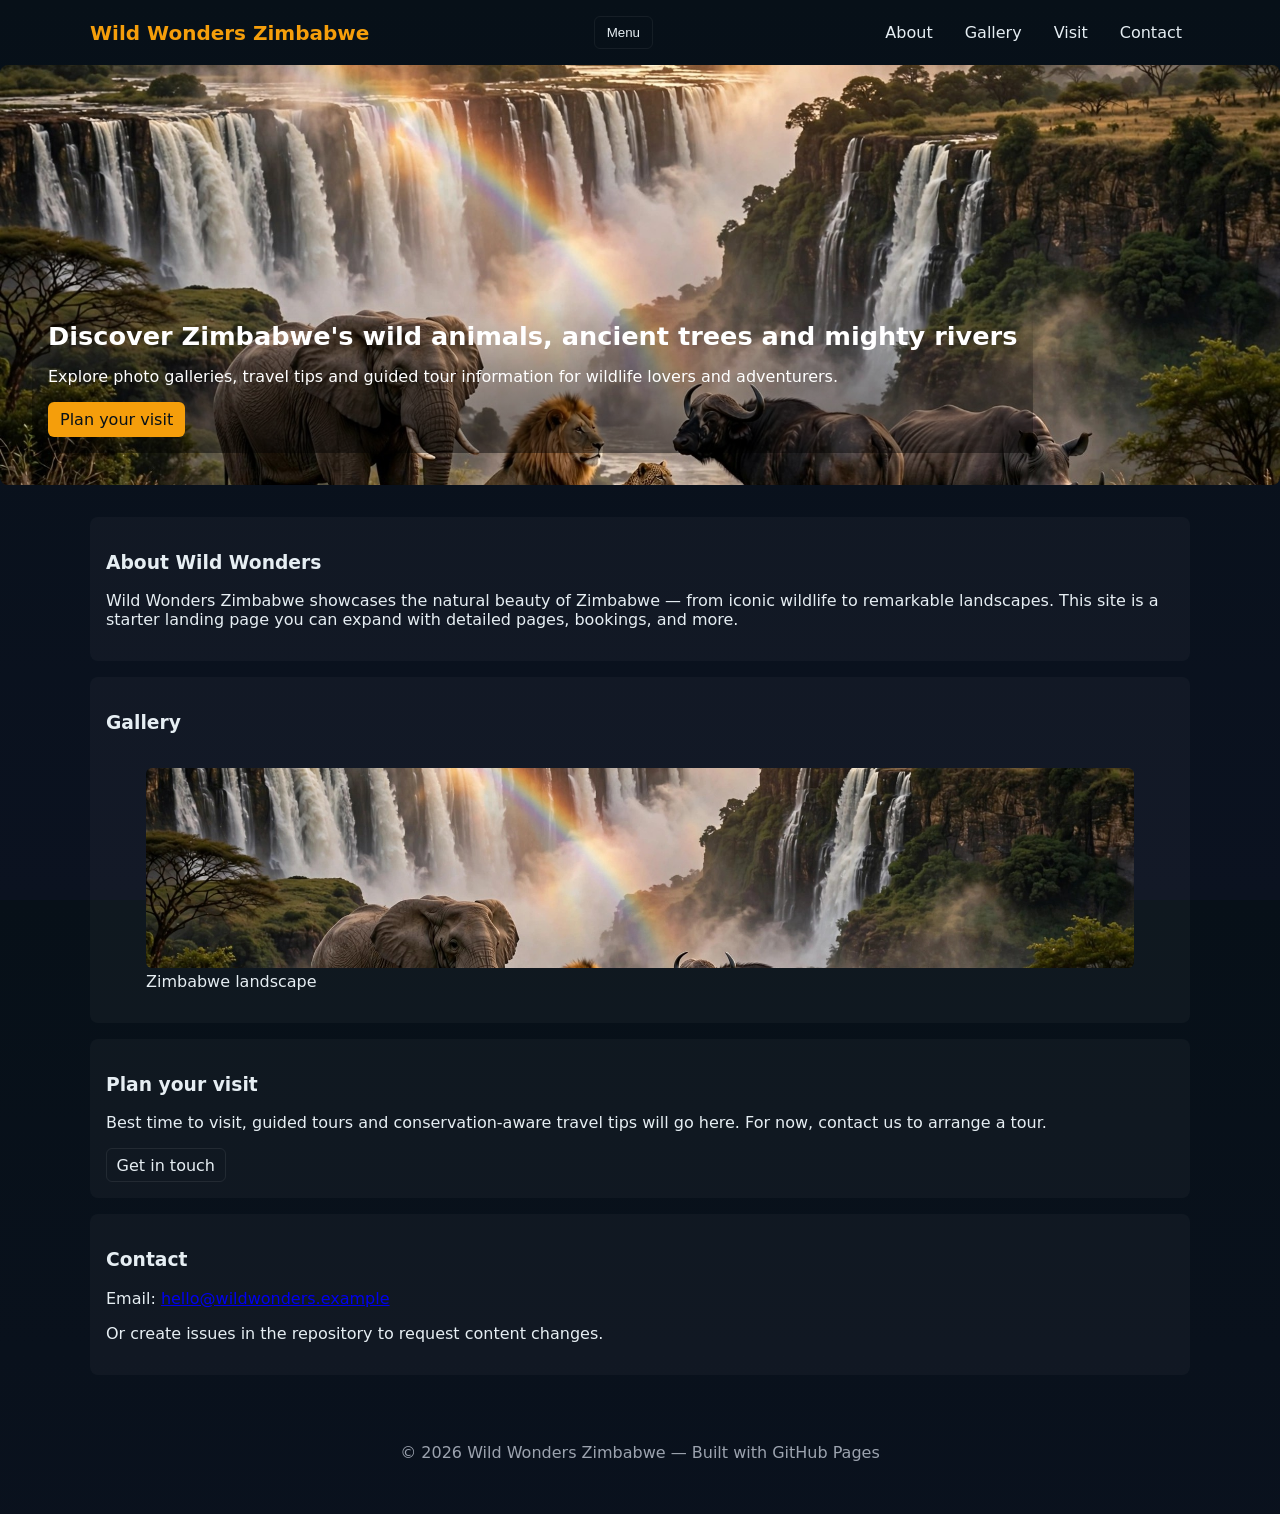
==== index.html @ 3f511810 "Add basic site (index, styles, 404, robots, README)" ====
<!doctype html>
<html lang="en">
<head>
  <meta charset="utf-8" />
  <meta name="viewport" content="width=device-width,initial-scale=1" />
  <title>Wild Wonders — Zimbabwe</title>
  <meta name="description" content="Discover Zimbabwe's wild animals, ancient trees, mighty rivers and dams. Guided tours, photos and travel information." />
  <link rel="canonical" href="https://emmanuelratoxie.github.io/wildwonders-zimbabwe/" />

  <!-- Open Graph -->
  <meta property="og:title" content="Wild Wonders — Zimbabwe" />
  <meta property="og:description" content="Discover Zimbabwe's wild animals, ancient trees, mighty rivers and dams." />
  <meta property="og:url" content="https://emmanuelratoxie.github.io/wildwonders-zimbabwe/" />
  <meta property="og:type" content="website" />
  <meta property="og:image" content="/IMG-20261017-WA3449.jpg" />

  <link rel="stylesheet" href="/styles.css" />
</head>
<body>
  <a class="skip-link" href="#main">Skip to content</a>
  <header class="site-header">
    <div class="container header-inner">
      <h1 class="site-title">Wild Wonders Zimbabwe</h1>
      <button id="nav-toggle" aria-expanded="false" aria-controls="primary-nav">Menu</button>
      <nav id="primary-nav" class="primary-nav" aria-label="Primary navigation">
        <ul>
          <li><a href="#about">About</a></li>
          <li><a href="#gallery">Gallery</a></li>
          <li><a href="#visit">Visit</a></li>
          <li><a href="#contact">Contact</a></li>
        </ul>
      </nav>
    </div>
  </header>

  <main id="main">
    <section class="hero">
      <img src="/IMG-20261017-WA3449.jpg" alt="Scenic landscape of Zimbabwe" loading="eager" />
      <div class="hero-content container">
        <h2>Discover Zimbabwe's wild animals, ancient trees and mighty rivers</h2>
        <p>Explore photo galleries, travel tips and guided tour information for wildlife lovers and adventurers.</p>
        <a class="cta" href="#visit">Plan your visit</a>
      </div>
    </section>

    <section id="about" class="container about">
      <h3>About Wild Wonders</h3>
      <p>Wild Wonders Zimbabwe showcases the natural beauty of Zimbabwe — from iconic wildlife to remarkable landscapes. This site is a starter landing page you can expand with detailed pages, bookings, and more.</p>
    </section>

    <section id="gallery" class="container gallery">
      <h3>Gallery</h3>
      <div class="grid">
        <figure>
          <img src="/IMG-20261017-WA3449.jpg" alt="Wildlife scene" loading="lazy" />
          <figcaption>Zimbabwe landscape</figcaption>
        </figure>
      </div>
    </section>

    <section id="visit" class="container visit">
      <h3>Plan your visit</h3>
      <p>Best time to visit, guided tours and conservation-aware travel tips will go here. For now, contact us to arrange a tour.</p>
      <a class="secondary-cta" href="#contact">Get in touch</a>
    </section>

    <section id="contact" class="container contact">
      <h3>Contact</h3>
      <p>Email: <a href="mailto:hello@wildwonders.example">hello@wildwonders.example</a></p>
      <p>Or create issues in the repository to request content changes.</p>
    </section>
  </main>

  <footer class="site-footer">
    <div class="container">
      <p>&copy; <span id="year"></span> Wild Wonders Zimbabwe — Built with GitHub Pages</p>
    </div>
  </footer>

  <script>
    // set year
    document.getElementById('year').textContent = new Date().getFullYear();

    // mobile nav toggle
    (function(){
      var btn = document.getElementById('nav-toggle');
      var nav = document.getElementById('primary-nav');
      btn.addEventListener('click', function(){
        var expanded = this.getAttribute('aria-expanded') === 'true';
        this.setAttribute('aria-expanded', !expanded);
        nav.classList.toggle('open');
      });
    })();
  </script>
</body>
</html>
---- styles.css ----
/* Basic styles for Wild Wonders Zimbabwe landing page */
:root{
  --bg:#0b0f12;
  --card:#0f1720;
  --accent:#f59e0b;
  --muted:#9ca3af;
  --max-width:1100px;
}
*{box-sizing:border-box}
html,body{height:100%}
body{margin:0;font-family:system-ui,-apple-system,Segoe UI,Roboto,"Helvetica Neue",Arial;color:#e6eef3;background:linear-gradient(180deg,#071018 0%,#0b1220 100%)}
.container{max-width:var(--max-width);margin:0 auto;padding:1rem}
.skip-link{position:absolute;left:-9999px;top:auto;width:1px;height:1px;overflow:hidden}
.header-inner{display:flex;align-items:center;justify-content:space-between;padding:1rem 0}
.site-title{font-size:1.25rem;margin:0;color:var(--accent)}
#nav-toggle{background:transparent;border:1px solid rgba(255,255,255,0.06);color:inherit;padding:.5rem .75rem;border-radius:6px}
.primary-nav ul{list-style:none;margin:0;padding:0;display:flex;gap:1rem}
.primary-nav a{color:inherit;text-decoration:none;padding:.25rem .5rem}
.primary-nav.open{display:block}

.hero{position:relative;display:flex;align-items:center;color:#fff;margin-bottom:2rem}
.hero img{width:100%;height:320px;object-fit:cover;border-radius:8px}
.hero-content{position:absolute;left:1rem;bottom:1rem;background:linear-gradient(180deg,rgba(0,0,0,0.0),rgba(0,0,0,0.45));padding:1rem;border-radius:6px;max-width:90%}
.hero h2{margin:.25rem 0;font-size:1.6rem}
.cta{display:inline-block;background:var(--accent);color:#071018;padding:.5rem .75rem;border-radius:6px;text-decoration:none}
.secondary-cta{display:inline-block;border:1px solid rgba(255,255,255,0.08);color:inherit;padding:.4rem .6rem;border-radius:6px;text-decoration:none}

.about, .gallery, .visit, .contact{background:rgba(255,255,255,0.03);padding:1rem;border-radius:8px;margin-bottom:1rem}
.grid{display:grid;grid-template-columns:repeat(auto-fit,minmax(220px,1fr));gap:1rem}
.grid img{width:100%;height:200px;object-fit:cover;border-radius:6px}
.site-footer{padding:1.25rem 0;text-align:center;color:var(--muted)}

@media(min-width:720px){
  .hero img{height:420px}
  .hero-content{left:2rem;bottom:2rem}
}

@media(max-width:720px){
  .primary-nav ul{flex-direction:column;background:transparent;position:absolute;right:1rem;top:64px;padding:0.5rem;border-radius:6px;display:none}
  .primary-nav.open ul{display:flex}
}
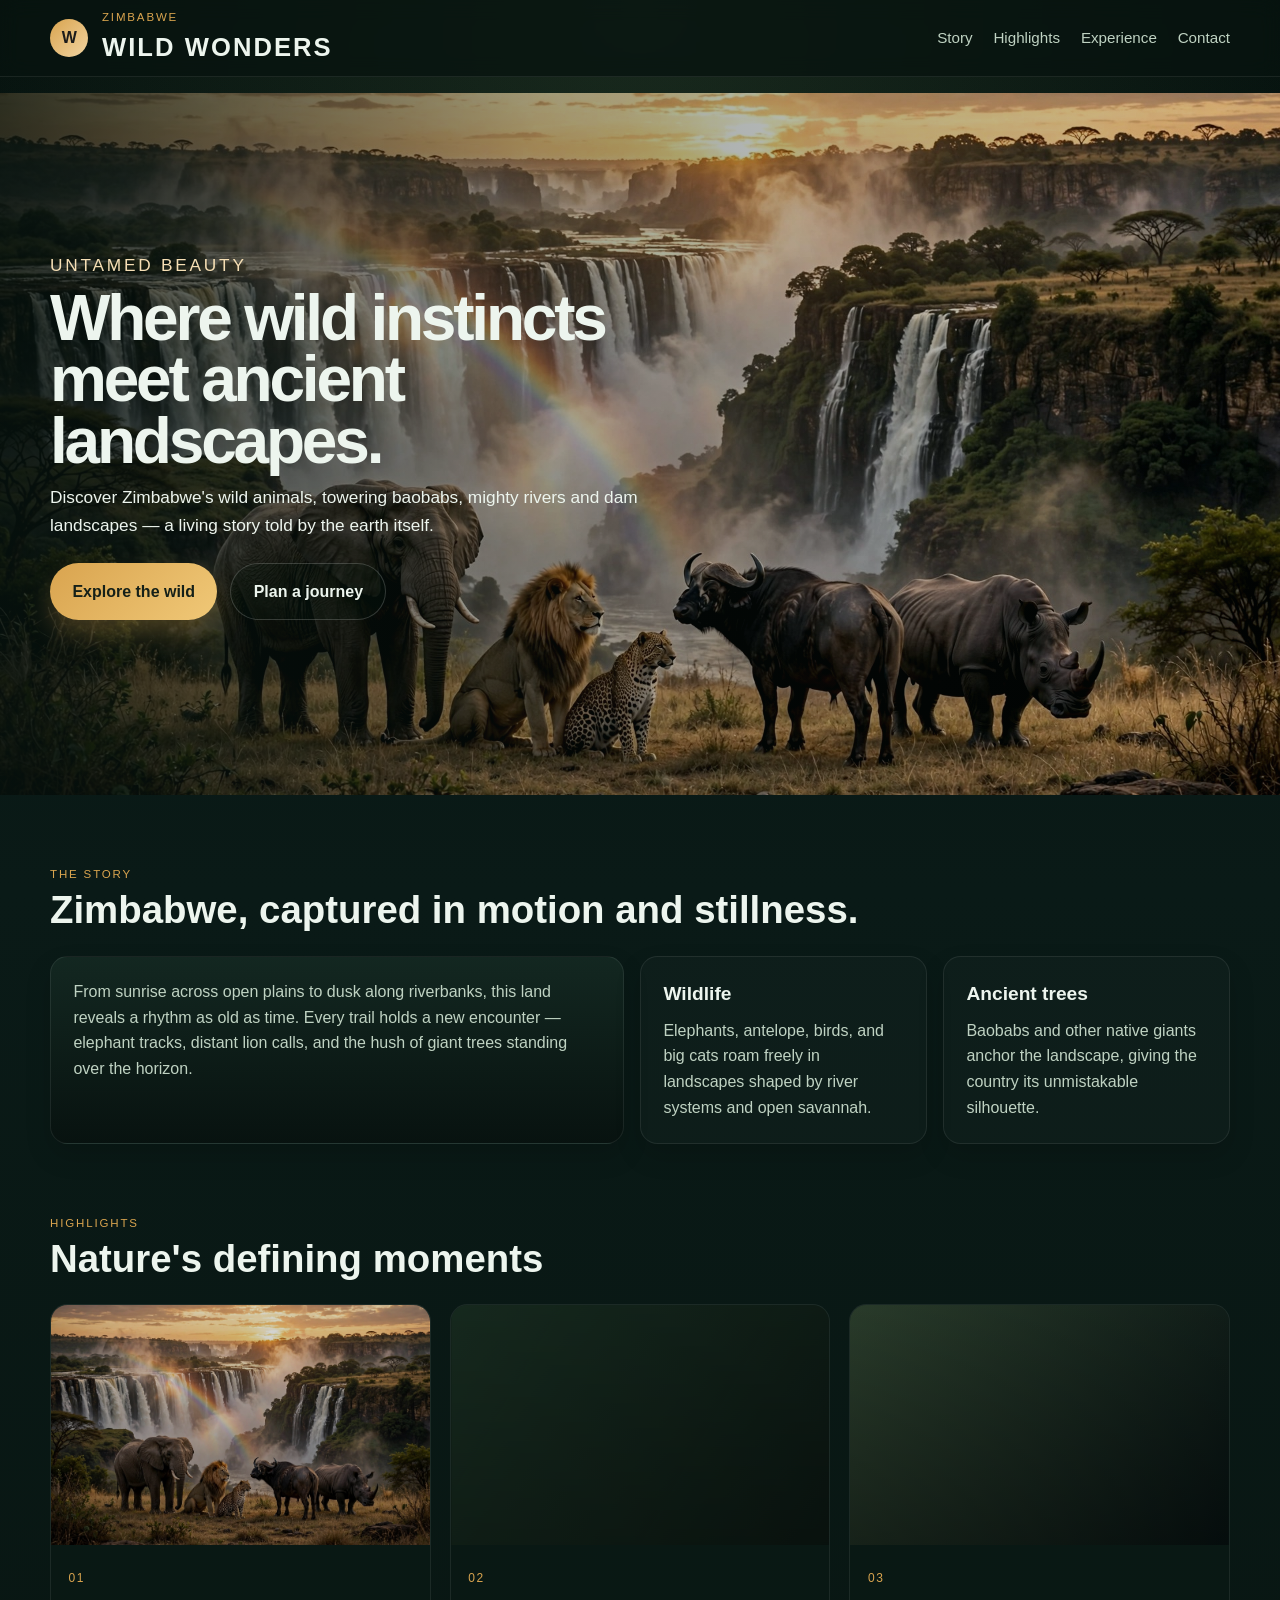
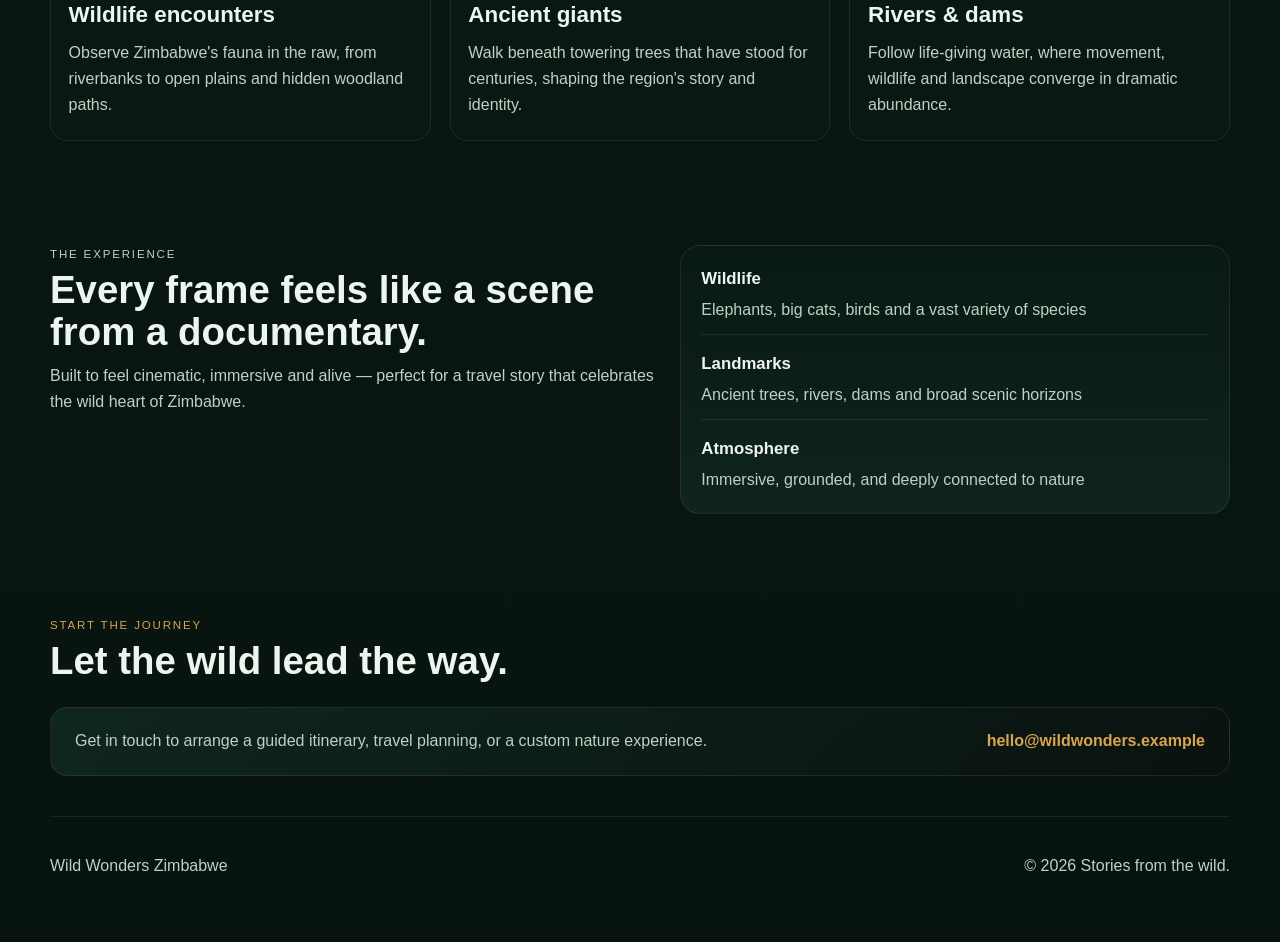
==== commit 20ee33de: "Apply a cinematic nature-documentary visual style to the Wild Wonders site" ====
--- a/index.html
+++ b/index.html
@@ -4,29 +4,35 @@
   <meta charset="utf-8" />
   <meta name="viewport" content="width=device-width,initial-scale=1" />
   <title>Wild Wonders — Zimbabwe</title>
-  <meta name="description" content="Discover Zimbabwe's wild animals, ancient trees, mighty rivers and dams. Guided tours, photos and travel information." />
+  <meta name="description" content="A cinematic guide to Zimbabwe's wildlife, ancient trees, rivers and untamed landscapes." />
+  <meta property="og:title" content="Wild Wonders — Zimbabwe" />
+  <meta property="og:description" content="Zimbabwe through the lens of wild encounters, ancient giants and river journeys." />
+  <meta property="og:type" content="website" />
+  <meta property="og:url" content="https://emmanuelratoxie.github.io/wildwonders-zimbabwe/" />
+  <meta property="og:image" content="/IMG-20261017-WA3449.jpg" />
   <link rel="canonical" href="https://emmanuelratoxie.github.io/wildwonders-zimbabwe/" />
-
-  <!-- Open Graph -->
-  <meta property="og:title" content="Wild Wonders — Zimbabwe" />
-  <meta property="og:description" content="Discover Zimbabwe's wild animals, ancient trees, mighty rivers and dams." />
-  <meta property="og:url" content="https://emmanuelratoxie.github.io/wildwonders-zimbabwe/" />
-  <meta property="og:type" content="website" />
-  <meta property="og:image" content="/IMG-20261017-WA3449.jpg" />
-
   <link rel="stylesheet" href="/styles.css" />
 </head>
 <body>
   <a class="skip-link" href="#main">Skip to content</a>
+
   <header class="site-header">
     <div class="container header-inner">
-      <h1 class="site-title">Wild Wonders Zimbabwe</h1>
-      <button id="nav-toggle" aria-expanded="false" aria-controls="primary-nav">Menu</button>
+      <div class="brand-block">
+        <span class="brand-mark">W</span>
+        <div>
+          <p class="eyebrow">Zimbabwe</p>
+          <h1 class="site-title">Wild Wonders</h1>
+        </div>
+      </div>
+
+      <button id="nav-toggle" class="nav-toggle" aria-expanded="false" aria-controls="primary-nav">Menu</button>
+
       <nav id="primary-nav" class="primary-nav" aria-label="Primary navigation">
         <ul>
-          <li><a href="#about">About</a></li>
-          <li><a href="#gallery">Gallery</a></li>
-          <li><a href="#visit">Visit</a></li>
+          <li><a href="#story">Story</a></li>
+          <li><a href="#highlights">Highlights</a></li>
+          <li><a href="#experience">Experience</a></li>
           <li><a href="#contact">Contact</a></li>
         </ul>
       </nav>
@@ -35,62 +41,132 @@
 
   <main id="main">
     <section class="hero">
-      <img src="/IMG-20261017-WA3449.jpg" alt="Scenic landscape of Zimbabwe" loading="eager" />
-      <div class="hero-content container">
-        <h2>Discover Zimbabwe's wild animals, ancient trees and mighty rivers</h2>
-        <p>Explore photo galleries, travel tips and guided tour information for wildlife lovers and adventurers.</p>
-        <a class="cta" href="#visit">Plan your visit</a>
+      <div class="hero-image-wrap">
+        <img src="/IMG-20261017-WA3449.jpg" alt="Zimbabwe landscape with scenic wilderness" />
+      </div>
+      <div class="container hero-content-wrap">
+        <div class="hero-content">
+          <p class="eyebrow light">Untamed beauty</p>
+          <h2>Where wild instincts meet ancient landscapes.</h2>
+          <p>Discover Zimbabwe's wild animals, towering baobabs, mighty rivers and dam landscapes — a living story told by the earth itself.</p>
+          <div class="hero-actions">
+            <a class="cta primary" href="#highlights">Explore the wild</a>
+            <a class="cta secondary" href="#contact">Plan a journey</a>
+          </div>
+        </div>
       </div>
     </section>
 
-    <section id="about" class="container about">
-      <h3>About Wild Wonders</h3>
-      <p>Wild Wonders Zimbabwe showcases the natural beauty of Zimbabwe — from iconic wildlife to remarkable landscapes. This site is a starter landing page you can expand with detailed pages, bookings, and more.</p>
-    </section>
-
-    <section id="gallery" class="container gallery">
-      <h3>Gallery</h3>
-      <div class="grid">
-        <figure>
-          <img src="/IMG-20261017-WA3449.jpg" alt="Wildlife scene" loading="lazy" />
-          <figcaption>Zimbabwe landscape</figcaption>
-        </figure>
+    <section id="story" class="container story-section">
+      <div class="section-heading">
+        <p class="eyebrow">The story</p>
+        <h3>Zimbabwe, captured in motion and stillness.</h3>
+      </div>
+      <div class="story-grid">
+        <div class="story-card large">
+          <p>From sunrise across open plains to dusk along riverbanks, this land reveals a rhythm as old as time. Every trail holds a new encounter — elephant tracks, distant lion calls, and the hush of giant trees standing over the horizon.</p>
+        </div>
+        <div class="story-card">
+          <h4>Wildlife</h4>
+          <p>Elephants, antelope, birds, and big cats roam freely in landscapes shaped by river systems and open savannah.</p>
+        </div>
+        <div class="story-card">
+          <h4>Ancient trees</h4>
+          <p>Baobabs and other native giants anchor the landscape, giving the country its unmistakable silhouette.</p>
+        </div>
       </div>
     </section>
 
-    <section id="visit" class="container visit">
-      <h3>Plan your visit</h3>
-      <p>Best time to visit, guided tours and conservation-aware travel tips will go here. For now, contact us to arrange a tour.</p>
-      <a class="secondary-cta" href="#contact">Get in touch</a>
+    <section id="highlights" class="container highlights-section">
+      <div class="section-heading">
+        <p class="eyebrow">Highlights</p>
+        <h3>Nature's defining moments</h3>
+      </div>
+
+      <div class="highlight-grid">
+        <article class="highlight-card">
+          <div class="highlight-image image-one"></div>
+          <div class="highlight-copy">
+            <span>01</span>
+            <h4>Wildlife encounters</h4>
+            <p>Observe Zimbabwe's fauna in the raw, from riverbanks to open plains and hidden woodland paths.</p>
+          </div>
+        </article>
+
+        <article class="highlight-card">
+          <div class="highlight-image image-two"></div>
+          <div class="highlight-copy">
+            <span>02</span>
+            <h4>Ancient giants</h4>
+            <p>Walk beneath towering trees that have stood for centuries, shaping the region's story and identity.</p>
+          </div>
+        </article>
+
+        <article class="highlight-card">
+          <div class="highlight-image image-three"></div>
+          <div class="highlight-copy">
+            <span>03</span>
+            <h4>Rivers & dams</h4>
+            <p>Follow life-giving water, where movement, wildlife and landscape converge in dramatic abundance.</p>
+          </div>
+        </article>
+      </div>
     </section>
 
-    <section id="contact" class="container contact">
-      <h3>Contact</h3>
-      <p>Email: <a href="mailto:hello@wildwonders.example">hello@wildwonders.example</a></p>
-      <p>Or create issues in the repository to request content changes.</p>
+    <section id="experience" class="experience-section">
+      <div class="container experience-inner">
+        <div class="experience-copy">
+          <p class="eyebrow">The experience</p>
+          <h3>Every frame feels like a scene from a documentary.</h3>
+          <p>Built to feel cinematic, immersive and alive — perfect for a travel story that celebrates the wild heart of Zimbabwe.</p>
+        </div>
+
+        <div class="facts-panel">
+          <div>
+            <strong>Wildlife</strong>
+            <span>Elephants, big cats, birds and a vast variety of species</span>
+          </div>
+          <div>
+            <strong>Landmarks</strong>
+            <span>Ancient trees, rivers, dams and broad scenic horizons</span>
+          </div>
+          <div>
+            <strong>Atmosphere</strong>
+            <span>Immersive, grounded, and deeply connected to nature</span>
+          </div>
+        </div>
+      </div>
+    </section>
+
+    <section id="contact" class="container contact-section">
+      <div class="section-heading">
+        <p class="eyebrow">Start the journey</p>
+        <h3>Let the wild lead the way.</h3>
+      </div>
+      <div class="contact-box">
+        <p>Get in touch to arrange a guided itinerary, travel planning, or a custom nature experience.</p>
+        <a href="mailto:hello@wildwonders.example">hello@wildwonders.example</a>
+      </div>
     </section>
   </main>
 
   <footer class="site-footer">
-    <div class="container">
-      <p>&copy; <span id="year"></span> Wild Wonders Zimbabwe — Built with GitHub Pages</p>
+    <div class="container footer-inner">
+      <p>Wild Wonders Zimbabwe</p>
+      <p>&copy; <span id="year"></span> Stories from the wild.</p>
     </div>
   </footer>
 
   <script>
-    // set year
     document.getElementById('year').textContent = new Date().getFullYear();
 
-    // mobile nav toggle
-    (function(){
-      var btn = document.getElementById('nav-toggle');
-      var nav = document.getElementById('primary-nav');
-      btn.addEventListener('click', function(){
-        var expanded = this.getAttribute('aria-expanded') === 'true';
-        this.setAttribute('aria-expanded', !expanded);
-        nav.classList.toggle('open');
-      });
-    })();
+    const toggle = document.getElementById('nav-toggle');
+    const nav = document.getElementById('primary-nav');
+    toggle.addEventListener('click', () => {
+      const expanded = toggle.getAttribute('aria-expanded') === 'true';
+      toggle.setAttribute('aria-expanded', String(!expanded));
+      nav.classList.toggle('open');
+    });
   </script>
 </body>
 </html>
--- a/styles.css
+++ b/styles.css
@@ -1,41 +1,454 @@
-/* Basic styles for Wild Wonders Zimbabwe landing page */
-:root{
-  --bg:#0b0f12;
-  --card:#0f1720;
-  --accent:#f59e0b;
-  --muted:#9ca3af;
-  --max-width:1100px;
-}
-*{box-sizing:border-box}
-html,body{height:100%}
-body{margin:0;font-family:system-ui,-apple-system,Segoe UI,Roboto,"Helvetica Neue",Arial;color:#e6eef3;background:linear-gradient(180deg,#071018 0%,#0b1220 100%)}
-.container{max-width:var(--max-width);margin:0 auto;padding:1rem}
-.skip-link{position:absolute;left:-9999px;top:auto;width:1px;height:1px;overflow:hidden}
-.header-inner{display:flex;align-items:center;justify-content:space-between;padding:1rem 0}
-.site-title{font-size:1.25rem;margin:0;color:var(--accent)}
-#nav-toggle{background:transparent;border:1px solid rgba(255,255,255,0.06);color:inherit;padding:.5rem .75rem;border-radius:6px}
-.primary-nav ul{list-style:none;margin:0;padding:0;display:flex;gap:1rem}
-.primary-nav a{color:inherit;text-decoration:none;padding:.25rem .5rem}
-.primary-nav.open{display:block}
-
-.hero{position:relative;display:flex;align-items:center;color:#fff;margin-bottom:2rem}
-.hero img{width:100%;height:320px;object-fit:cover;border-radius:8px}
-.hero-content{position:absolute;left:1rem;bottom:1rem;background:linear-gradient(180deg,rgba(0,0,0,0.0),rgba(0,0,0,0.45));padding:1rem;border-radius:6px;max-width:90%}
-.hero h2{margin:.25rem 0;font-size:1.6rem}
-.cta{display:inline-block;background:var(--accent);color:#071018;padding:.5rem .75rem;border-radius:6px;text-decoration:none}
-.secondary-cta{display:inline-block;border:1px solid rgba(255,255,255,0.08);color:inherit;padding:.4rem .6rem;border-radius:6px;text-decoration:none}
-
-.about, .gallery, .visit, .contact{background:rgba(255,255,255,0.03);padding:1rem;border-radius:8px;margin-bottom:1rem}
-.grid{display:grid;grid-template-columns:repeat(auto-fit,minmax(220px,1fr));gap:1rem}
-.grid img{width:100%;height:200px;object-fit:cover;border-radius:6px}
-.site-footer{padding:1.25rem 0;text-align:center;color:var(--muted)}
-
-@media(min-width:720px){
-  .hero img{height:420px}
-  .hero-content{left:2rem;bottom:2rem}
-}
-
-@media(max-width:720px){
-  .primary-nav ul{flex-direction:column;background:transparent;position:absolute;right:1rem;top:64px;padding:0.5rem;border-radius:6px;display:none}
-  .primary-nav.open ul{display:flex}
-}
+:root {
+  --bg: #07130f;
+  --bg-2: #0d2019;
+  --panel: rgba(13, 23, 20, 0.7);
+  --panel-strong: #122921;
+  --sand: #d5c2a5;
+  --gold: #d9a44f;
+  --olive: #7fa76b;
+  --sage: #a7c4a5;
+  --text: #edf5ee;
+  --muted: #bfd2c2;
+  --shadow: rgba(0, 0, 0, 0.35);
+  --max-width: 1180px;
+}
+
+* { box-sizing: border-box; }
+html { scroll-behavior: smooth; }
+body {
+  margin: 0;
+  font-family: "Segoe UI", Tahoma, Geneva, Verdana, sans-serif;
+  color: var(--text);
+  background:
+    radial-gradient(circle at top, rgba(127, 167, 107, 0.15), transparent 25%),
+    linear-gradient(180deg, var(--bg) 0%, #0a1a17 35%, #07130f 100%);
+  line-height: 1.6;
+}
+img {
+  max-width: 100%;
+  display: block;
+}
+a { color: inherit; }
+
+.container {
+  width: min(var(--max-width), calc(100% - 2rem));
+  margin: 0 auto;
+}
+
+.skip-link {
+  position: absolute;
+  left: -9999px;
+  top: auto;
+}
+.skip-link:focus {
+  left: 1rem;
+  top: 1rem;
+  background: #fff;
+  color: #000;
+  padding: .75rem 1rem;
+  z-index: 99;
+}
+
+.site-header {
+  position: sticky;
+  top: 0;
+  z-index: 10;
+  backdrop-filter: blur(10px);
+  background: rgba(7, 19, 15, 0.75);
+  border-bottom: 1px solid rgba(255, 255, 255, 0.08);
+}
+
+.header-inner {
+  display: flex;
+  align-items: center;
+  justify-content: space-between;
+  gap: 1rem;
+  min-height: 76px;
+}
+
+.brand-block {
+  display: flex;
+  align-items: center;
+  gap: .85rem;
+}
+
+.brand-mark {
+  width: 2.4rem;
+  height: 2.4rem;
+  border-radius: 50%;
+  display: grid;
+  place-items: center;
+  background: linear-gradient(135deg, var(--gold), #f1d4a1);
+  color: #1b1b1b;
+  font-weight: 800;
+}
+
+.site-title {
+  margin: 0;
+  font-size: clamp(1.15rem, 2vw, 1.6rem);
+  letter-spacing: .08em;
+  text-transform: uppercase;
+  color: var(--text);
+}
+
+.eyebrow {
+  margin: 0;
+  text-transform: uppercase;
+  letter-spacing: .16em;
+  font-size: .72rem;
+  color: var(--gold);
+}
+
+.eyebrow.light {
+  color: #f6dfb5;
+}
+
+.primary-nav ul {
+  list-style: none;
+  display: flex;
+  gap: 1.3rem;
+  margin: 0;
+  padding: 0;
+}
+
+.primary-nav a {
+  text-decoration: none;
+  color: var(--muted);
+  font-size: .95rem;
+  transition: color .2s ease;
+}
+
+.primary-nav a:hover,
+.primary-nav a:focus-visible { color: var(--text); }
+
+.nav-toggle {
+  display: none;
+  background: transparent;
+  color: var(--text);
+  border: 1px solid rgba(255,255,255,0.12);
+  padding: .5rem .8rem;
+  border-radius: 999px;
+}
+
+.hero {
+  position: relative;
+  padding-top: 1rem;
+  overflow: hidden;
+}
+
+.hero-image-wrap {
+  height: min(78vh, 720px);
+  position: relative;
+}
+
+.hero-image-wrap::after {
+  content: "";
+  position: absolute;
+  inset: 0;
+  background: linear-gradient(90deg, rgba(7, 19, 15, 0.82) 0%, rgba(7, 19, 15, 0.38) 42%, rgba(7, 19, 15, 0.16) 100%);
+}
+
+.hero-image-wrap img {
+  width: 100%;
+  height: 100%;
+  object-fit: cover;
+  filter: saturate(0.9) contrast(1.08);
+}
+
+.hero-content-wrap {
+  position: absolute;
+  inset: 0;
+  display: flex;
+  align-items: center;
+}
+
+.hero-content {
+  max-width: 650px;
+  padding: 2rem 0;
+}
+
+.hero-content h2 {
+  margin: .5rem 0 0.75rem;
+  font-size: clamp(2.4rem, 5vw, 5rem);
+  line-height: .96;
+  letter-spacing: -0.05em;
+  font-weight: 800;
+}
+
+.hero-content p {
+  margin: 0;
+  max-width: 42rem;
+  color: #edf5ee;
+  font-size: 1.08rem;
+}
+
+.hero-actions {
+  margin-top: 1.5rem;
+  display: flex;
+  flex-wrap: wrap;
+  gap: .8rem;
+}
+
+.cta {
+  display: inline-flex;
+  align-items: center;
+  justify-content: center;
+  padding: .9rem 1.4rem;
+  border-radius: 999px;
+  text-decoration: none;
+  font-weight: 700;
+  transition: transform .2s ease, box-shadow .2s ease;
+}
+
+.cta:hover,
+.cta:focus-visible {
+  transform: translateY(-1px);
+}
+
+.cta.primary {
+  background: linear-gradient(135deg, var(--gold), #f0c877);
+  color: #152018;
+  box-shadow: 0 14px 28px rgba(217, 164, 79, 0.3);
+}
+
+.cta.secondary {
+  border: 1px solid rgba(255,255,255,0.18);
+  background: rgba(10, 30, 21, 0.18);
+  color: var(--text);
+}
+
+.section-heading {
+  margin-bottom: 1.5rem;
+}
+
+.section-heading h3 {
+  margin: .35rem 0 0;
+  font-size: clamp(2rem, 3vw, 3rem);
+  line-height: 1.1;
+}
+
+.story-section,
+.highlights-section,
+.contact-section {
+  padding: 4.4rem 0 0;
+}
+
+.story-grid {
+  display: grid;
+  grid-template-columns: 2fr 1fr 1fr;
+  gap: 1rem;
+}
+
+.story-card {
+  background: rgba(255,255,255,0.02);
+  border: 1px solid rgba(255,255,255,0.08);
+  border-radius: 1.1rem;
+  padding: 1.4rem;
+  box-shadow: 0 12px 26px rgba(0,0,0,0.15);
+}
+
+.story-card.large {
+  background: linear-gradient(180deg, rgba(20, 41, 34, 0.9), rgba(8, 18, 15, 0.9));
+}
+
+.story-card h4 {
+  margin-top: 0;
+  margin-bottom: .5rem;
+  font-size: 1.2rem;
+}
+
+.story-card p {
+  margin: 0;
+  color: var(--muted);
+}
+
+.highlight-grid {
+  display: grid;
+  grid-template-columns: repeat(3, minmax(0, 1fr));
+  gap: 1.2rem;
+}
+
+.highlight-card {
+  background: rgba(11, 25, 21, 0.8);
+  border: 1px solid rgba(255,255,255,0.08);
+  border-radius: 1.1rem;
+  overflow: hidden;
+}
+
+.highlight-image {
+  height: 240px;
+  background-size: cover;
+  background-position: center;
+}
+
+.image-one {
+  background-image: linear-gradient(rgba(0,0,0,.15), rgba(0,0,0,.35)), url('/IMG-20261017-WA3449.jpg');
+}
+
+.image-two {
+  background-image: linear-gradient(rgba(0,0,0,.2), rgba(0,0,0,.35)), linear-gradient(120deg, rgba(45, 77, 54, 0.5), rgba(20, 30, 22, 0.4)), url('https://images.unsplash.com/photo-1516426122078-c23e76319801?auto=format&fit=crop&w=1000&q=80');
+}
+
+.image-three {
+  background-image: linear-gradient(rgba(0,0,0,.15), rgba(0,0,0,.4)), linear-gradient(120deg, rgba(122, 153, 104, 0.35), rgba(8, 18, 21, 0.5)), url('https://images.unsplash.com/photo-1500530855697-b586d89ba3ee?auto=format&fit=crop&w=1000&q=80');
+}
+
+.highlight-copy {
+  padding: 1.2rem 1.1rem 1.4rem;
+}
+
+.highlight-copy span {
+  display: inline-block;
+  color: var(--gold);
+  font-size: .75rem;
+  letter-spacing: .12em;
+  margin-bottom: .5rem;
+}
+
+.highlight-copy h4 {
+  margin: 0 0 .5rem;
+  font-size: 1.4rem;
+}
+
+.highlight-copy p {
+  margin: 0;
+  color: var(--muted);
+}
+
+.experience-section {
+  padding-top: 4.5rem;
+}
+
+.experience-inner {
+  display: grid;
+  grid-template-columns: 1.1fr 1fr;
+  gap: 1.5rem;
+  padding: 2rem 0;
+}
+
+.experience-copy h3 {
+  margin: .4rem 0 .7rem;
+  font-size: clamp(2rem, 3vw, 3rem);
+  line-height: 1.08;
+}
+
+.experience-copy p {
+  color: var(--muted);
+  margin: 0;
+}
+
+.facts-panel {
+  background: linear-gradient(180deg, rgba(10, 25, 20, 0.9), rgba(18, 37, 32, 0.9));
+  border: 1px solid rgba(255,255,255,0.08);
+  border-radius: 1.25rem;
+  padding: 1.3rem;
+  display: grid;
+  gap: 1rem;
+}
+
+.facts-panel div {
+  display: grid;
+  gap: .25rem;
+  padding-bottom: .7rem;
+  border-bottom: 1px solid rgba(255,255,255,0.08);
+}
+
+.facts-panel div:last-child {
+  border-bottom: none;
+  padding-bottom: 0;
+}
+
+.facts-panel strong {
+  font-size: 1.05rem;
+}
+
+.facts-panel span {
+  color: var(--muted);
+}
+
+.contact-box {
+  display: flex;
+  justify-content: space-between;
+  align-items: center;
+  gap: 1rem;
+  padding: 1.3rem 1.5rem;
+  background: linear-gradient(135deg, rgba(17, 40, 34, 0.9), rgba(11, 18, 15, 0.9));
+  border-radius: 1.1rem;
+  border: 1px solid rgba(255,255,255,0.08);
+}
+
+.contact-box p { margin: 0; color: var(--muted); }
+.contact-box a {
+  text-decoration: none;
+  color: var(--gold);
+  font-weight: 700;
+}
+
+.site-footer {
+  padding: 2.5rem 0 3rem;
+}
+
+.footer-inner {
+  display: flex;
+  justify-content: space-between;
+  gap: 1rem;
+  color: var(--muted);
+  border-top: 1px solid rgba(255,255,255,0.08);
+  padding-top: 1.25rem;
+}
+
+@media (max-width: 860px) {
+  .story-grid,
+  .highlight-grid,
+  .experience-inner {
+    grid-template-columns: 1fr;
+  }
+
+  .contact-box,
+  .footer-inner {
+    flex-direction: column;
+    align-items: flex-start;
+  }
+}
+
+@media (max-width: 700px) {
+  .nav-toggle {
+    display: inline-block;
+  }
+
+  .primary-nav {
+    position: absolute;
+    right: 1rem;
+    top: 5rem;
+    display: none;
+    background: rgba(8, 18, 15, 0.95);
+    border: 1px solid rgba(255,255,255,0.08);
+    border-radius: 1rem;
+    padding: .8rem 1rem;
+    box-shadow: 0 14px 30px rgba(0,0,0,0.25);
+  }
+
+  .primary-nav.open {
+    display: block;
+  }
+
+  .primary-nav ul {
+    flex-direction: column;
+    gap: .45rem;
+  }
+
+  .hero-content h2 {
+    font-size: 2.6rem;
+  }
+
+  .hero-content p {
+    font-size: 1rem;
+  }
+
+  .story-section,
+  .highlights-section,
+  .contact-section,
+  .experience-section {
+    padding-top: 3rem;
+  }
+}
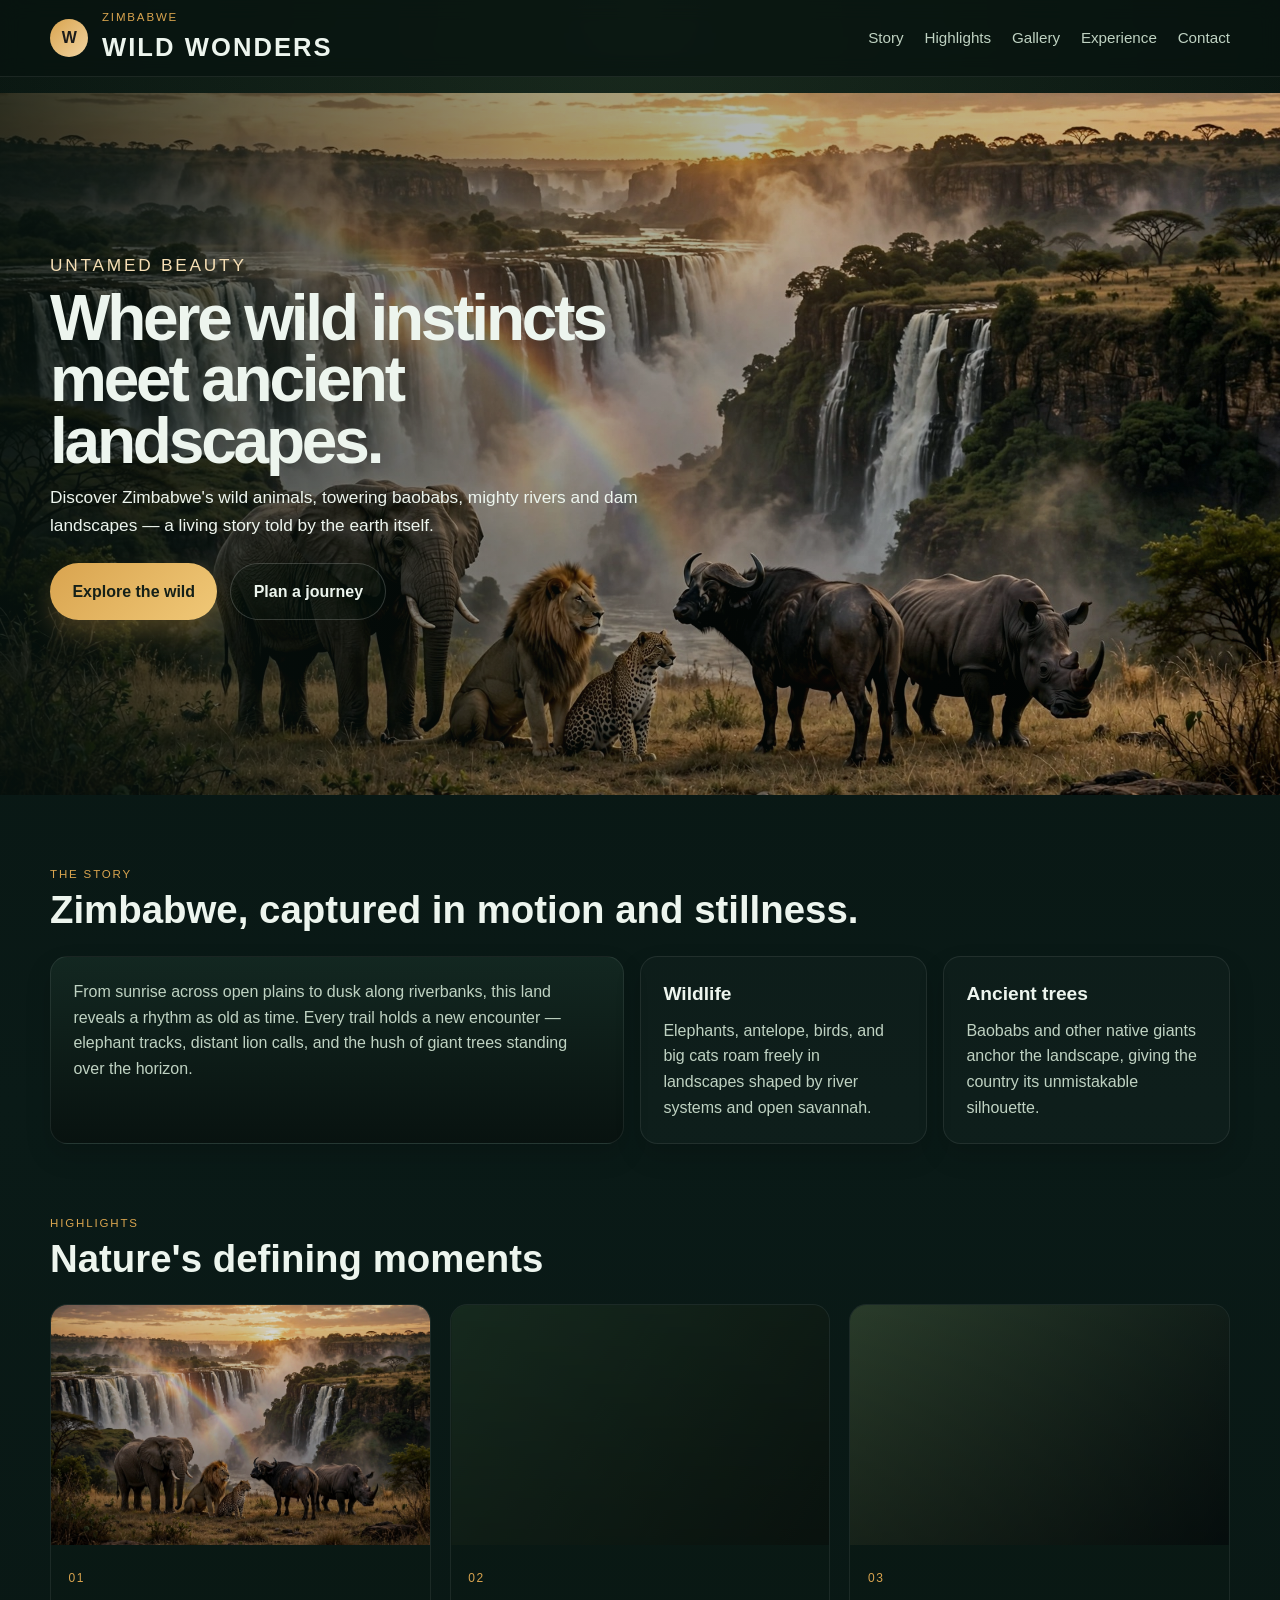
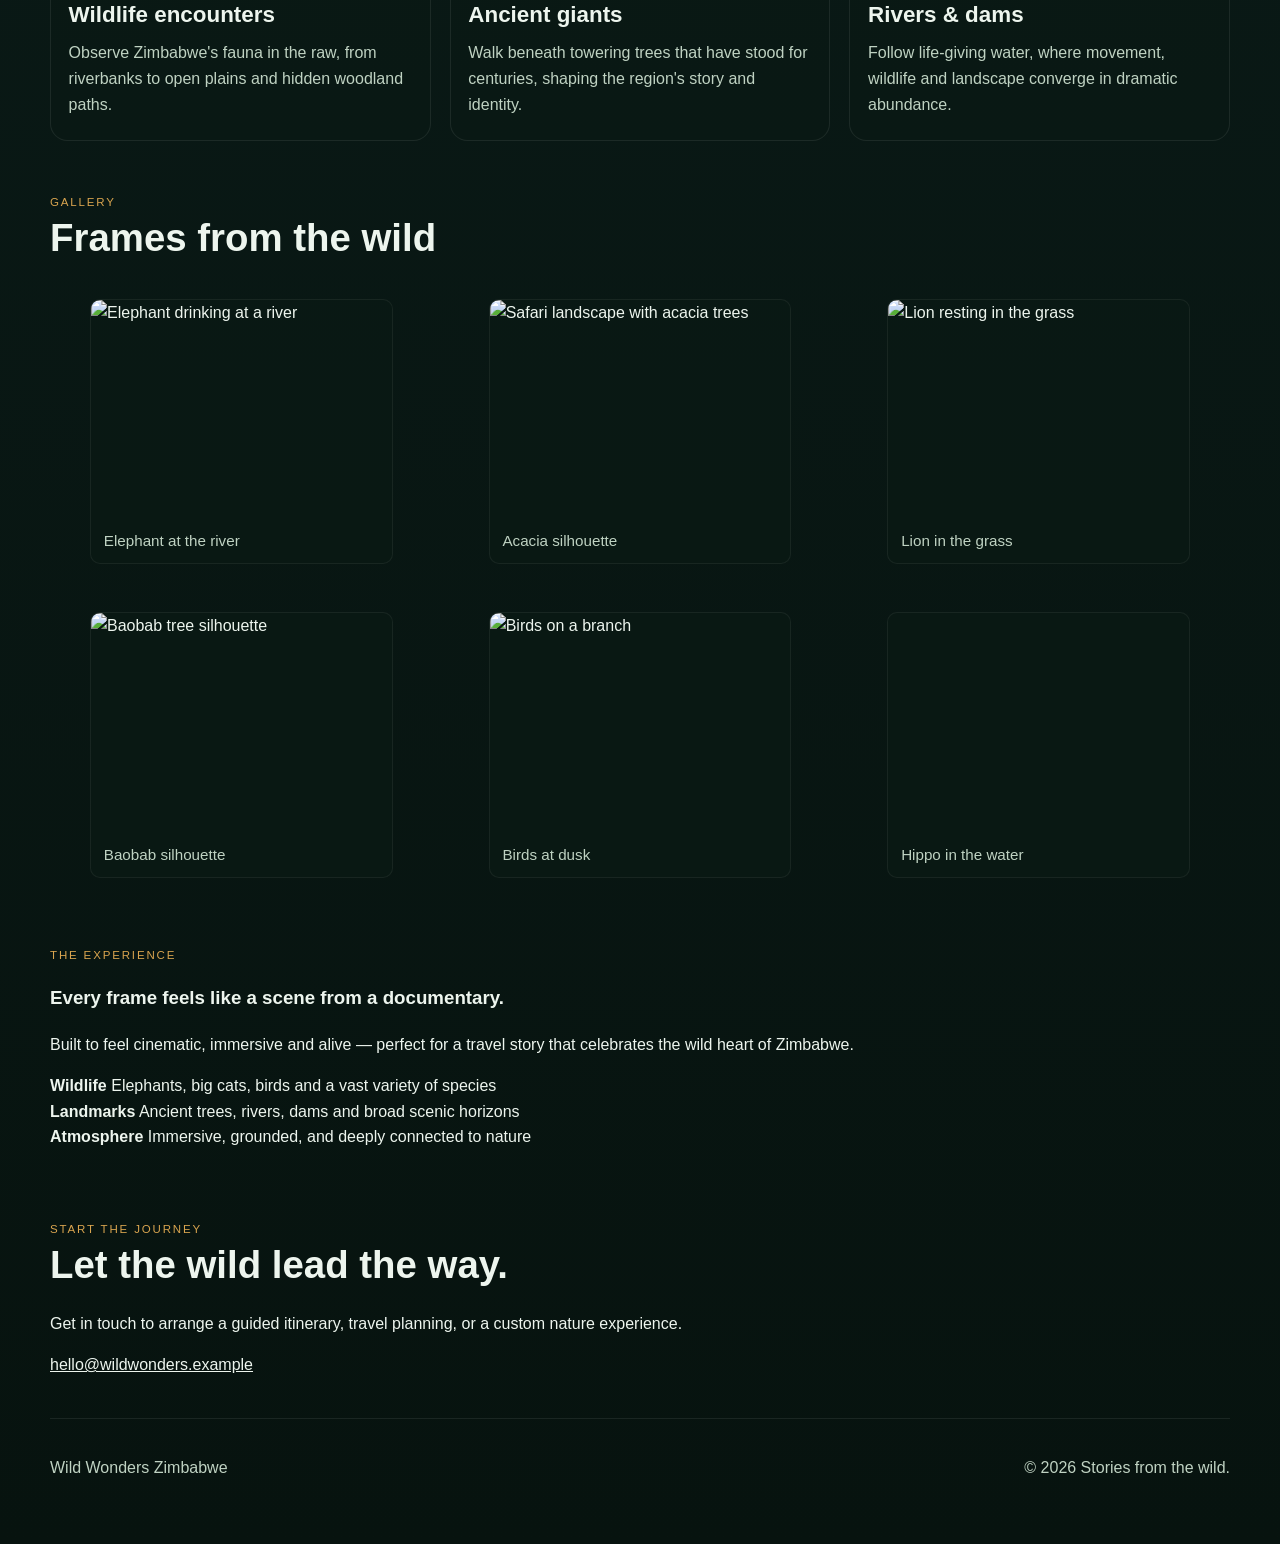
==== commit d06296f6: "Add gallery with lazy-loading thumbnails and accessible JS lightbox (prev/next/keyboard)." ====
--- a/index.html
+++ b/index.html
@@ -32,6 +32,7 @@
         <ul>
           <li><a href="#story">Story</a></li>
           <li><a href="#highlights">Highlights</a></li>
+          <li><a href="#gallery">Gallery</a></li>
           <li><a href="#experience">Experience</a></li>
           <li><a href="#contact">Contact</a></li>
         </ul>
@@ -113,6 +114,77 @@
       </div>
     </section>
 
+    <!-- Gallery with lazy-loading thumbnails and lightbox support -->
+    <section id="gallery" class="container gallery-section">
+      <div class="section-heading">
+        <p class="eyebrow">Gallery</p>
+        <h3>Frames from the wild</h3>
+      </div>
+
+      <div class="gallery-grid" id="gallery-grid">
+        <!-- Each figure uses a small/medium Unsplash image for thumbnails and a larger image for lightbox -->
+        <figure class="gallery-item">
+          <img src="https://images.unsplash.com/photo-1516426122078-c23e76319801?auto=format&fit=crop&w=800&q=60"
+               srcset="https://images.unsplash.com/photo-1516426122078-c23e76319801?auto=format&fit=crop&w=400&q=60 400w, https://images.unsplash.com/photo-1516426122078-c23e76319801?auto=format&fit=crop&w=800&q=60 800w, https://images.unsplash.com/photo-1516426122078-c23e76319801?auto=format&fit=crop&w=1200&q=60 1200w"
+               sizes="(max-width: 700px) 100vw, 33vw"
+               loading="lazy"
+               alt="Elephant drinking at a river" data-full="https://images.unsplash.com/photo-1516426122078-c23e76319801?auto=format&fit=crop&w=2000&q=80"
+               tabindex="0">
+          <figcaption>Elephant at the river</figcaption>
+        </figure>
+
+        <figure class="gallery-item">
+          <img src="https://images.unsplash.com/photo-1500530855697-b586d89ba3ee?auto=format&fit=crop&w=800&q=60"
+               srcset="https://images.unsplash.com/photo-1500530855697-b586d89ba3ee?auto=format&fit=crop&w=400&q=60 400w, https://images.unsplash.com/photo-1500530855697-b586d89ba3ee?auto=format&fit=crop&w=800&q=60 800w, https://images.unsplash.com/photo-1500530855697-b586d89ba3ee?auto=format&fit=crop&w=1200&q=60 1200w"
+               sizes="(max-width: 700px) 100vw, 33vw"
+               loading="lazy"
+               alt="Safari landscape with acacia trees" data-full="https://images.unsplash.com/photo-1500530855697-b586d89ba3ee?auto=format&fit=crop&w=2000&q=80"
+               tabindex="0">
+          <figcaption>Acacia silhouette</figcaption>
+        </figure>
+
+        <figure class="gallery-item">
+          <img src="https://images.unsplash.com/photo-1526336024174-e58f5cdd8e13?auto=format&fit=crop&w=800&q=60"
+               srcset="https://images.unsplash.com/photo-1526336024174-e58f5cdd8e13?auto=format&fit=crop&w=400&q=60 400w, https://images.unsplash.com/photo-1526336024174-e58f5cdd8e13?auto=format&fit=crop&w=800&q=60 800w, https://images.unsplash.com/photo-1526336024174-e58f5cdd8e13?auto=format&fit=crop&w=1200&q=60 1200w"
+               sizes="(max-width: 700px) 100vw, 33vw"
+               loading="lazy"
+               alt="Lion resting in the grass" data-full="https://images.unsplash.com/photo-1526336024174-e58f5cdd8e13?auto=format&fit=crop&w=2000&q=80"
+               tabindex="0">
+          <figcaption>Lion in the grass</figcaption>
+        </figure>
+
+        <figure class="gallery-item">
+          <img src="https://images.unsplash.com/photo-1501785888041-af3ef285b470?auto=format&fit=crop&w=800&q=60"
+               srcset="https://images.unsplash.com/photo-1501785888041-af3ef285b470?auto=format&fit=crop&w=400&q=60 400w, https://images.unsplash.com/photo-1501785888041-af3ef285b470?auto=format&fit=crop&w=800&q=60 800w, https://images.unsplash.com/photo-1501785888041-af3ef285b470?auto=format&fit=crop&w=1200&q=60 1200w"
+               sizes="(max-width: 700px) 100vw, 33vw"
+               loading="lazy"
+               alt="Baobab tree silhouette" data-full="https://images.unsplash.com/photo-1501785888041-af3ef285b470?auto=format&fit=crop&w=2000&q=80"
+               tabindex="0">
+          <figcaption>Baobab silhouette</figcaption>
+        </figure>
+
+        <figure class="gallery-item">
+          <img src="https://images.unsplash.com/photo-1500534314209-a25ddb2bd429?auto=format&fit=crop&w=800&q=60"
+               srcset="https://images.unsplash.com/photo-1500534314209-a25ddb2bd429?auto=format&fit=crop&w=400&q=60 400w, https://images.unsplash.com/photo-1500534314209-a25ddb2bd429?auto=format&fit=crop&w=800&q=60 800w, https://images.unsplash.com/photo-1500534314209-a25ddb2bd429?auto=format&fit=crop&w=1200&q=60 1200w"
+               sizes="(max-width: 700px) 100vw, 33vw"
+               loading="lazy"
+               alt="Birds on a branch" data-full="https://images.unsplash.com/photo-1500534314209-a25ddb2bd429?auto=format&fit=crop&w=2000&q=80"
+               tabindex="0">
+          <figcaption>Birds at dusk</figcaption>
+        </figure>
+
+        <figure class="gallery-item">
+          <img src="https://images.unsplash.com/photo-1472214103451-9374bd1c798e?auto=format&fit=crop&w=800&q=60"
+               srcset="https://images.unsplash.com/photo-1472214103451-9374bd1c798e?auto=format&fit=crop&w=400&q=60 400w, https://images.unsplash.com/photo-1472214103451-9374bd1c798e?auto=format&fit=crop&w=800&q=60 800w, https://images.unsplash.com/photo-1472214103451-9374bd1c798e?auto=format&fit=crop&w=1200&q=60 1200w"
+               sizes="(max-width: 700px) 100vw, 33vw"
+               loading="lazy"
+               alt="Hippo emerging from the water" data-full="https://images.unsplash.com/photo-1472214103451-9374bd1c798e?auto=format&fit=crop&w=2000&q=80"
+               tabindex="0">
+          <figcaption>Hippo in the water</figcaption>
+        </figure>
+      </div>
+    </section>
+
     <section id="experience" class="experience-section">
       <div class="container experience-inner">
         <div class="experience-copy">
@@ -150,6 +222,18 @@
     </section>
   </main>
 
+  <!-- Lightbox overlay -->
+  <div id="lightbox" class="lightbox" aria-hidden="true" role="dialog" aria-label="Image viewer">
+    <button class="lb-close" aria-label="Close (Esc)">×</button>
+    <button class="lb-prev" aria-label="Previous image">‹</button>
+    <div class="lb-stage">
+      <img id="lb-image" src="" alt="" />
+      <div id="lb-spinner" class="lb-spinner" aria-hidden="true"></div>
+      <p id="lb-caption" class="lb-caption"></p>
+    </div>
+    <button class="lb-next" aria-label="Next image">›</button>
+  </div>
+
   <footer class="site-footer">
     <div class="container footer-inner">
       <p>Wild Wonders Zimbabwe</p>
@@ -160,6 +244,7 @@
   <script>
     document.getElementById('year').textContent = new Date().getFullYear();
 
+    // Mobile nav toggle
     const toggle = document.getElementById('nav-toggle');
     const nav = document.getElementById('primary-nav');
     toggle.addEventListener('click', () => {
@@ -167,6 +252,97 @@
       toggle.setAttribute('aria-expanded', String(!expanded));
       nav.classList.toggle('open');
     });
+
+    // Lightbox functionality
+    (function(){
+      const gallery = Array.from(document.querySelectorAll('.gallery-item img'));
+      const lightbox = document.getElementById('lightbox');
+      const lbImage = document.getElementById('lb-image');
+      const lbCaption = document.getElementById('lb-caption');
+      const lbSpinner = document.getElementById('lb-spinner');
+      const btnClose = lightbox.querySelector('.lb-close');
+      const btnPrev = lightbox.querySelector('.lb-prev');
+      const btnNext = lightbox.querySelector('.lb-next');
+      let current = 0;
+
+      function open(index){
+        current = index;
+        show(current);
+        lightbox.classList.add('open');
+        lightbox.setAttribute('aria-hidden','false');
+        document.body.style.overflow = 'hidden';
+        btnClose.focus();
+      }
+
+      function close(){
+        lightbox.classList.remove('open');
+        lightbox.setAttribute('aria-hidden','true');
+        lbImage.src = '';
+        document.body.style.overflow = '';
+      }
+
+      function show(index){
+        const img = gallery[index];
+        const full = img.dataset.full || img.src;
+        const alt = img.alt || '';
+        const caption = img.nextElementSibling ? img.nextElementSibling.textContent : '';
+        lbCaption.textContent = caption || alt;
+        lbImage.src = '';
+        lbSpinner.style.display = 'block';
+
+        const pre = new Image();
+        pre.onload = function(){
+          lbImage.src = pre.src;
+          lbImage.alt = alt;
+          lbSpinner.style.display = 'none';
+        };
+        pre.onerror = function(){
+          lbSpinner.style.display = 'none';
+          lbCaption.textContent = 'Image failed to load.';
+        };
+        pre.src = full;
+      }
+
+      function prev(){ current = (current - 1 + gallery.length) % gallery.length; show(current); }
+      function next(){ current = (current + 1) % gallery.length; show(current); }
+
+      gallery.forEach((img, i) => {
+        img.addEventListener('click', () => open(i));
+        img.addEventListener('keydown', (e)=>{ if(e.key === 'Enter' || e.key === ' ') { e.preventDefault(); open(i); } });
+      });
+
+      btnClose.addEventListener('click', close);
+      btnPrev.addEventListener('click', prev);
+      btnNext.addEventListener('click', next);
+
+      // keyboard navigation
+      document.addEventListener('keydown', (e)=>{
+        if(!lightbox.classList.contains('open')) return;
+        if(e.key === 'Escape') close();
+        if(e.key === 'ArrowLeft') prev();
+        if(e.key === 'ArrowRight') next();
+      });
+
+      // click outside to close
+      lightbox.addEventListener('click', (e)=>{
+        if(e.target === lightbox) close();
+      });
+
+      // lazy load enhancement: use IntersectionObserver to set src from data-src if present
+      if('IntersectionObserver' in window){
+        const io = new IntersectionObserver((entries, observer)=>{
+          entries.forEach(entry=>{
+            if(entry.isIntersecting){
+              const img = entry.target;
+              // if data-src exists (placeholder pattern), swap in. We used direct src, so this is a noop for now.
+              if(img.dataset.src){ img.src = img.dataset.src; }
+              observer.unobserve(img);
+            }
+          });
+        }, {rootMargin: '200px 0px'});
+        document.querySelectorAll('.gallery-item img').forEach(img=> io.observe(img));
+      }
+    })();
   </script>
 </body>
 </html>
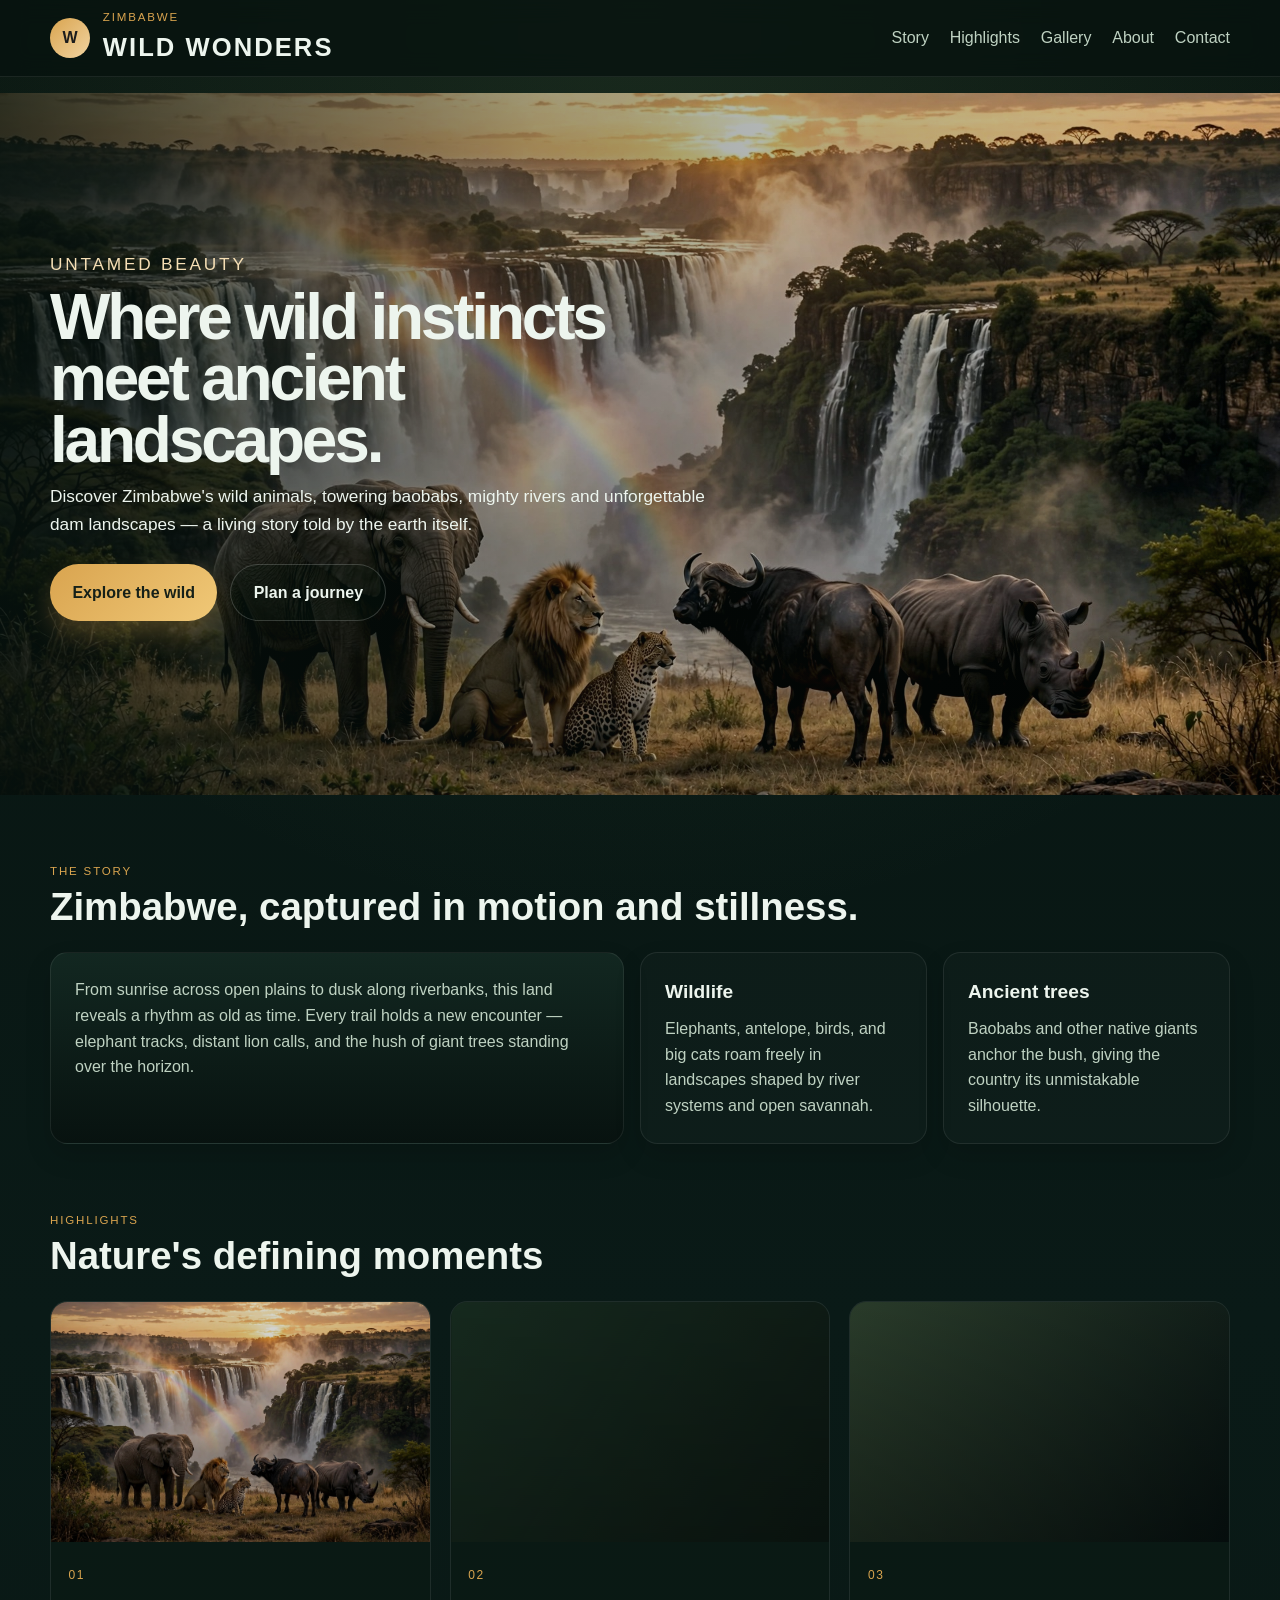
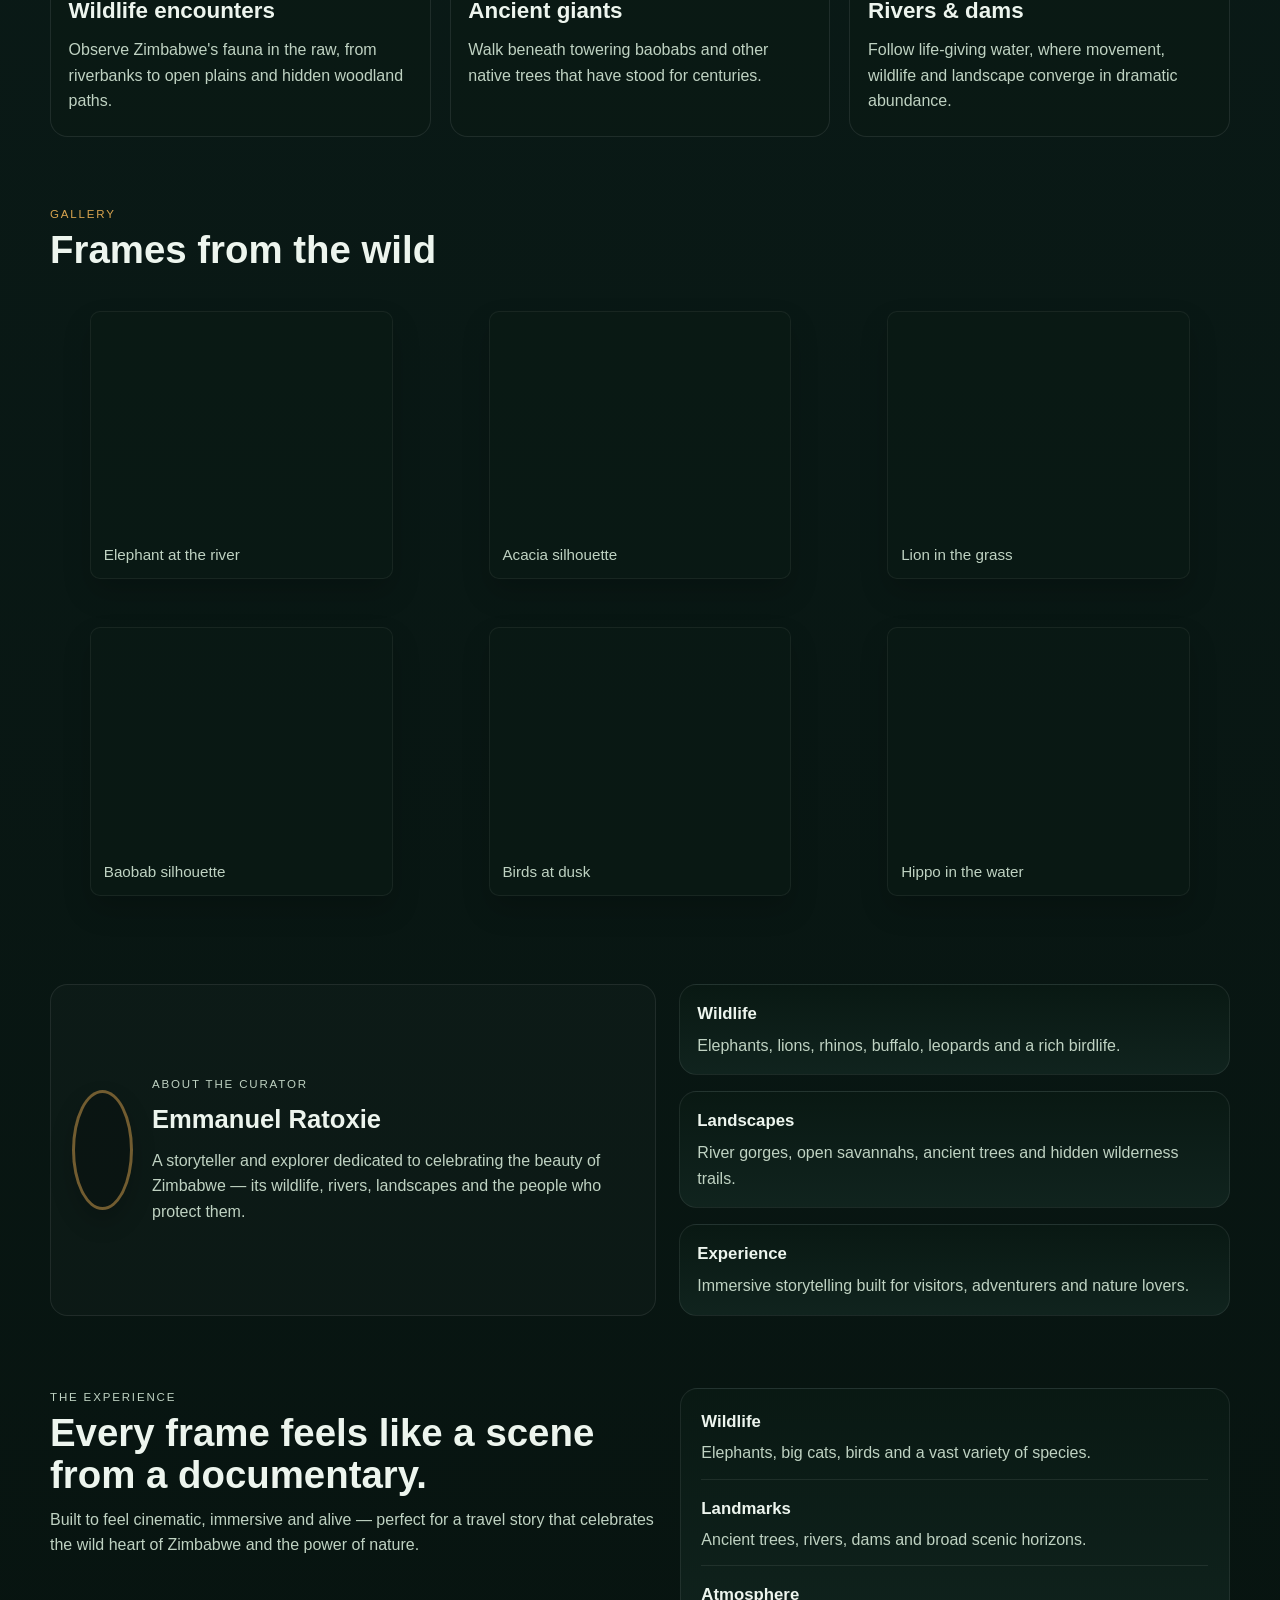
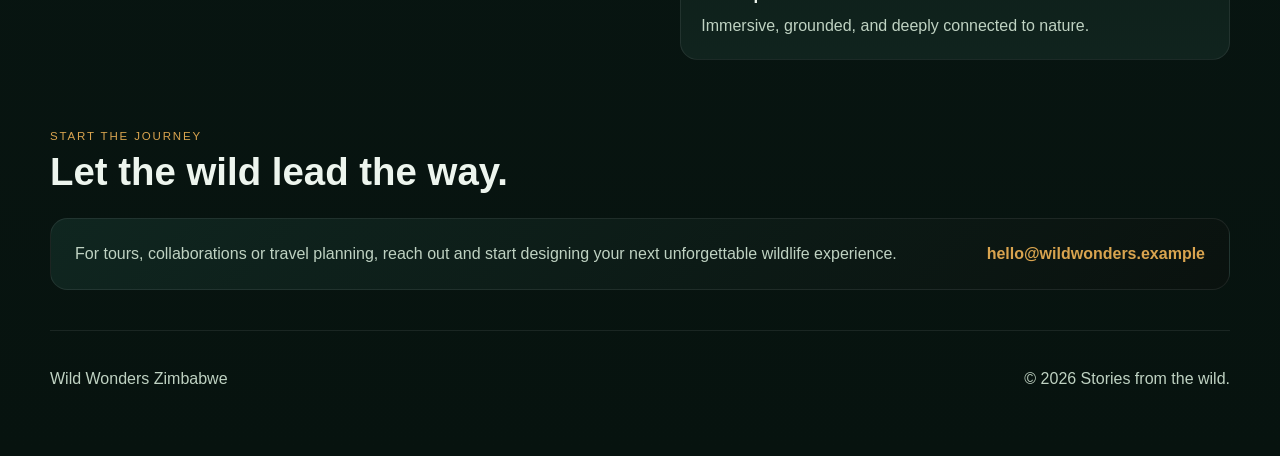
==== commit 14b16b43: "Final production polish: stronger branding, profile block, metadata, favicon, sitemap, and refined l" ====
--- a/index.html
+++ b/index.html
@@ -1,348 +1,420 @@
 <!doctype html>
 <html lang="en">
-<head>
-  <meta charset="utf-8" />
-  <meta name="viewport" content="width=device-width,initial-scale=1" />
-  <title>Wild Wonders — Zimbabwe</title>
-  <meta name="description" content="A cinematic guide to Zimbabwe's wildlife, ancient trees, rivers and untamed landscapes." />
-  <meta property="og:title" content="Wild Wonders — Zimbabwe" />
-  <meta property="og:description" content="Zimbabwe through the lens of wild encounters, ancient giants and river journeys." />
-  <meta property="og:type" content="website" />
-  <meta property="og:url" content="https://emmanuelratoxie.github.io/wildwonders-zimbabwe/" />
-  <meta property="og:image" content="/IMG-20261017-WA3449.jpg" />
-  <link rel="canonical" href="https://emmanuelratoxie.github.io/wildwonders-zimbabwe/" />
-  <link rel="stylesheet" href="/styles.css" />
-</head>
-<body>
-  <a class="skip-link" href="#main">Skip to content</a>
-
-  <header class="site-header">
-    <div class="container header-inner">
-      <div class="brand-block">
-        <span class="brand-mark">W</span>
-        <div>
-          <p class="eyebrow">Zimbabwe</p>
-          <h1 class="site-title">Wild Wonders</h1>
-        </div>
+  <head>
+    <meta charset="utf-8" />
+    <meta name="viewport" content="width=device-width, initial-scale=1" />
+    <title>Wild Wonders Zimbabwe | Safari, Rivers & Wildlife</title>
+    <meta
+      name="description"
+      content="Wild Wonders Zimbabwe showcases the beauty of Zimbabwe's wildlife, ancient trees, mighty rivers, and unforgettable safari experiences."
+    />
+    <meta
+      name="keywords"
+      content="Zimbabwe wildlife, safari, rivers, nature, travel, elephants, lions, conservation, baobab, tourism"
+    />
+    <meta property="og:title" content="Wild Wonders Zimbabwe" />
+    <meta
+      property="og:description"
+      content="Explore the wild beauty of Zimbabwe through wildlife, rivers, ancient trees, and unforgettable adventures."
+    />
+    <meta property="og:type" content="website" />
+    <meta property="og:url" content="https://emmanuelratoxie.github.io/wildwonders-zimbabwe/" />
+    <meta property="og:image" content="https://emmanuelratoxie.github.io/wildwonders-zimbabwe/IMG-20261017-WA3449.jpg" />
+    <meta name="twitter:card" content="summary_large_image" />
+    <meta name="twitter:title" content="Wild Wonders Zimbabwe" />
+    <meta
+      name="twitter:description"
+      content="Explore the wild beauty of Zimbabwe through wildlife, rivers, ancient trees, and unforgettable adventures."
+    />
+    <link rel="icon" type="image/svg+xml" href="/favicon.svg" />
+    <link rel="canonical" href="https://emmanuelratoxie.github.io/wildwonders-zimbabwe/" />
+    <link rel="stylesheet" href="/styles.css" />
+    <script type="application/ld+json">
+      {
+        "@context": "https://schema.org",
+        "@type": "WebSite",
+        "name": "Wild Wonders Zimbabwe",
+        "url": "https://emmanuelratoxie.github.io/wildwonders-zimbabwe/",
+        "description": "A cinematic guide to Zimbabwe's wildlife, rivers, ancient trees and unforgettable safari adventures.",
+        "potentialAction": {
+          "@type": "SearchAction",
+          "target": "https://emmanuelratoxie.github.io/wildwonders-zimbabwe/?q={search_term_string}",
+          "query-input": "required name=search_term_string"
+        }
+      }
+    </script>
+  </head>
+  <body>
+    <a class="skip-link" href="#main">Skip to content</a>
+
+    <header class="site-header">
+      <div class="container header-inner">
+        <div class="brand-block">
+          <span class="brand-mark">W</span>
+          <div>
+            <p class="eyebrow">Zimbabwe</p>
+            <h1 class="site-title">Wild Wonders</h1>
+          </div>
+        </div>
+
+        <button id="nav-toggle" class="nav-toggle" aria-expanded="false" aria-controls="primary-nav">
+          Menu
+        </button>
+
+        <nav id="primary-nav" class="primary-nav" aria-label="Primary navigation">
+          <ul>
+            <li><a href="#story">Story</a></li>
+            <li><a href="#highlights">Highlights</a></li>
+            <li><a href="#gallery">Gallery</a></li>
+            <li><a href="#about">About</a></li>
+            <li><a href="#contact">Contact</a></li>
+          </ul>
+        </nav>
       </div>
-
-      <button id="nav-toggle" class="nav-toggle" aria-expanded="false" aria-controls="primary-nav">Menu</button>
-
-      <nav id="primary-nav" class="primary-nav" aria-label="Primary navigation">
-        <ul>
-          <li><a href="#story">Story</a></li>
-          <li><a href="#highlights">Highlights</a></li>
-          <li><a href="#gallery">Gallery</a></li>
-          <li><a href="#experience">Experience</a></li>
-          <li><a href="#contact">Contact</a></li>
-        </ul>
-      </nav>
+    </header>
+
+    <main id="main">
+      <section class="hero" aria-label="Wild Wonders hero section">
+        <div class="hero-image-wrap">
+          <img src="/IMG-20261017-WA3449.jpg" alt="Zimbabwe wilderness at sunset with waterfall and wildlife" />
+        </div>
+        <div class="container hero-content-wrap">
+          <div class="hero-content">
+            <p class="eyebrow light">Untamed beauty</p>
+            <h2>Where wild instincts meet ancient landscapes.</h2>
+            <p>
+              Discover Zimbabwe's wild animals, towering baobabs, mighty rivers and unforgettable dam landscapes — a living story told by the earth itself.
+            </p>
+            <div class="hero-actions">
+              <a class="cta primary" href="#highlights">Explore the wild</a>
+              <a class="cta secondary" href="#contact">Plan a journey</a>
+            </div>
+          </div>
+        </div>
+      </section>
+
+      <section id="story" class="container story-section">
+        <div class="section-heading">
+          <p class="eyebrow">The story</p>
+          <h3>Zimbabwe, captured in motion and stillness.</h3>
+        </div>
+        <div class="story-grid">
+          <article class="story-card large">
+            <p>
+              From sunrise across open plains to dusk along riverbanks, this land reveals a rhythm as old as time. Every trail holds a new encounter — elephant tracks, distant lion calls, and the hush of giant trees standing over the horizon.
+            </p>
+          </article>
+          <article class="story-card">
+            <h4>Wildlife</h4>
+            <p>
+              Elephants, antelope, birds, and big cats roam freely in landscapes shaped by river systems and open savannah.
+            </p>
+          </article>
+          <article class="story-card">
+            <h4>Ancient trees</h4>
+            <p>
+              Baobabs and other native giants anchor the bush, giving the country its unmistakable silhouette.
+            </p>
+          </article>
+        </div>
+      </section>
+
+      <section id="highlights" class="container highlights-section">
+        <div class="section-heading">
+          <p class="eyebrow">Highlights</p>
+          <h3>Nature's defining moments</h3>
+        </div>
+
+        <div class="highlight-grid">
+          <article class="highlight-card">
+            <div class="highlight-image image-one" aria-hidden="true"></div>
+            <div class="highlight-copy">
+              <span>01</span>
+              <h4>Wildlife encounters</h4>
+              <p>Observe Zimbabwe's fauna in the raw, from riverbanks to open plains and hidden woodland paths.</p>
+            </div>
+          </article>
+
+          <article class="highlight-card">
+            <div class="highlight-image image-two" aria-hidden="true"></div>
+            <div class="highlight-copy">
+              <span>02</span>
+              <h4>Ancient giants</h4>
+              <p>Walk beneath towering baobabs and other native trees that have stood for centuries.</p>
+            </div>
+          </article>
+
+          <article class="highlight-card">
+            <div class="highlight-image image-three" aria-hidden="true"></div>
+            <div class="highlight-copy">
+              <span>03</span>
+              <h4>Rivers & dams</h4>
+              <p>Follow life-giving water, where movement, wildlife and landscape converge in dramatic abundance.</p>
+            </div>
+          </article>
+        </div>
+      </section>
+
+      <section id="gallery" class="container gallery-section" aria-labelledby="gallery-heading">
+        <div class="section-heading">
+          <p class="eyebrow">Gallery</p>
+          <h3 id="gallery-heading">Frames from the wild</h3>
+        </div>
+
+        <div class="gallery-grid">
+          <figure class="gallery-item">
+            <img src="https://images.unsplash.com/photo-1516426122078-c23e76319801?auto=format&fit=crop&w=800&q=60"
+                 srcset="https://images.unsplash.com/photo-1516426122078-c23e76319801?auto=format&fit=crop&w=400&q=60 400w, https://images.unsplash.com/photo-1516426122078-c23e76319801?auto=format&fit=crop&w=800&q=60 800w, https://images.unsplash.com/photo-1516426122078-c23e76319801?auto=format&fit=crop&w=1200&q=60 1200w"
+                 sizes="(max-width: 700px) 100vw, 33vw"
+                 loading="lazy"
+                 alt="Elephant drinking at a river"
+                 data-full="https://images.unsplash.com/photo-1516426122078-c23e76319801?auto=format&fit=crop&w=2000&q=80"
+                 tabindex="0" />
+            <figcaption>Elephant at the river</figcaption>
+          </figure>
+
+          <figure class="gallery-item">
+            <img src="https://images.unsplash.com/photo-1500530855697-b586d89ba3ee?auto=format&fit=crop&w=800&q=60"
+                 srcset="https://images.unsplash.com/photo-1500530855697-b586d89ba3ee?auto=format&fit=crop&w=400&q=60 400w, https://images.unsplash.com/photo-1500530855697-b586d89ba3ee?auto=format&fit=crop&w=800&q=60 800w, https://images.unsplash.com/photo-1500530855697-b586d89ba3ee?auto=format&fit=crop&w=1200&q=60 1200w"
+                 sizes="(max-width: 700px) 100vw, 33vw"
+                 loading="lazy"
+                 alt="Safari landscape with acacia trees"
+                 data-full="https://images.unsplash.com/photo-1500530855697-b586d89ba3ee?auto=format&fit=crop&w=2000&q=80"
+                 tabindex="0" />
+            <figcaption>Acacia silhouette</figcaption>
+          </figure>
+
+          <figure class="gallery-item">
+            <img src="https://images.unsplash.com/photo-1526336024174-e58f5cdd8e13?auto=format&fit=crop&w=800&q=60"
+                 srcset="https://images.unsplash.com/photo-1526336024174-e58f5cdd8e13?auto=format&fit=crop&w=400&q=60 400w, https://images.unsplash.com/photo-1526336024174-e58f5cdd8e13?auto=format&fit=crop&w=800&q=60 800w, https://images.unsplash.com/photo-1526336024174-e58f5cdd8e13?auto=format&fit=crop&w=1200&q=60 1200w"
+                 sizes="(max-width: 700px) 100vw, 33vw"
+                 loading="lazy"
+                 alt="Lion resting in the grass"
+                 data-full="https://images.unsplash.com/photo-1526336024174-e58f5cdd8e13?auto=format&fit=crop&w=2000&q=80"
+                 tabindex="0" />
+            <figcaption>Lion in the grass</figcaption>
+          </figure>
+
+          <figure class="gallery-item">
+            <img src="https://images.unsplash.com/photo-1501785888041-af3ef285b470?auto=format&fit=crop&w=800&q=60"
+                 srcset="https://images.unsplash.com/photo-1501785888041-af3ef285b470?auto=format&fit=crop&w=400&q=60 400w, https://images.unsplash.com/photo-1501785888041-af3ef285b470?auto=format&fit=crop&w=800&q=60 800w, https://images.unsplash.com/photo-1501785888041-af3ef285b470?auto=format&fit=crop&w=1200&q=60 1200w"
+                 sizes="(max-width: 700px) 100vw, 33vw"
+                 loading="lazy"
+                 alt="Baobab tree silhouette"
+                 data-full="https://images.unsplash.com/photo-1501785888041-af3ef285b470?auto=format&fit=crop&w=2000&q=80"
+                 tabindex="0" />
+            <figcaption>Baobab silhouette</figcaption>
+          </figure>
+
+          <figure class="gallery-item">
+            <img src="https://images.unsplash.com/photo-1500534314209-a25ddb2bd429?auto=format&fit=crop&w=800&q=60"
+                 srcset="https://images.unsplash.com/photo-1500534314209-a25ddb2bd429?auto=format&fit=crop&w=400&q=60 400w, https://images.unsplash.com/photo-1500534314209-a25ddb2bd429?auto=format&fit=crop&w=800&q=60 800w, https://images.unsplash.com/photo-1500534314209-a25ddb2bd429?auto=format&fit=crop&w=1200&q=60 1200w"
+                 sizes="(max-width: 700px) 100vw, 33vw"
+                 loading="lazy"
+                 alt="Birds on a branch"
+                 data-full="https://images.unsplash.com/photo-1500534314209-a25ddb2bd429?auto=format&fit=crop&w=2000&q=80"
+                 tabindex="0" />
+            <figcaption>Birds at dusk</figcaption>
+          </figure>
+
+          <figure class="gallery-item">
+            <img src="https://images.unsplash.com/photo-1472214103451-9374bd1c798e?auto=format&fit=crop&w=800&q=60"
+                 srcset="https://images.unsplash.com/photo-1472214103451-9374bd1c798e?auto=format&fit=crop&w=400&q=60 400w, https://images.unsplash.com/photo-1472214103451-9374bd1c798e?auto=format&fit=crop&w=800&q=60 800w, https://images.unsplash.com/photo-1472214103451-9374bd1c798e?auto=format&fit=crop&w=1200&q=60 1200w"
+                 sizes="(max-width: 700px) 100vw, 33vw"
+                 loading="lazy"
+                 alt="Hippo emerging from the water"
+                 data-full="https://images.unsplash.com/photo-1472214103451-9374bd1c798e?auto=format&fit=crop&w=2000&q=80"
+                 tabindex="0" />
+            <figcaption>Hippo in the water</figcaption>
+          </figure>
+        </div>
+      </section>
+
+      <section id="about" class="about-section">
+        <div class="container about-inner">
+          <div class="about-profile">
+            <div class="profile-image" aria-label="Portrait of the founder"></div>
+            <div class="profile-copy">
+              <p class="eyebrow">About the curator</p>
+              <h3>Emmanuel Ratoxie</h3>
+              <p>
+                A storyteller and explorer dedicated to celebrating the beauty of Zimbabwe — its wildlife, rivers, landscapes and the people who protect them.
+              </p>
+            </div>
+          </div>
+
+          <div class="about-stats" aria-label="Key facts about Zimbabwe wildlife tourism">
+            <div>
+              <strong>Wildlife</strong>
+              <span>Elephants, lions, rhinos, buffalo, leopards and a rich birdlife.</span>
+            </div>
+            <div>
+              <strong>Landscapes</strong>
+              <span>River gorges, open savannahs, ancient trees and hidden wilderness trails.</span>
+            </div>
+            <div>
+              <strong>Experience</strong>
+              <span>Immersive storytelling built for visitors, adventurers and nature lovers.</span>
+            </div>
+          </div>
+        </div>
+      </section>
+
+      <section id="experience" class="experience-section">
+        <div class="container experience-inner">
+          <div class="experience-copy">
+            <p class="eyebrow">The experience</p>
+            <h3>Every frame feels like a scene from a documentary.</h3>
+            <p>
+              Built to feel cinematic, immersive and alive — perfect for a travel story that celebrates the wild heart of Zimbabwe and the power of nature.
+            </p>
+          </div>
+
+          <div class="facts-panel">
+            <div>
+              <strong>Wildlife</strong>
+              <span>Elephants, big cats, birds and a vast variety of species.</span>
+            </div>
+            <div>
+              <strong>Landmarks</strong>
+              <span>Ancient trees, rivers, dams and broad scenic horizons.</span>
+            </div>
+            <div>
+              <strong>Atmosphere</strong>
+              <span>Immersive, grounded, and deeply connected to nature.</span>
+            </div>
+          </div>
+        </div>
+      </section>
+
+      <section id="contact" class="container contact-section" aria-labelledby="contact-heading">
+        <div class="section-heading">
+          <p class="eyebrow">Start the journey</p>
+          <h3 id="contact-heading">Let the wild lead the way.</h3>
+        </div>
+
+        <div class="contact-box">
+          <p>For tours, collaborations or travel planning, reach out and start designing your next unforgettable wildlife experience.</p>
+          <a href="mailto:hello@wildwonders.example">hello@wildwonders.example</a>
+        </div>
+      </section>
+    </main>
+
+    <div id="lightbox" class="lightbox" aria-hidden="true" role="dialog" aria-label="Image viewer">
+      <button class="lb-close" aria-label="Close image viewer">×</button>
+      <button class="lb-prev" aria-label="View previous image">‹</button>
+      <div class="lb-stage">
+        <img id="lb-image" src="" alt="" />
+        <div id="lb-spinner" class="lb-spinner" aria-hidden="true"></div>
+        <p id="lb-caption" class="lb-caption"></p>
+      </div>
+      <button class="lb-next" aria-label="View next image">›</button>
     </div>
-  </header>
-
-  <main id="main">
-    <section class="hero">
-      <div class="hero-image-wrap">
-        <img src="/IMG-20261017-WA3449.jpg" alt="Zimbabwe landscape with scenic wilderness" />
+
+    <footer class="site-footer">
+      <div class="container footer-inner">
+        <p>Wild Wonders Zimbabwe</p>
+        <p>© <span id="year"></span> Stories from the wild.</p>
       </div>
-      <div class="container hero-content-wrap">
-        <div class="hero-content">
-          <p class="eyebrow light">Untamed beauty</p>
-          <h2>Where wild instincts meet ancient landscapes.</h2>
-          <p>Discover Zimbabwe's wild animals, towering baobabs, mighty rivers and dam landscapes — a living story told by the earth itself.</p>
-          <div class="hero-actions">
-            <a class="cta primary" href="#highlights">Explore the wild</a>
-            <a class="cta secondary" href="#contact">Plan a journey</a>
-          </div>
-        </div>
-      </div>
-    </section>
-
-    <section id="story" class="container story-section">
-      <div class="section-heading">
-        <p class="eyebrow">The story</p>
-        <h3>Zimbabwe, captured in motion and stillness.</h3>
-      </div>
-      <div class="story-grid">
-        <div class="story-card large">
-          <p>From sunrise across open plains to dusk along riverbanks, this land reveals a rhythm as old as time. Every trail holds a new encounter — elephant tracks, distant lion calls, and the hush of giant trees standing over the horizon.</p>
-        </div>
-        <div class="story-card">
-          <h4>Wildlife</h4>
-          <p>Elephants, antelope, birds, and big cats roam freely in landscapes shaped by river systems and open savannah.</p>
-        </div>
-        <div class="story-card">
-          <h4>Ancient trees</h4>
-          <p>Baobabs and other native giants anchor the landscape, giving the country its unmistakable silhouette.</p>
-        </div>
-      </div>
-    </section>
-
-    <section id="highlights" class="container highlights-section">
-      <div class="section-heading">
-        <p class="eyebrow">Highlights</p>
-        <h3>Nature's defining moments</h3>
-      </div>
-
-      <div class="highlight-grid">
-        <article class="highlight-card">
-          <div class="highlight-image image-one"></div>
-          <div class="highlight-copy">
-            <span>01</span>
-            <h4>Wildlife encounters</h4>
-            <p>Observe Zimbabwe's fauna in the raw, from riverbanks to open plains and hidden woodland paths.</p>
-          </div>
-        </article>
-
-        <article class="highlight-card">
-          <div class="highlight-image image-two"></div>
-          <div class="highlight-copy">
-            <span>02</span>
-            <h4>Ancient giants</h4>
-            <p>Walk beneath towering trees that have stood for centuries, shaping the region's story and identity.</p>
-          </div>
-        </article>
-
-        <article class="highlight-card">
-          <div class="highlight-image image-three"></div>
-          <div class="highlight-copy">
-            <span>03</span>
-            <h4>Rivers & dams</h4>
-            <p>Follow life-giving water, where movement, wildlife and landscape converge in dramatic abundance.</p>
-          </div>
-        </article>
-      </div>
-    </section>
-
-    <!-- Gallery with lazy-loading thumbnails and lightbox support -->
-    <section id="gallery" class="container gallery-section">
-      <div class="section-heading">
-        <p class="eyebrow">Gallery</p>
-        <h3>Frames from the wild</h3>
-      </div>
-
-      <div class="gallery-grid" id="gallery-grid">
-        <!-- Each figure uses a small/medium Unsplash image for thumbnails and a larger image for lightbox -->
-        <figure class="gallery-item">
-          <img src="https://images.unsplash.com/photo-1516426122078-c23e76319801?auto=format&fit=crop&w=800&q=60"
-               srcset="https://images.unsplash.com/photo-1516426122078-c23e76319801?auto=format&fit=crop&w=400&q=60 400w, https://images.unsplash.com/photo-1516426122078-c23e76319801?auto=format&fit=crop&w=800&q=60 800w, https://images.unsplash.com/photo-1516426122078-c23e76319801?auto=format&fit=crop&w=1200&q=60 1200w"
-               sizes="(max-width: 700px) 100vw, 33vw"
-               loading="lazy"
-               alt="Elephant drinking at a river" data-full="https://images.unsplash.com/photo-1516426122078-c23e76319801?auto=format&fit=crop&w=2000&q=80"
-               tabindex="0">
-          <figcaption>Elephant at the river</figcaption>
-        </figure>
-
-        <figure class="gallery-item">
-          <img src="https://images.unsplash.com/photo-1500530855697-b586d89ba3ee?auto=format&fit=crop&w=800&q=60"
-               srcset="https://images.unsplash.com/photo-1500530855697-b586d89ba3ee?auto=format&fit=crop&w=400&q=60 400w, https://images.unsplash.com/photo-1500530855697-b586d89ba3ee?auto=format&fit=crop&w=800&q=60 800w, https://images.unsplash.com/photo-1500530855697-b586d89ba3ee?auto=format&fit=crop&w=1200&q=60 1200w"
-               sizes="(max-width: 700px) 100vw, 33vw"
-               loading="lazy"
-               alt="Safari landscape with acacia trees" data-full="https://images.unsplash.com/photo-1500530855697-b586d89ba3ee?auto=format&fit=crop&w=2000&q=80"
-               tabindex="0">
-          <figcaption>Acacia silhouette</figcaption>
-        </figure>
-
-        <figure class="gallery-item">
-          <img src="https://images.unsplash.com/photo-1526336024174-e58f5cdd8e13?auto=format&fit=crop&w=800&q=60"
-               srcset="https://images.unsplash.com/photo-1526336024174-e58f5cdd8e13?auto=format&fit=crop&w=400&q=60 400w, https://images.unsplash.com/photo-1526336024174-e58f5cdd8e13?auto=format&fit=crop&w=800&q=60 800w, https://images.unsplash.com/photo-1526336024174-e58f5cdd8e13?auto=format&fit=crop&w=1200&q=60 1200w"
-               sizes="(max-width: 700px) 100vw, 33vw"
-               loading="lazy"
-               alt="Lion resting in the grass" data-full="https://images.unsplash.com/photo-1526336024174-e58f5cdd8e13?auto=format&fit=crop&w=2000&q=80"
-               tabindex="0">
-          <figcaption>Lion in the grass</figcaption>
-        </figure>
-
-        <figure class="gallery-item">
-          <img src="https://images.unsplash.com/photo-1501785888041-af3ef285b470?auto=format&fit=crop&w=800&q=60"
-               srcset="https://images.unsplash.com/photo-1501785888041-af3ef285b470?auto=format&fit=crop&w=400&q=60 400w, https://images.unsplash.com/photo-1501785888041-af3ef285b470?auto=format&fit=crop&w=800&q=60 800w, https://images.unsplash.com/photo-1501785888041-af3ef285b470?auto=format&fit=crop&w=1200&q=60 1200w"
-               sizes="(max-width: 700px) 100vw, 33vw"
-               loading="lazy"
-               alt="Baobab tree silhouette" data-full="https://images.unsplash.com/photo-1501785888041-af3ef285b470?auto=format&fit=crop&w=2000&q=80"
-               tabindex="0">
-          <figcaption>Baobab silhouette</figcaption>
-        </figure>
-
-        <figure class="gallery-item">
-          <img src="https://images.unsplash.com/photo-1500534314209-a25ddb2bd429?auto=format&fit=crop&w=800&q=60"
-               srcset="https://images.unsplash.com/photo-1500534314209-a25ddb2bd429?auto=format&fit=crop&w=400&q=60 400w, https://images.unsplash.com/photo-1500534314209-a25ddb2bd429?auto=format&fit=crop&w=800&q=60 800w, https://images.unsplash.com/photo-1500534314209-a25ddb2bd429?auto=format&fit=crop&w=1200&q=60 1200w"
-               sizes="(max-width: 700px) 100vw, 33vw"
-               loading="lazy"
-               alt="Birds on a branch" data-full="https://images.unsplash.com/photo-1500534314209-a25ddb2bd429?auto=format&fit=crop&w=2000&q=80"
-               tabindex="0">
-          <figcaption>Birds at dusk</figcaption>
-        </figure>
-
-        <figure class="gallery-item">
-          <img src="https://images.unsplash.com/photo-1472214103451-9374bd1c798e?auto=format&fit=crop&w=800&q=60"
-               srcset="https://images.unsplash.com/photo-1472214103451-9374bd1c798e?auto=format&fit=crop&w=400&q=60 400w, https://images.unsplash.com/photo-1472214103451-9374bd1c798e?auto=format&fit=crop&w=800&q=60 800w, https://images.unsplash.com/photo-1472214103451-9374bd1c798e?auto=format&fit=crop&w=1200&q=60 1200w"
-               sizes="(max-width: 700px) 100vw, 33vw"
-               loading="lazy"
-               alt="Hippo emerging from the water" data-full="https://images.unsplash.com/photo-1472214103451-9374bd1c798e?auto=format&fit=crop&w=2000&q=80"
-               tabindex="0">
-          <figcaption>Hippo in the water</figcaption>
-        </figure>
-      </div>
-    </section>
-
-    <section id="experience" class="experience-section">
-      <div class="container experience-inner">
-        <div class="experience-copy">
-          <p class="eyebrow">The experience</p>
-          <h3>Every frame feels like a scene from a documentary.</h3>
-          <p>Built to feel cinematic, immersive and alive — perfect for a travel story that celebrates the wild heart of Zimbabwe.</p>
-        </div>
-
-        <div class="facts-panel">
-          <div>
-            <strong>Wildlife</strong>
-            <span>Elephants, big cats, birds and a vast variety of species</span>
-          </div>
-          <div>
-            <strong>Landmarks</strong>
-            <span>Ancient trees, rivers, dams and broad scenic horizons</span>
-          </div>
-          <div>
-            <strong>Atmosphere</strong>
-            <span>Immersive, grounded, and deeply connected to nature</span>
-          </div>
-        </div>
-      </div>
-    </section>
-
-    <section id="contact" class="container contact-section">
-      <div class="section-heading">
-        <p class="eyebrow">Start the journey</p>
-        <h3>Let the wild lead the way.</h3>
-      </div>
-      <div class="contact-box">
-        <p>Get in touch to arrange a guided itinerary, travel planning, or a custom nature experience.</p>
-        <a href="mailto:hello@wildwonders.example">hello@wildwonders.example</a>
-      </div>
-    </section>
-  </main>
-
-  <!-- Lightbox overlay -->
-  <div id="lightbox" class="lightbox" aria-hidden="true" role="dialog" aria-label="Image viewer">
-    <button class="lb-close" aria-label="Close (Esc)">×</button>
-    <button class="lb-prev" aria-label="Previous image">‹</button>
-    <div class="lb-stage">
-      <img id="lb-image" src="" alt="" />
-      <div id="lb-spinner" class="lb-spinner" aria-hidden="true"></div>
-      <p id="lb-caption" class="lb-caption"></p>
-    </div>
-    <button class="lb-next" aria-label="Next image">›</button>
-  </div>
-
-  <footer class="site-footer">
-    <div class="container footer-inner">
-      <p>Wild Wonders Zimbabwe</p>
-      <p>&copy; <span id="year"></span> Stories from the wild.</p>
-    </div>
-  </footer>
-
-  <script>
-    document.getElementById('year').textContent = new Date().getFullYear();
-
-    // Mobile nav toggle
-    const toggle = document.getElementById('nav-toggle');
-    const nav = document.getElementById('primary-nav');
-    toggle.addEventListener('click', () => {
-      const expanded = toggle.getAttribute('aria-expanded') === 'true';
-      toggle.setAttribute('aria-expanded', String(!expanded));
-      nav.classList.toggle('open');
-    });
-
-    // Lightbox functionality
-    (function(){
-      const gallery = Array.from(document.querySelectorAll('.gallery-item img'));
-      const lightbox = document.getElementById('lightbox');
-      const lbImage = document.getElementById('lb-image');
-      const lbCaption = document.getElementById('lb-caption');
-      const lbSpinner = document.getElementById('lb-spinner');
-      const btnClose = lightbox.querySelector('.lb-close');
-      const btnPrev = lightbox.querySelector('.lb-prev');
-      const btnNext = lightbox.querySelector('.lb-next');
-      let current = 0;
-
-      function open(index){
-        current = index;
-        show(current);
-        lightbox.classList.add('open');
-        lightbox.setAttribute('aria-hidden','false');
-        document.body.style.overflow = 'hidden';
-        btnClose.focus();
-      }
-
-      function close(){
-        lightbox.classList.remove('open');
-        lightbox.setAttribute('aria-hidden','true');
-        lbImage.src = '';
-        document.body.style.overflow = '';
-      }
-
-      function show(index){
-        const img = gallery[index];
-        const full = img.dataset.full || img.src;
-        const alt = img.alt || '';
-        const caption = img.nextElementSibling ? img.nextElementSibling.textContent : '';
-        lbCaption.textContent = caption || alt;
-        lbImage.src = '';
-        lbSpinner.style.display = 'block';
-
-        const pre = new Image();
-        pre.onload = function(){
-          lbImage.src = pre.src;
-          lbImage.alt = alt;
-          lbSpinner.style.display = 'none';
-        };
-        pre.onerror = function(){
-          lbSpinner.style.display = 'none';
-          lbCaption.textContent = 'Image failed to load.';
-        };
-        pre.src = full;
-      }
-
-      function prev(){ current = (current - 1 + gallery.length) % gallery.length; show(current); }
-      function next(){ current = (current + 1) % gallery.length; show(current); }
-
-      gallery.forEach((img, i) => {
-        img.addEventListener('click', () => open(i));
-        img.addEventListener('keydown', (e)=>{ if(e.key === 'Enter' || e.key === ' ') { e.preventDefault(); open(i); } });
+    </footer>
+
+    <script>
+      document.getElementById('year').textContent = new Date().getFullYear();
+
+      const toggle = document.getElementById('nav-toggle');
+      const nav = document.getElementById('primary-nav');
+      toggle.addEventListener('click', () => {
+        const expanded = toggle.getAttribute('aria-expanded') === 'true';
+        toggle.setAttribute('aria-expanded', String(!expanded));
+        nav.classList.toggle('open');
       });
 
-      btnClose.addEventListener('click', close);
-      btnPrev.addEventListener('click', prev);
-      btnNext.addEventListener('click', next);
-
-      // keyboard navigation
-      document.addEventListener('keydown', (e)=>{
-        if(!lightbox.classList.contains('open')) return;
-        if(e.key === 'Escape') close();
-        if(e.key === 'ArrowLeft') prev();
-        if(e.key === 'ArrowRight') next();
-      });
-
-      // click outside to close
-      lightbox.addEventListener('click', (e)=>{
-        if(e.target === lightbox) close();
-      });
-
-      // lazy load enhancement: use IntersectionObserver to set src from data-src if present
-      if('IntersectionObserver' in window){
-        const io = new IntersectionObserver((entries, observer)=>{
-          entries.forEach(entry=>{
-            if(entry.isIntersecting){
-              const img = entry.target;
-              // if data-src exists (placeholder pattern), swap in. We used direct src, so this is a noop for now.
-              if(img.dataset.src){ img.src = img.dataset.src; }
-              observer.unobserve(img);
+      (function () {
+        const gallery = Array.from(document.querySelectorAll('.gallery-item img'));
+        const lightbox = document.getElementById('lightbox');
+        const lbImage = document.getElementById('lb-image');
+        const lbCaption = document.getElementById('lb-caption');
+        const lbSpinner = document.getElementById('lb-spinner');
+        const btnClose = lightbox.querySelector('.lb-close');
+        const btnPrev = lightbox.querySelector('.lb-prev');
+        const btnNext = lightbox.querySelector('.lb-next');
+        let currentIndex = 0;
+
+        function openLightbox(index) {
+          currentIndex = index;
+          updateLightbox();
+          lightbox.classList.add('open');
+          lightbox.setAttribute('aria-hidden', 'false');
+          document.body.style.overflow = 'hidden';
+          btnClose.focus();
+        }
+
+        function closeLightbox() {
+          lightbox.classList.remove('open');
+          lightbox.setAttribute('aria-hidden', 'true');
+          lbImage.src = '';
+          document.body.style.overflow = '';
+        }
+
+        function updateLightbox() {
+          const currentImage = gallery[currentIndex];
+          if (!currentImage) return;
+
+          const fullSrc = currentImage.dataset.full || currentImage.src;
+          const caption = currentImage.parentElement.querySelector('figcaption')?.textContent || currentImage.alt;
+
+          lbCaption.textContent = caption;
+          lbSpinner.style.display = 'block';
+          lbImage.src = '';
+
+          const imageLoader = new Image();
+          imageLoader.onload = function () {
+            lbImage.src = fullSrc;
+            lbImage.alt = currentImage.alt;
+            lbSpinner.style.display = 'none';
+          };
+          imageLoader.onerror = function () {
+            lbSpinner.style.display = 'none';
+            lbCaption.textContent = 'Image could not be loaded.';
+          };
+          imageLoader.src = fullSrc;
+        }
+
+        function movePrevious() {
+          currentIndex = (currentIndex - 1 + gallery.length) % gallery.length;
+          updateLightbox();
+        }
+
+        function moveNext() {
+          currentIndex = (currentIndex + 1) % gallery.length;
+          updateLightbox();
+        }
+
+        gallery.forEach((img, index) => {
+          img.addEventListener('click', () => openLightbox(index));
+          img.addEventListener('keydown', (event) => {
+            if (event.key === 'Enter' || event.key === ' ') {
+              event.preventDefault();
+              openLightbox(index);
             }
           });
-        }, {rootMargin: '200px 0px'});
-        document.querySelectorAll('.gallery-item img').forEach(img=> io.observe(img));
-      }
-    })();
-  </script>
-</body>
+        });
+
+        btnClose.addEventListener('click', closeLightbox);
+        btnPrev.addEventListener('click', movePrevious);
+        btnNext.addEventListener('click', moveNext);
+
+        document.addEventListener('keydown', (event) => {
+          if (!lightbox.classList.contains('open')) return;
+          if (event.key === 'Escape') closeLightbox();
+          if (event.key === 'ArrowLeft') movePrevious();
+          if (event.key === 'ArrowRight') moveNext();
+        });
+
+        lightbox.addEventListener('click', (event) => {
+          if (event.target === lightbox) closeLightbox();
+        });
+      })();
+    </script>
+  </body>
 </html>
--- a/styles.css
+++ b/styles.css
@@ -0,0 +1,614 @@
+/* Final production polish for Wild Wonders Zimbabwe */
+:root {
+  --bg: #07130f;
+  --bg-2: #0d2019;
+  --panel: rgba(13, 23, 20, 0.72);
+  --panel-strong: #112b24;
+  --sand: #d5c2a5;
+  --gold: #d9a44f;
+  --olive: #7fa76b;
+  --sage: #a7c4a5;
+  --text: #edf5ee;
+  --muted: #bfd2c2;
+  --shadow: rgba(0, 0, 0, 0.35);
+  --max-width: 1180px;
+  --radius: 1.1rem;
+}
+
+* { box-sizing: border-box; }
+html { scroll-behavior: smooth; }
+body {
+  margin: 0;
+  font-family: "Segoe UI", Tahoma, Geneva, Verdana, sans-serif;
+  color: var(--text);
+  background: radial-gradient(circle at top, rgba(127,167,107,0.15), transparent 25%), linear-gradient(180deg, var(--bg) 0%, #0a1a17 36%, #07130f 100%);
+  line-height: 1.6;
+}
+img { max-width: 100%; display: block; }
+a { color: inherit; }
+
+.container {
+  width: min(var(--max-width), calc(100% - 2rem));
+  margin: 0 auto;
+}
+
+.skip-link {
+  position: absolute;
+  left: -9999px;
+  top: auto;
+}
+.skip-link:focus {
+  left: 1rem;
+  top: 1rem;
+  background: #fff;
+  color: #000;
+  padding: 0.75rem 1rem;
+  z-index: 99;
+}
+
+.site-header {
+  position: sticky;
+  top: 0;
+  z-index: 10;
+  backdrop-filter: blur(12px);
+  background: rgba(7, 19, 15, 0.78);
+  border-bottom: 1px solid rgba(255, 255, 255, 0.08);
+}
+
+.header-inner {
+  display: flex;
+  align-items: center;
+  justify-content: space-between;
+  gap: 1rem;
+  min-height: 76px;
+}
+
+.brand-block {
+  display: flex;
+  align-items: center;
+  gap: 0.8rem;
+}
+
+.brand-mark {
+  width: 2.5rem;
+  height: 2.5rem;
+  border-radius: 50%;
+  display: grid;
+  place-items: center;
+  background: linear-gradient(135deg, var(--gold), #f1d4a1);
+  color: #1c1c1c;
+  font-weight: 800;
+}
+
+.site-title {
+  margin: 0;
+  font-size: clamp(1.15rem, 2vw, 1.6rem);
+  letter-spacing: 0.08em;
+  text-transform: uppercase;
+  color: var(--text);
+}
+
+.eyebrow {
+  margin: 0;
+  text-transform: uppercase;
+  letter-spacing: 0.16em;
+  font-size: 0.72rem;
+  color: var(--gold);
+}
+
+.eyebrow.light { color: #f6dfb5; }
+
+.primary-nav ul {
+  list-style: none;
+  display: flex;
+  gap: 1.3rem;
+  margin: 0;
+  padding: 0;
+}
+
+.primary-nav a {
+  text-decoration: none;
+  color: var(--muted);
+  transition: color 0.2s ease;
+}
+
+.primary-nav a:hover,
+.primary-nav a:focus-visible { color: var(--text); }
+
+.nav-toggle {
+  display: none;
+  background: transparent;
+  color: var(--text);
+  border: 1px solid rgba(255,255,255,0.12);
+  padding: 0.55rem 0.85rem;
+  border-radius: 999px;
+}
+
+.hero {
+  position: relative;
+  padding-top: 1rem;
+  overflow: hidden;
+}
+
+.hero-image-wrap {
+  height: min(78vh, 760px);
+  position: relative;
+}
+
+.hero-image-wrap::after {
+  content: "";
+  position: absolute;
+  inset: 0;
+  background: linear-gradient(90deg, rgba(7, 19, 15, 0.82) 0%, rgba(7, 19, 15, 0.38) 42%, rgba(7, 19, 15, 0.16) 100%);
+}
+
+.hero-image-wrap img {
+  width: 100%;
+  height: 100%;
+  object-fit: cover;
+  filter: saturate(0.9) contrast(1.08);
+}
+
+.hero-content-wrap {
+  position: absolute;
+  inset: 0;
+  display: flex;
+  align-items: center;
+}
+
+.hero-content {
+  max-width: 680px;
+  padding: 2rem 0;
+}
+
+.hero-content h2 {
+  margin: 0.5rem 0 0.75rem;
+  font-size: clamp(2.4rem, 5vw, 5rem);
+  line-height: 0.96;
+  letter-spacing: -0.05em;
+  font-weight: 800;
+}
+
+.hero-content p {
+  margin: 0;
+  max-width: 42rem;
+  color: #edf5ee;
+  font-size: 1.08rem;
+}
+
+.hero-actions {
+  margin-top: 1.6rem;
+  display: flex;
+  flex-wrap: wrap;
+  gap: 0.8rem;
+}
+
+.cta {
+  display: inline-flex;
+  align-items: center;
+  justify-content: center;
+  padding: 0.9rem 1.4rem;
+  border-radius: 999px;
+  text-decoration: none;
+  font-weight: 700;
+  transition: transform 0.2s ease, box-shadow 0.2s ease;
+}
+
+.cta:hover,
+.cta:focus-visible {
+  transform: translateY(-1px);
+}
+
+.cta.primary {
+  background: linear-gradient(135deg, var(--gold), #f0c877);
+  color: #152018;
+  box-shadow: 0 14px 28px rgba(217, 164, 79, 0.3);
+}
+
+.cta.secondary {
+  border: 1px solid rgba(255,255,255,0.18);
+  background: rgba(10,30,21,0.18);
+  color: var(--text);
+}
+
+.section-heading {
+  margin-bottom: 1.5rem;
+}
+
+.section-heading h3 {
+  margin: 0.35rem 0 0;
+  font-size: clamp(2rem, 3vw, 3rem);
+  line-height: 1.1;
+}
+
+.story-section,
+.highlights-section,
+.gallery-section,
+.contact-section {
+  padding-top: 4.2rem;
+}
+
+.story-grid {
+  display: grid;
+  grid-template-columns: 2fr 1fr 1fr;
+  gap: 1rem;
+}
+
+.story-card {
+  background: rgba(255,255,255,0.02);
+  border: 1px solid rgba(255,255,255,0.08);
+  border-radius: var(--radius);
+  padding: 1.5rem;
+  box-shadow: 0 12px 26px rgba(0,0,0,0.15);
+}
+
+.story-card.large {
+  background: linear-gradient(180deg, rgba(20,41,34,0.9), rgba(8,18,15,0.9));
+}
+
+.story-card h4 {
+  margin-top: 0;
+  margin-bottom: 0.5rem;
+  font-size: 1.2rem;
+}
+
+.story-card p {
+  margin: 0;
+  color: var(--muted);
+}
+
+.highlight-grid {
+  display: grid;
+  grid-template-columns: repeat(3, minmax(0, 1fr));
+  gap: 1.2rem;
+}
+
+.highlight-card {
+  background: rgba(11,25,21,0.8);
+  border: 1px solid rgba(255,255,255,0.09);
+  border-radius: var(--radius);
+  overflow: hidden;
+}
+
+.highlight-image {
+  height: 240px;
+  background-size: cover;
+  background-position: center;
+}
+
+.image-one {
+  background-image: linear-gradient(rgba(0,0,0,0.15), rgba(0,0,0,0.35)), url('/IMG-20261017-WA3449.jpg');
+}
+
+.image-two {
+  background-image: linear-gradient(rgba(0,0,0,0.2), rgba(0,0,0,0.35)), linear-gradient(120deg, rgba(45,77,54,0.5), rgba(20,30,22,0.4)), url('https://images.unsplash.com/photo-1516426122078-c23e76319801?auto=format&fit=crop&w=1000&q=80');
+}
+
+.image-three {
+  background-image: linear-gradient(rgba(0,0,0,0.15), rgba(0,0,0,0.4)), linear-gradient(120deg, rgba(122,153,104,0.35), rgba(8,18,21,0.5)), url('https://images.unsplash.com/photo-1500530855697-b586d89ba3ee?auto=format&fit=crop&w=1000&q=80');
+}
+
+.highlight-copy {
+  padding: 1.2rem 1.1rem 1.4rem;
+}
+
+.highlight-copy span {
+  display: inline-block;
+  color: var(--gold);
+  font-size: 0.75rem;
+  letter-spacing: 0.12em;
+  margin-bottom: 0.5rem;
+}
+
+.highlight-copy h4 {
+  margin: 0 0 0.5rem;
+  font-size: 1.4rem;
+}
+
+.highlight-copy p {
+  margin: 0;
+  color: var(--muted);
+}
+
+.gallery-grid {
+  display: grid;
+  grid-template-columns: repeat(3, minmax(0, 1fr));
+  gap: 1rem;
+}
+
+.gallery-item {
+  background: rgba(11,26,21,0.7);
+  border-radius: 10px;
+  overflow: hidden;
+  border: 1px solid rgba(255,255,255,0.06);
+  box-shadow: 0 14px 28px rgba(0,0,0,0.18);
+}
+
+.gallery-item img {
+  display: block;
+  width: 100%;
+  height: 220px;
+  object-fit: cover;
+  cursor: zoom-in;
+  transition: transform 0.25s ease;
+}
+
+.gallery-item img:hover,
+.gallery-item img:focus-visible {
+  transform: scale(1.02);
+}
+
+.gallery-item img:focus-visible {
+  outline: 3px solid rgba(217,164,79,0.25);
+}
+
+.gallery-item figcaption {
+  padding: 0.7rem 0.8rem;
+  color: var(--muted);
+  font-size: 0.95rem;
+}
+
+.about-section {
+  padding-top: 4.5rem;
+}
+
+.about-inner {
+  display: grid;
+  grid-template-columns: 1.1fr 1fr;
+  gap: 1.4rem;
+}
+
+.about-profile {
+  display: flex;
+  align-items: center;
+  gap: 1.2rem;
+  background: rgba(255,255,255,0.02);
+  border: 1px solid rgba(255,255,255,0.08);
+  border-radius: var(--radius);
+  padding: 1.3rem;
+}
+
+.profile-image {
+  width: 120px;
+  height: 120px;
+  border-radius: 50%;
+  background:
+    linear-gradient(rgba(0,0,0,0.16), rgba(0,0,0,0.16)),
+    url('https://images.unsplash.com/photo-1500648767791-00dcc994a43e?auto=format&fit=crop&w=800&q=80') center/cover no-repeat;
+  border: 3px solid rgba(217,164,79,0.5);
+  box-shadow: 0 12px 24px rgba(0,0,0,0.2);
+}
+
+.profile-copy h3 {
+  margin: 0.3rem 0 0.5rem;
+  font-size: clamp(1.6rem, 2vw, 2.2rem);
+}
+
+.profile-copy p {
+  margin: 0;
+  color: var(--muted);
+}
+
+.about-stats {
+  display: grid;
+  gap: 1rem;
+}
+
+.about-stats div {
+  background: linear-gradient(180deg, rgba(10,25,20,0.9), rgba(18,37,32,0.9));
+  border: 1px solid rgba(255,255,255,0.08);
+  border-radius: var(--radius);
+  padding: 1rem 1.1rem;
+}
+
+.about-stats strong {
+  display: block;
+  margin-bottom: 0.3rem;
+  font-size: 1.05rem;
+}
+
+.about-stats span {
+  color: var(--muted);
+}
+
+.experience-section {
+  padding-top: 4.5rem;
+}
+
+.experience-inner {
+  display: grid;
+  grid-template-columns: 1.1fr 1fr;
+  gap: 1.5rem;
+}
+
+.experience-copy h3 {
+  margin: 0.4rem 0 0.7rem;
+  font-size: clamp(2rem, 3vw, 3rem);
+  line-height: 1.08;
+}
+
+.experience-copy p {
+  margin: 0;
+  color: var(--muted);
+}
+
+.facts-panel {
+  background: linear-gradient(180deg, rgba(10,25,20,0.9), rgba(18,37,32,0.9));
+  border: 1px solid rgba(255,255,255,0.08);
+  border-radius: var(--radius);
+  padding: 1.3rem;
+  display: grid;
+  gap: 1rem;
+}
+
+.facts-panel div {
+  display: grid;
+  gap: 0.25rem;
+  padding-bottom: 0.8rem;
+  border-bottom: 1px solid rgba(255,255,255,0.08);
+}
+
+.facts-panel div:last-child {
+  border-bottom: none;
+  padding-bottom: 0;
+}
+
+.facts-panel strong {
+  font-size: 1.05rem;
+}
+
+.facts-panel span {
+  color: var(--muted);
+}
+
+.contact-box {
+  display: flex;
+  justify-content: space-between;
+  align-items: center;
+  gap: 1rem;
+  padding: 1.4rem 1.5rem;
+  background: linear-gradient(135deg, rgba(17,40,34,0.9), rgba(11,18,15,0.9));
+  border-radius: var(--radius);
+  border: 1px solid rgba(255,255,255,0.08);
+}
+
+.contact-box p {
+  margin: 0;
+  color: var(--muted);
+}
+
+.contact-box a {
+  text-decoration: none;
+  color: var(--gold);
+  font-weight: 700;
+}
+
+.site-footer {
+  padding: 2.5rem 0 3rem;
+}
+
+.footer-inner {
+  display: flex;
+  justify-content: space-between;
+  gap: 1rem;
+  color: var(--muted);
+  border-top: 1px solid rgba(255,255,255,0.08);
+  padding-top: 1.2rem;
+}
+
+.lightbox {
+  position: fixed;
+  inset: 0;
+  display: grid;
+  place-items: center;
+  background: rgba(2,6,5,0.85);
+  z-index: 2000;
+  opacity: 0;
+  pointer-events: none;
+  transition: opacity 0.25s ease;
+}
+
+.lightbox.open {
+  opacity: 1;
+  pointer-events: auto;
+}
+
+.lb-stage {
+  position: relative;
+  max-width: 92vw;
+  max-height: 82vh;
+  display: grid;
+  place-items: center;
+}
+
+.lb-stage img {
+  max-width: 100%;
+  max-height: 82vh;
+  box-shadow: 0 30px 60px rgba(0,0,0,0.6);
+  border-radius: 6px;
+}
+
+.lb-caption {
+  margin-top: 0.8rem;
+  color: var(--muted);
+  text-align: center;
+}
+
+.lb-spinner {
+  width: 48px;
+  height: 48px;
+  border-radius: 50%;
+  border: 4px solid rgba(255,255,255,0.08);
+  border-top-color: var(--gold);
+  position: absolute;
+  display: none;
+}
+
+.lb-close,
+.lb-prev,
+.lb-next {
+  position: absolute;
+  background: rgba(0,0,0,0.45);
+  color: var(--text);
+  border: none;
+  padding: 0.7rem 0.9rem;
+  border-radius: 999px;
+  font-size: 1.25rem;
+  cursor: pointer;
+}
+
+.lb-close { top: 2vh; right: 3vw; }
+.lb-prev { left: 2vw; top: 50%; transform: translateY(-50%); }
+.lb-next { right: 2vw; top: 50%; transform: translateY(-50%); }
+
+@media (max-width: 900px) {
+  .story-grid,
+  .highlight-grid,
+  .about-inner,
+  .experience-inner {
+    grid-template-columns: 1fr;
+  }
+
+  .gallery-grid { grid-template-columns: repeat(2, minmax(0, 1fr)); }
+  .contact-box,
+  .footer-inner {
+    flex-direction: column;
+    align-items: flex-start;
+  }
+}
+
+@media (max-width: 700px) {
+  .nav-toggle {
+    display: inline-block;
+  }
+
+  .primary-nav {
+    position: absolute;
+    right: 1rem;
+    top: 5rem;
+    display: none;
+    background: rgba(8,18,15,0.95);
+    border: 1px solid rgba(255,255,255,0.08);
+    border-radius: 1rem;
+    padding: 0.8rem 1rem;
+    box-shadow: 0 14px 30px rgba(0,0,0,0.25);
+  }
+
+  .primary-nav.open { display: block; }
+  .primary-nav ul { flex-direction: column; gap: 0.45rem; }
+
+  .hero-content h2 { font-size: 2.6rem; }
+  .hero-content p { font-size: 1rem; }
+
+  .story-section,
+  .highlights-section,
+  .gallery-section,
+  .about-section,
+  .experience-section,
+  .contact-section {
+    padding-top: 3rem;
+  }
+
+  .gallery-grid { grid-template-columns: 1fr; }
+  .about-profile { flex-direction: column; align-items: flex-start; }
+}
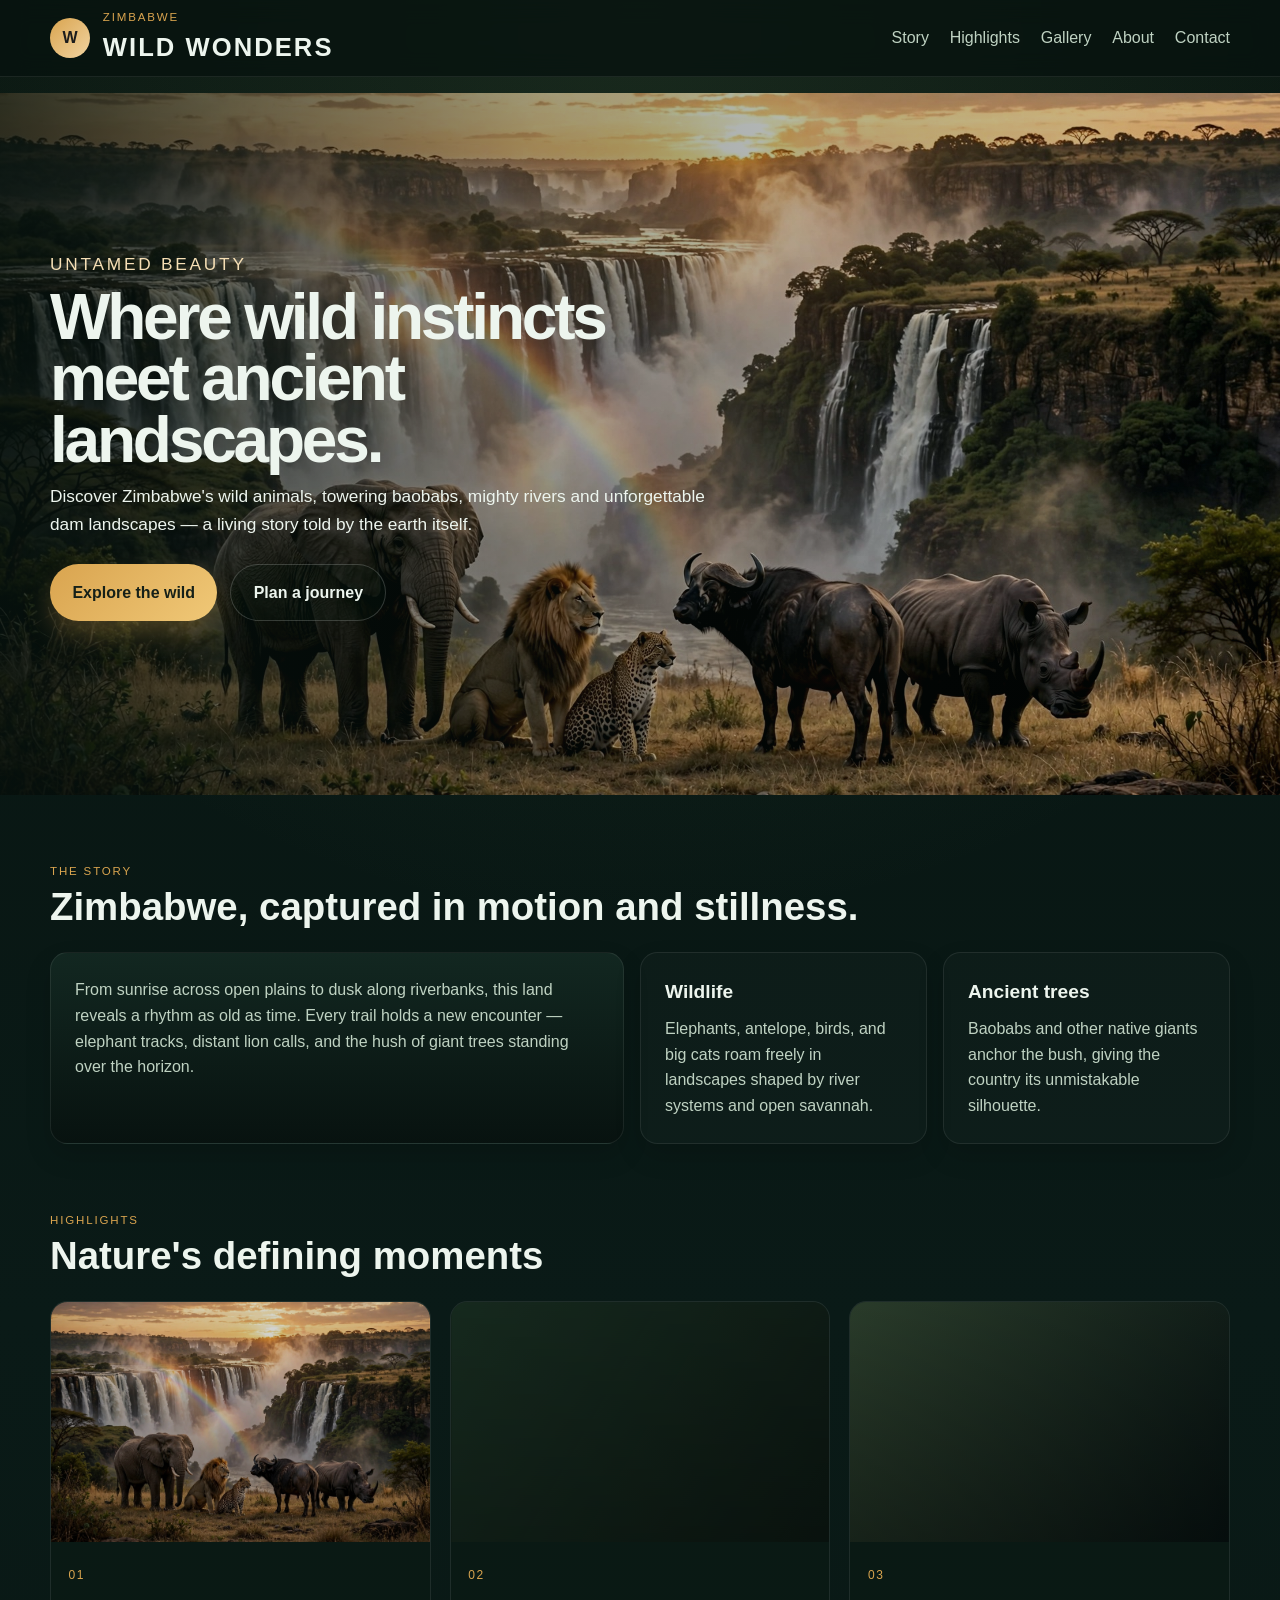
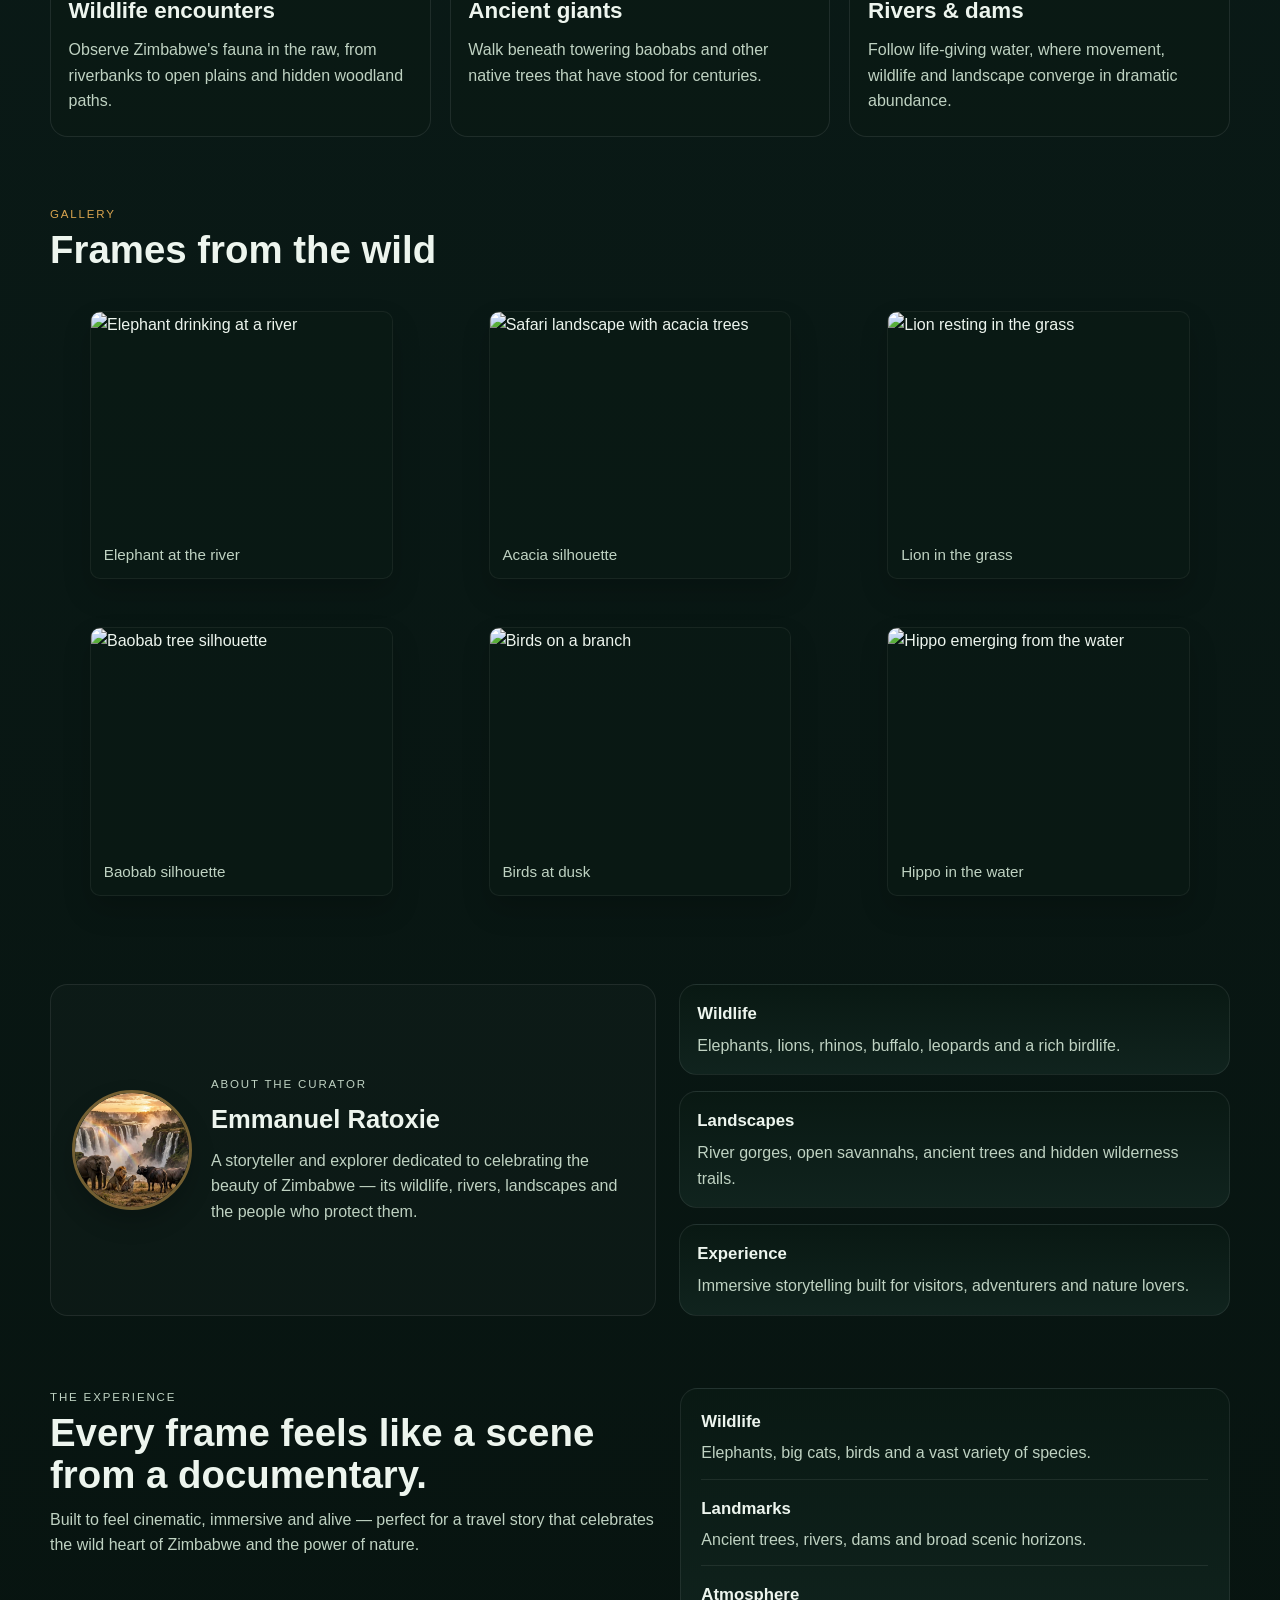
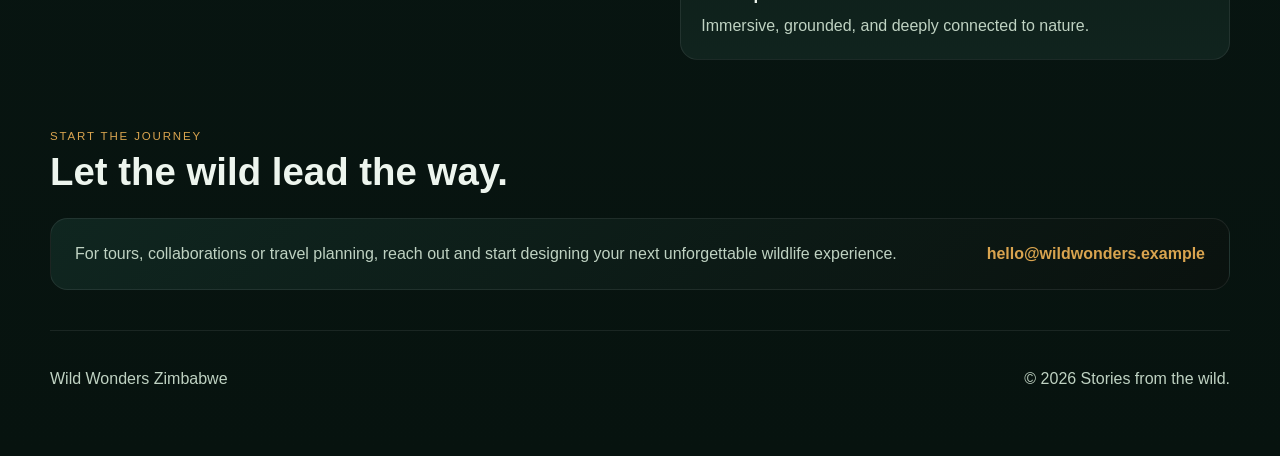
==== commit be7de61a: "Generate avatar from repo hero image (client-side crop), wire avatar into About, and update styles t" ====
--- a/index.html
+++ b/index.html
@@ -233,7 +233,8 @@
       <section id="about" class="about-section">
         <div class="container about-inner">
           <div class="about-profile">
-            <div class="profile-image" aria-label="Portrait of the founder"></div>
+            <!-- Profile avatar will be generated from the repo hero image on the client using canvas. -->
+            <img id="profile-avatar" src="/IMG-20261017-WA3449.jpg" alt="Portrait of Emmanuel Ratoxie" width="120" height="120" />
             <div class="profile-copy">
               <p class="eyebrow">About the curator</p>
               <h3>Emmanuel Ratoxie</h3>
@@ -415,6 +416,63 @@
           if (event.target === lightbox) closeLightbox();
         });
       })();
+
+      // Avatar generation: create circular cropped avatars client-side from the repo hero image
+      (function(){
+        const avatar = document.getElementById('profile-avatar');
+        const src = '/IMG-20261017-WA3449.jpg';
+
+        function createCroppedDataURL(img, size, mime='image/webp'){
+          const canvas = document.createElement('canvas');
+          canvas.width = size;
+          canvas.height = size;
+          const ctx = canvas.getContext('2d');
+
+          // compute centered square crop from the source image
+          const sw = img.naturalWidth;
+          const sh = img.naturalHeight;
+          const s = Math.min(sw, sh);
+          const sx = Math.floor((sw - s) / 2);
+          const sy = Math.floor((sh - s) / 2);
+
+          // draw circular mask
+          ctx.save();
+          ctx.beginPath();
+          ctx.arc(size/2, size/2, size/2, 0, Math.PI*2);
+          ctx.closePath();
+          ctx.clip();
+
+          ctx.drawImage(img, sx, sy, s, s, 0, 0, size, size);
+          ctx.restore();
+
+          try{
+            return canvas.toDataURL(mime, 0.9);
+          }catch(e){
+            // fallback to jpeg
+            return canvas.toDataURL('image/jpeg', 0.9);
+          }
+        }
+
+        const img = new Image();
+        img.crossOrigin = 'anonymous';
+        img.onload = function(){
+          // generate large and small avatars
+          const data400 = createCroppedDataURL(img, 400);
+          const data200 = createCroppedDataURL(img, 200);
+
+          // use srcset so browsers can pick appropriate size
+          avatar.src = data400;
+          avatar.srcset = data200 + ' 200w, ' + data400 + ' 400w';
+          avatar.sizes = '(max-width:700px) 200px, 120px';
+          avatar.width = 120;
+          avatar.height = 120;
+        };
+        img.onerror = function(){
+          // keep the repo image as fallback
+          avatar.src = src;
+        };
+        img.src = src;
+      })();
     </script>
   </body>
 </html>
--- a/styles.css
+++ b/styles.css
@@ -1,4 +1,4 @@
-/* Final production polish for Wild Wonders Zimbabwe */
+/* Final production polish for Wild Wonders Zimbabwe - updated with avatar img styles */
 :root {
   --bg: #07130f;
   --bg-2: #0d2019;
@@ -124,491 +124,108 @@
   border-radius: 999px;
 }
 
-.hero {
-  position: relative;
-  padding-top: 1rem;
-  overflow: hidden;
-}
-
-.hero-image-wrap {
-  height: min(78vh, 760px);
-  position: relative;
-}
-
-.hero-image-wrap::after {
-  content: "";
-  position: absolute;
-  inset: 0;
-  background: linear-gradient(90deg, rgba(7, 19, 15, 0.82) 0%, rgba(7, 19, 15, 0.38) 42%, rgba(7, 19, 15, 0.16) 100%);
-}
-
-.hero-image-wrap img {
-  width: 100%;
-  height: 100%;
-  object-fit: cover;
-  filter: saturate(0.9) contrast(1.08);
-}
-
-.hero-content-wrap {
-  position: absolute;
-  inset: 0;
-  display: flex;
-  align-items: center;
-}
-
-.hero-content {
-  max-width: 680px;
-  padding: 2rem 0;
-}
-
-.hero-content h2 {
-  margin: 0.5rem 0 0.75rem;
-  font-size: clamp(2.4rem, 5vw, 5rem);
-  line-height: 0.96;
-  letter-spacing: -0.05em;
-  font-weight: 800;
-}
-
-.hero-content p {
-  margin: 0;
-  max-width: 42rem;
-  color: #edf5ee;
-  font-size: 1.08rem;
-}
-
-.hero-actions {
-  margin-top: 1.6rem;
-  display: flex;
-  flex-wrap: wrap;
-  gap: 0.8rem;
-}
-
-.cta {
-  display: inline-flex;
-  align-items: center;
-  justify-content: center;
-  padding: 0.9rem 1.4rem;
-  border-radius: 999px;
-  text-decoration: none;
-  font-weight: 700;
-  transition: transform 0.2s ease, box-shadow 0.2s ease;
-}
-
-.cta:hover,
-.cta:focus-visible {
-  transform: translateY(-1px);
-}
-
-.cta.primary {
-  background: linear-gradient(135deg, var(--gold), #f0c877);
-  color: #152018;
-  box-shadow: 0 14px 28px rgba(217, 164, 79, 0.3);
-}
-
-.cta.secondary {
-  border: 1px solid rgba(255,255,255,0.18);
-  background: rgba(10,30,21,0.18);
-  color: var(--text);
-}
-
-.section-heading {
-  margin-bottom: 1.5rem;
-}
-
-.section-heading h3 {
-  margin: 0.35rem 0 0;
-  font-size: clamp(2rem, 3vw, 3rem);
-  line-height: 1.1;
-}
-
-.story-section,
-.highlights-section,
-.gallery-section,
-.contact-section {
-  padding-top: 4.2rem;
-}
-
-.story-grid {
-  display: grid;
-  grid-template-columns: 2fr 1fr 1fr;
-  gap: 1rem;
-}
-
-.story-card {
-  background: rgba(255,255,255,0.02);
-  border: 1px solid rgba(255,255,255,0.08);
-  border-radius: var(--radius);
-  padding: 1.5rem;
-  box-shadow: 0 12px 26px rgba(0,0,0,0.15);
-}
-
-.story-card.large {
-  background: linear-gradient(180deg, rgba(20,41,34,0.9), rgba(8,18,15,0.9));
-}
-
-.story-card h4 {
-  margin-top: 0;
-  margin-bottom: 0.5rem;
-  font-size: 1.2rem;
-}
-
-.story-card p {
-  margin: 0;
-  color: var(--muted);
-}
-
-.highlight-grid {
-  display: grid;
-  grid-template-columns: repeat(3, minmax(0, 1fr));
-  gap: 1.2rem;
-}
-
-.highlight-card {
-  background: rgba(11,25,21,0.8);
-  border: 1px solid rgba(255,255,255,0.09);
-  border-radius: var(--radius);
-  overflow: hidden;
-}
-
-.highlight-image {
-  height: 240px;
-  background-size: cover;
-  background-position: center;
-}
-
-.image-one {
-  background-image: linear-gradient(rgba(0,0,0,0.15), rgba(0,0,0,0.35)), url('/IMG-20261017-WA3449.jpg');
-}
-
-.image-two {
-  background-image: linear-gradient(rgba(0,0,0,0.2), rgba(0,0,0,0.35)), linear-gradient(120deg, rgba(45,77,54,0.5), rgba(20,30,22,0.4)), url('https://images.unsplash.com/photo-1516426122078-c23e76319801?auto=format&fit=crop&w=1000&q=80');
-}
-
-.image-three {
-  background-image: linear-gradient(rgba(0,0,0,0.15), rgba(0,0,0,0.4)), linear-gradient(120deg, rgba(122,153,104,0.35), rgba(8,18,21,0.5)), url('https://images.unsplash.com/photo-1500530855697-b586d89ba3ee?auto=format&fit=crop&w=1000&q=80');
-}
-
-.highlight-copy {
-  padding: 1.2rem 1.1rem 1.4rem;
-}
-
-.highlight-copy span {
-  display: inline-block;
-  color: var(--gold);
-  font-size: 0.75rem;
-  letter-spacing: 0.12em;
-  margin-bottom: 0.5rem;
-}
-
-.highlight-copy h4 {
-  margin: 0 0 0.5rem;
-  font-size: 1.4rem;
-}
-
-.highlight-copy p {
-  margin: 0;
-  color: var(--muted);
-}
-
-.gallery-grid {
-  display: grid;
-  grid-template-columns: repeat(3, minmax(0, 1fr));
-  gap: 1rem;
-}
-
-.gallery-item {
-  background: rgba(11,26,21,0.7);
-  border-radius: 10px;
-  overflow: hidden;
-  border: 1px solid rgba(255,255,255,0.06);
-  box-shadow: 0 14px 28px rgba(0,0,0,0.18);
-}
-
-.gallery-item img {
-  display: block;
-  width: 100%;
-  height: 220px;
-  object-fit: cover;
-  cursor: zoom-in;
-  transition: transform 0.25s ease;
-}
-
-.gallery-item img:hover,
-.gallery-item img:focus-visible {
-  transform: scale(1.02);
-}
-
-.gallery-item img:focus-visible {
-  outline: 3px solid rgba(217,164,79,0.25);
-}
-
-.gallery-item figcaption {
-  padding: 0.7rem 0.8rem;
-  color: var(--muted);
-  font-size: 0.95rem;
-}
-
-.about-section {
-  padding-top: 4.5rem;
-}
-
-.about-inner {
-  display: grid;
-  grid-template-columns: 1.1fr 1fr;
-  gap: 1.4rem;
-}
-
-.about-profile {
-  display: flex;
-  align-items: center;
-  gap: 1.2rem;
-  background: rgba(255,255,255,0.02);
-  border: 1px solid rgba(255,255,255,0.08);
-  border-radius: var(--radius);
-  padding: 1.3rem;
-}
-
-.profile-image {
-  width: 120px;
-  height: 120px;
-  border-radius: 50%;
-  background:
-    linear-gradient(rgba(0,0,0,0.16), rgba(0,0,0,0.16)),
-    url('https://images.unsplash.com/photo-1500648767791-00dcc994a43e?auto=format&fit=crop&w=800&q=80') center/cover no-repeat;
-  border: 3px solid rgba(217,164,79,0.5);
-  box-shadow: 0 12px 24px rgba(0,0,0,0.2);
-}
-
-.profile-copy h3 {
-  margin: 0.3rem 0 0.5rem;
-  font-size: clamp(1.6rem, 2vw, 2.2rem);
-}
-
-.profile-copy p {
-  margin: 0;
-  color: var(--muted);
-}
-
-.about-stats {
-  display: grid;
-  gap: 1rem;
-}
-
-.about-stats div {
-  background: linear-gradient(180deg, rgba(10,25,20,0.9), rgba(18,37,32,0.9));
-  border: 1px solid rgba(255,255,255,0.08);
-  border-radius: var(--radius);
-  padding: 1rem 1.1rem;
-}
-
-.about-stats strong {
-  display: block;
-  margin-bottom: 0.3rem;
-  font-size: 1.05rem;
-}
-
-.about-stats span {
-  color: var(--muted);
-}
-
-.experience-section {
-  padding-top: 4.5rem;
-}
-
-.experience-inner {
-  display: grid;
-  grid-template-columns: 1.1fr 1fr;
-  gap: 1.5rem;
-}
-
-.experience-copy h3 {
-  margin: 0.4rem 0 0.7rem;
-  font-size: clamp(2rem, 3vw, 3rem);
-  line-height: 1.08;
-}
-
-.experience-copy p {
-  margin: 0;
-  color: var(--muted);
-}
-
-.facts-panel {
-  background: linear-gradient(180deg, rgba(10,25,20,0.9), rgba(18,37,32,0.9));
-  border: 1px solid rgba(255,255,255,0.08);
-  border-radius: var(--radius);
-  padding: 1.3rem;
-  display: grid;
-  gap: 1rem;
-}
-
-.facts-panel div {
-  display: grid;
-  gap: 0.25rem;
-  padding-bottom: 0.8rem;
-  border-bottom: 1px solid rgba(255,255,255,0.08);
-}
-
-.facts-panel div:last-child {
-  border-bottom: none;
-  padding-bottom: 0;
-}
-
-.facts-panel strong {
-  font-size: 1.05rem;
-}
-
-.facts-panel span {
-  color: var(--muted);
-}
-
-.contact-box {
-  display: flex;
-  justify-content: space-between;
-  align-items: center;
-  gap: 1rem;
-  padding: 1.4rem 1.5rem;
-  background: linear-gradient(135deg, rgba(17,40,34,0.9), rgba(11,18,15,0.9));
-  border-radius: var(--radius);
-  border: 1px solid rgba(255,255,255,0.08);
-}
-
-.contact-box p {
-  margin: 0;
-  color: var(--muted);
-}
-
-.contact-box a {
-  text-decoration: none;
-  color: var(--gold);
-  font-weight: 700;
-}
-
-.site-footer {
-  padding: 2.5rem 0 3rem;
-}
-
-.footer-inner {
-  display: flex;
-  justify-content: space-between;
-  gap: 1rem;
-  color: var(--muted);
-  border-top: 1px solid rgba(255,255,255,0.08);
-  padding-top: 1.2rem;
-}
-
-.lightbox {
-  position: fixed;
-  inset: 0;
-  display: grid;
-  place-items: center;
-  background: rgba(2,6,5,0.85);
-  z-index: 2000;
-  opacity: 0;
-  pointer-events: none;
-  transition: opacity 0.25s ease;
-}
-
-.lightbox.open {
-  opacity: 1;
-  pointer-events: auto;
-}
-
-.lb-stage {
-  position: relative;
-  max-width: 92vw;
-  max-height: 82vh;
-  display: grid;
-  place-items: center;
-}
-
-.lb-stage img {
-  max-width: 100%;
-  max-height: 82vh;
-  box-shadow: 0 30px 60px rgba(0,0,0,0.6);
-  border-radius: 6px;
-}
-
-.lb-caption {
-  margin-top: 0.8rem;
-  color: var(--muted);
-  text-align: center;
-}
-
-.lb-spinner {
-  width: 48px;
-  height: 48px;
-  border-radius: 50%;
-  border: 4px solid rgba(255,255,255,0.08);
-  border-top-color: var(--gold);
-  position: absolute;
-  display: none;
-}
-
-.lb-close,
-.lb-prev,
-.lb-next {
-  position: absolute;
-  background: rgba(0,0,0,0.45);
-  color: var(--text);
-  border: none;
-  padding: 0.7rem 0.9rem;
-  border-radius: 999px;
-  font-size: 1.25rem;
-  cursor: pointer;
-}
-
+.hero { position: relative; padding-top: 1rem; overflow: hidden; }
+.hero-image-wrap { height: min(78vh, 760px); position: relative; }
+.hero-image-wrap::after { content: ""; position: absolute; inset: 0; background: linear-gradient(90deg, rgba(7,19,15,0.82) 0%, rgba(7,19,15,0.38) 42%, rgba(7,19,15,0.16) 100%); }
+.hero-image-wrap img { width: 100%; height: 100%; object-fit: cover; filter: saturate(0.9) contrast(1.08); }
+.hero-content-wrap { position: absolute; inset: 0; display: flex; align-items: center; }
+.hero-content { max-width: 680px; padding: 2rem 0; }
+.hero-content h2 { margin: 0.5rem 0 0.75rem; font-size: clamp(2.4rem, 5vw, 5rem); line-height: 0.96; letter-spacing: -0.05em; font-weight: 800; }
+.hero-content p { margin: 0; max-width: 42rem; color: #edf5ee; font-size: 1.08rem; }
+.hero-actions { margin-top: 1.6rem; display: flex; flex-wrap: wrap; gap: 0.8rem; }
+
+.cta { display: inline-flex; align-items: center; justify-content: center; padding: 0.9rem 1.4rem; border-radius: 999px; text-decoration: none; font-weight: 700; transition: transform 0.2s ease, box-shadow 0.2s ease; }
+.cta:hover, .cta:focus-visible { transform: translateY(-1px); }
+.cta.primary { background: linear-gradient(135deg, var(--gold), #f0c877); color: #152018; box-shadow: 0 14px 28px rgba(217,164,79,0.3); }
+.cta.secondary { border: 1px solid rgba(255,255,255,0.18); background: rgba(10,30,21,0.18); color: var(--text); }
+
+.section-heading { margin-bottom: 1.5rem; }
+.section-heading h3 { margin: 0.35rem 0 0; font-size: clamp(2rem, 3vw, 3rem); line-height: 1.1; }
+
+.story-section, .highlights-section, .gallery-section, .contact-section { padding-top: 4.2rem; }
+
+.story-grid { display: grid; grid-template-columns: 2fr 1fr 1fr; gap: 1rem; }
+.story-card { background: rgba(255,255,255,0.02); border: 1px solid rgba(255,255,255,0.08); border-radius: var(--radius); padding: 1.5rem; box-shadow: 0 12px 26px rgba(0,0,0,0.15); }
+.story-card.large { background: linear-gradient(180deg, rgba(20,41,34,0.9), rgba(8,18,15,0.9)); }
+.story-card h4 { margin-top: 0; margin-bottom: 0.5rem; font-size: 1.2rem; }
+.story-card p { margin: 0; color: var(--muted); }
+
+.highlight-grid { display: grid; grid-template-columns: repeat(3, minmax(0, 1fr)); gap: 1.2rem; }
+.highlight-card { background: rgba(11,25,21,0.8); border: 1px solid rgba(255,255,255,0.09); border-radius: var(--radius); overflow: hidden; }
+.highlight-image { height: 240px; background-size: cover; background-position: center; }
+.image-one { background-image: linear-gradient(rgba(0,0,0,0.15), rgba(0,0,0,0.35)), url('/IMG-20261017-WA3449.jpg'); }
+.image-two { background-image: linear-gradient(rgba(0,0,0,0.2), rgba(0,0,0,0.35)), linear-gradient(120deg, rgba(45,77,54,0.5), rgba(20,30,22,0.4)), url('https://images.unsplash.com/photo-1516426122078-c23e76319801?auto=format&fit=crop&w=1000&q=80'); }
+.image-three { background-image: linear-gradient(rgba(0,0,0,0.15), rgba(0,0,0,0.4)), linear-gradient(120deg, rgba(122,153,104,0.35), rgba(8,18,21,0.5)), url('https://images.unsplash.com/photo-1500530855697-b586d89ba3ee?auto=format&fit=crop&w=1000&q=80'); }
+.highlight-copy { padding: 1.2rem 1.1rem 1.4rem; }
+.highlight-copy span { display: inline-block; color: var(--gold); font-size: 0.75rem; letter-spacing: 0.12em; margin-bottom: 0.5rem; }
+.highlight-copy h4 { margin: 0 0 0.5rem; font-size: 1.4rem; }
+.highlight-copy p { margin: 0; color: var(--muted); }
+
+.gallery-grid { display: grid; grid-template-columns: repeat(3, minmax(0, 1fr)); gap: 1rem; }
+.gallery-item { background: rgba(11,26,21,0.7); border-radius: 10px; overflow: hidden; border: 1px solid rgba(255,255,255,0.06); box-shadow: 0 14px 28px rgba(0,0,0,0.18); }
+.gallery-item img { display: block; width: 100%; height: 220px; object-fit: cover; cursor: zoom-in; transition: transform 0.25s ease; }
+.gallery-item img:hover, .gallery-item img:focus-visible { transform: scale(1.02); }
+.gallery-item img:focus-visible { outline: 3px solid rgba(217,164,79,0.25); }
+.gallery-item figcaption { padding: 0.7rem 0.8rem; color: var(--muted); font-size: 0.95rem; }
+
+.about-section { padding-top: 4.5rem; }
+.about-inner { display: grid; grid-template-columns: 1.1fr 1fr; gap: 1.4rem; }
+.about-profile { display: flex; align-items: center; gap: 1.2rem; background: rgba(255,255,255,0.02); border: 1px solid rgba(255,255,255,0.08); border-radius: var(--radius); padding: 1.3rem; }
+
+/* profile avatar now uses an <img> element and is generated on the client from the hero image */
+#profile-avatar { width: 120px; height: 120px; border-radius: 50%; object-fit: cover; border: 3px solid rgba(217,164,79,0.5); box-shadow: 0 12px 24px rgba(0,0,0,0.2); }
+
+.profile-copy h3 { margin: 0.3rem 0 0.5rem; font-size: clamp(1.6rem, 2vw, 2.2rem); }
+.profile-copy p { margin: 0; color: var(--muted); }
+
+.about-stats { display: grid; gap: 1rem; }
+.about-stats div { background: linear-gradient(180deg, rgba(10,25,20,0.9), rgba(18,37,32,0.9)); border: 1px solid rgba(255,255,255,0.08); border-radius: var(--radius); padding: 1rem 1.1rem; }
+.about-stats strong { display: block; margin-bottom: 0.3rem; font-size: 1.05rem; }
+.about-stats span { color: var(--muted); }
+
+.experience-section { padding-top: 4.5rem; }
+.experience-inner { display: grid; grid-template-columns: 1.1fr 1fr; gap: 1.5rem; }
+.experience-copy h3 { margin: 0.4rem 0 0.7rem; font-size: clamp(2rem, 3vw, 3rem); line-height: 1.08; }
+.experience-copy p { margin: 0; color: var(--muted); }
+
+.facts-panel { background: linear-gradient(180deg, rgba(10,25,20,0.9), rgba(18,37,32,0.9)); border: 1px solid rgba(255,255,255,0.08); border-radius: var(--radius); padding: 1.3rem; display: grid; gap: 1rem; }
+.facts-panel div { display: grid; gap: 0.25rem; padding-bottom: 0.8rem; border-bottom: 1px solid rgba(255,255,255,0.08); }
+.facts-panel div:last-child { border-bottom: none; padding-bottom: 0; }
+.facts-panel strong { font-size: 1.05rem; }
+.facts-panel span { color: var(--muted); }
+
+.contact-box { display: flex; justify-content: space-between; align-items: center; gap: 1rem; padding: 1.4rem 1.5rem; background: linear-gradient(135deg, rgba(17,40,34,0.9), rgba(11,18,15,0.9)); border-radius: var(--radius); border: 1px solid rgba(255,255,255,0.08); }
+.contact-box p { margin: 0; color: var(--muted); }
+.contact-box a { text-decoration: none; color: var(--gold); font-weight: 700; }
+
+.site-footer { padding: 2.5rem 0 3rem; }
+.footer-inner { display: flex; justify-content: space-between; gap: 1rem; color: var(--muted); border-top: 1px solid rgba(255,255,255,0.08); padding-top: 1.2rem; }
+
+.lightbox { position: fixed; inset: 0; display: grid; place-items: center; background: rgba(2,6,5,0.85); z-index: 2000; opacity: 0; pointer-events: none; transition: opacity 0.25s ease; }
+.lightbox.open { opacity: 1; pointer-events: auto; }
+.lb-stage { position: relative; max-width: 92vw; max-height: 82vh; display: grid; place-items: center; }
+.lb-stage img { max-width: 100%; max-height: 82vh; box-shadow: 0 30px 60px rgba(0,0,0,0.6); border-radius: 6px; }
+.lb-caption { margin-top: 0.8rem; color: var(--muted); text-align: center; }
+.lb-spinner { width: 48px; height: 48px; border-radius: 50%; border: 4px solid rgba(255,255,255,0.08); border-top-color: var(--gold); position: absolute; display: none; }
+.lb-close, .lb-prev, .lb-next { position: absolute; background: rgba(0,0,0,0.45); color: var(--text); border: none; padding: 0.7rem 0.9rem; border-radius: 999px; font-size: 1.25rem; cursor: pointer; }
 .lb-close { top: 2vh; right: 3vw; }
 .lb-prev { left: 2vw; top: 50%; transform: translateY(-50%); }
 .lb-next { right: 2vw; top: 50%; transform: translateY(-50%); }
 
 @media (max-width: 900px) {
-  .story-grid,
-  .highlight-grid,
-  .about-inner,
-  .experience-inner {
-    grid-template-columns: 1fr;
-  }
-
+  .story-grid, .highlight-grid, .about-inner, .experience-inner { grid-template-columns: 1fr; }
   .gallery-grid { grid-template-columns: repeat(2, minmax(0, 1fr)); }
-  .contact-box,
-  .footer-inner {
-    flex-direction: column;
-    align-items: flex-start;
-  }
+  .contact-box, .footer-inner { flex-direction: column; align-items: flex-start; }
 }
 
 @media (max-width: 700px) {
-  .nav-toggle {
-    display: inline-block;
-  }
-
-  .primary-nav {
-    position: absolute;
-    right: 1rem;
-    top: 5rem;
-    display: none;
-    background: rgba(8,18,15,0.95);
-    border: 1px solid rgba(255,255,255,0.08);
-    border-radius: 1rem;
-    padding: 0.8rem 1rem;
-    box-shadow: 0 14px 30px rgba(0,0,0,0.25);
-  }
-
+  .nav-toggle { display: inline-block; }
+  .primary-nav { position: absolute; right: 1rem; top: 5rem; display: none; background: rgba(8,18,15,0.95); border: 1px solid rgba(255,255,255,0.08); border-radius: 1rem; padding: 0.8rem 1rem; box-shadow: 0 14px 30px rgba(0,0,0,0.25); }
   .primary-nav.open { display: block; }
   .primary-nav ul { flex-direction: column; gap: 0.45rem; }
-
   .hero-content h2 { font-size: 2.6rem; }
   .hero-content p { font-size: 1rem; }
-
-  .story-section,
-  .highlights-section,
-  .gallery-section,
-  .about-section,
-  .experience-section,
-  .contact-section {
-    padding-top: 3rem;
-  }
-
+  .story-section, .highlights-section, .gallery-section, .about-section, .experience-section, .contact-section { padding-top: 3rem; }
   .gallery-grid { grid-template-columns: 1fr; }
   .about-profile { flex-direction: column; align-items: flex-start; }
 }
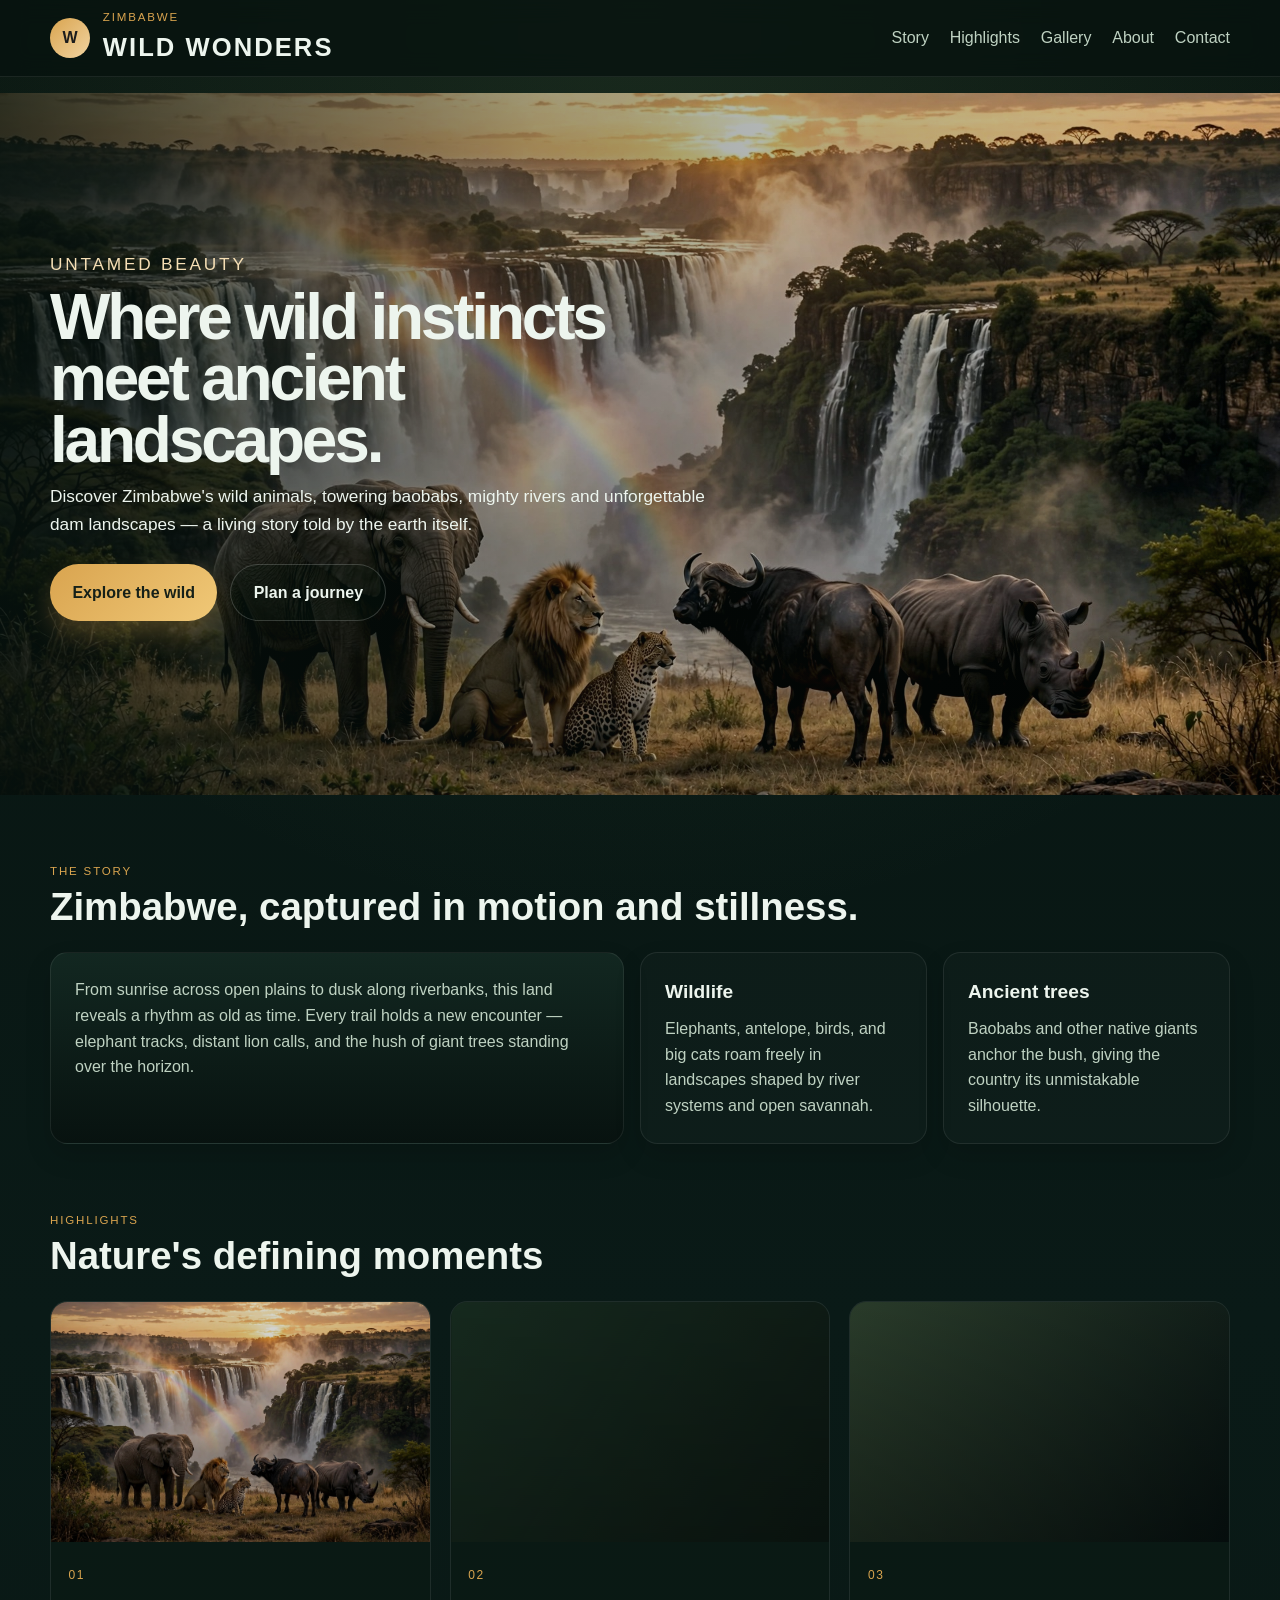
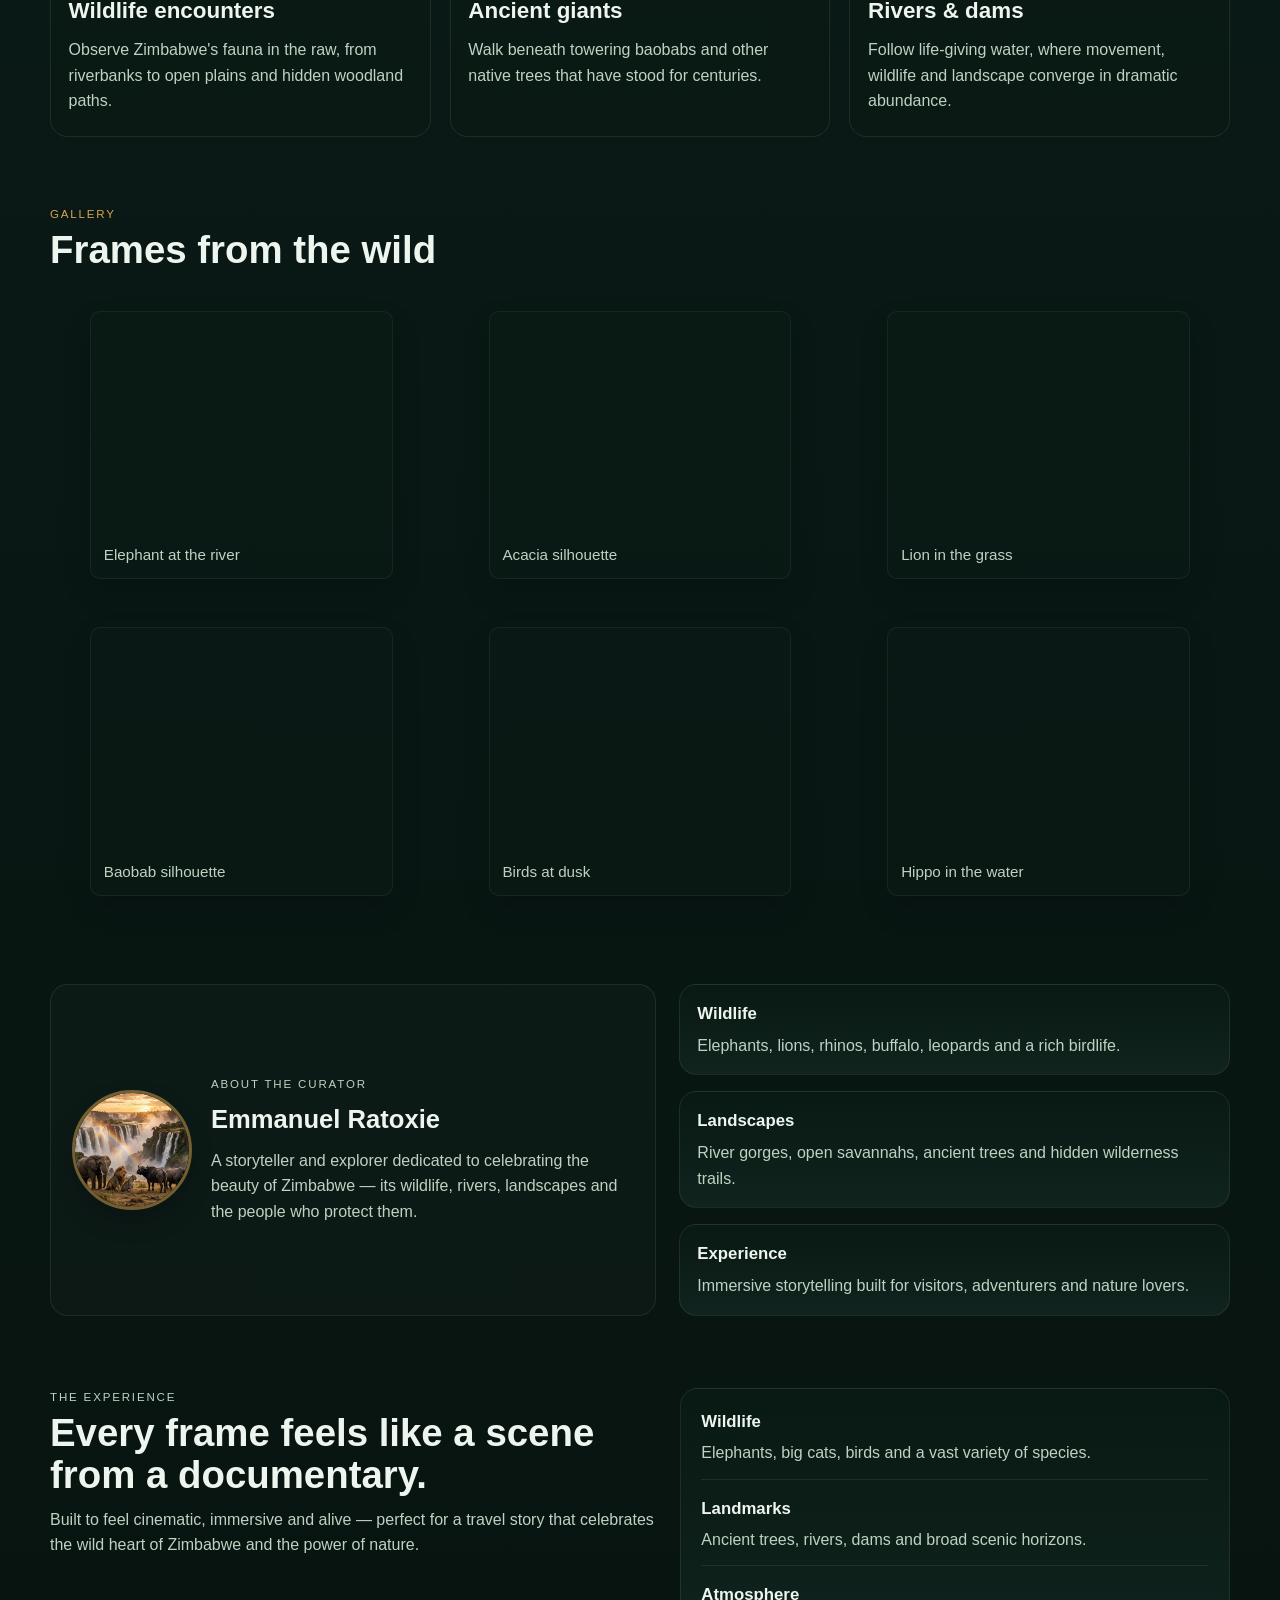
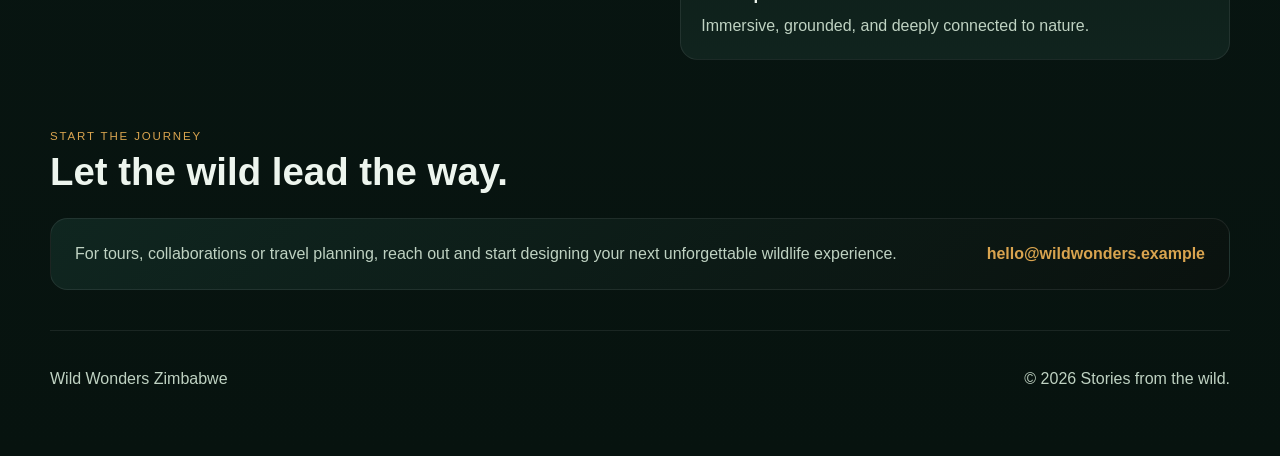
==== commit c4b4dc9a: "Add static avatar fallback (SVG) and update index to use /images/avatar.svg as profile image fallbac" ====
--- a/index.html
+++ b/index.html
@@ -233,8 +233,8 @@
       <section id="about" class="about-section">
         <div class="container about-inner">
           <div class="about-profile">
-            <!-- Profile avatar will be generated from the repo hero image on the client using canvas. -->
-            <img id="profile-avatar" src="/IMG-20261017-WA3449.jpg" alt="Portrait of Emmanuel Ratoxie" width="120" height="120" />
+            <!-- Profile avatar fallback now points to a static SVG in the repo for crawlers/email clients -->
+            <img id="profile-avatar" src="/images/avatar.svg" alt="Portrait of Emmanuel Ratoxie" width="120" height="120" />
             <div class="profile-copy">
               <p class="eyebrow">About the curator</p>
               <h3>Emmanuel Ratoxie</h3>
@@ -468,8 +468,8 @@
           avatar.height = 120;
         };
         img.onerror = function(){
-          // keep the repo image as fallback
-          avatar.src = src;
+          // keep the repo svg fallback as final fallback
+          avatar.src = '/images/avatar.svg';
         };
         img.src = src;
       })();
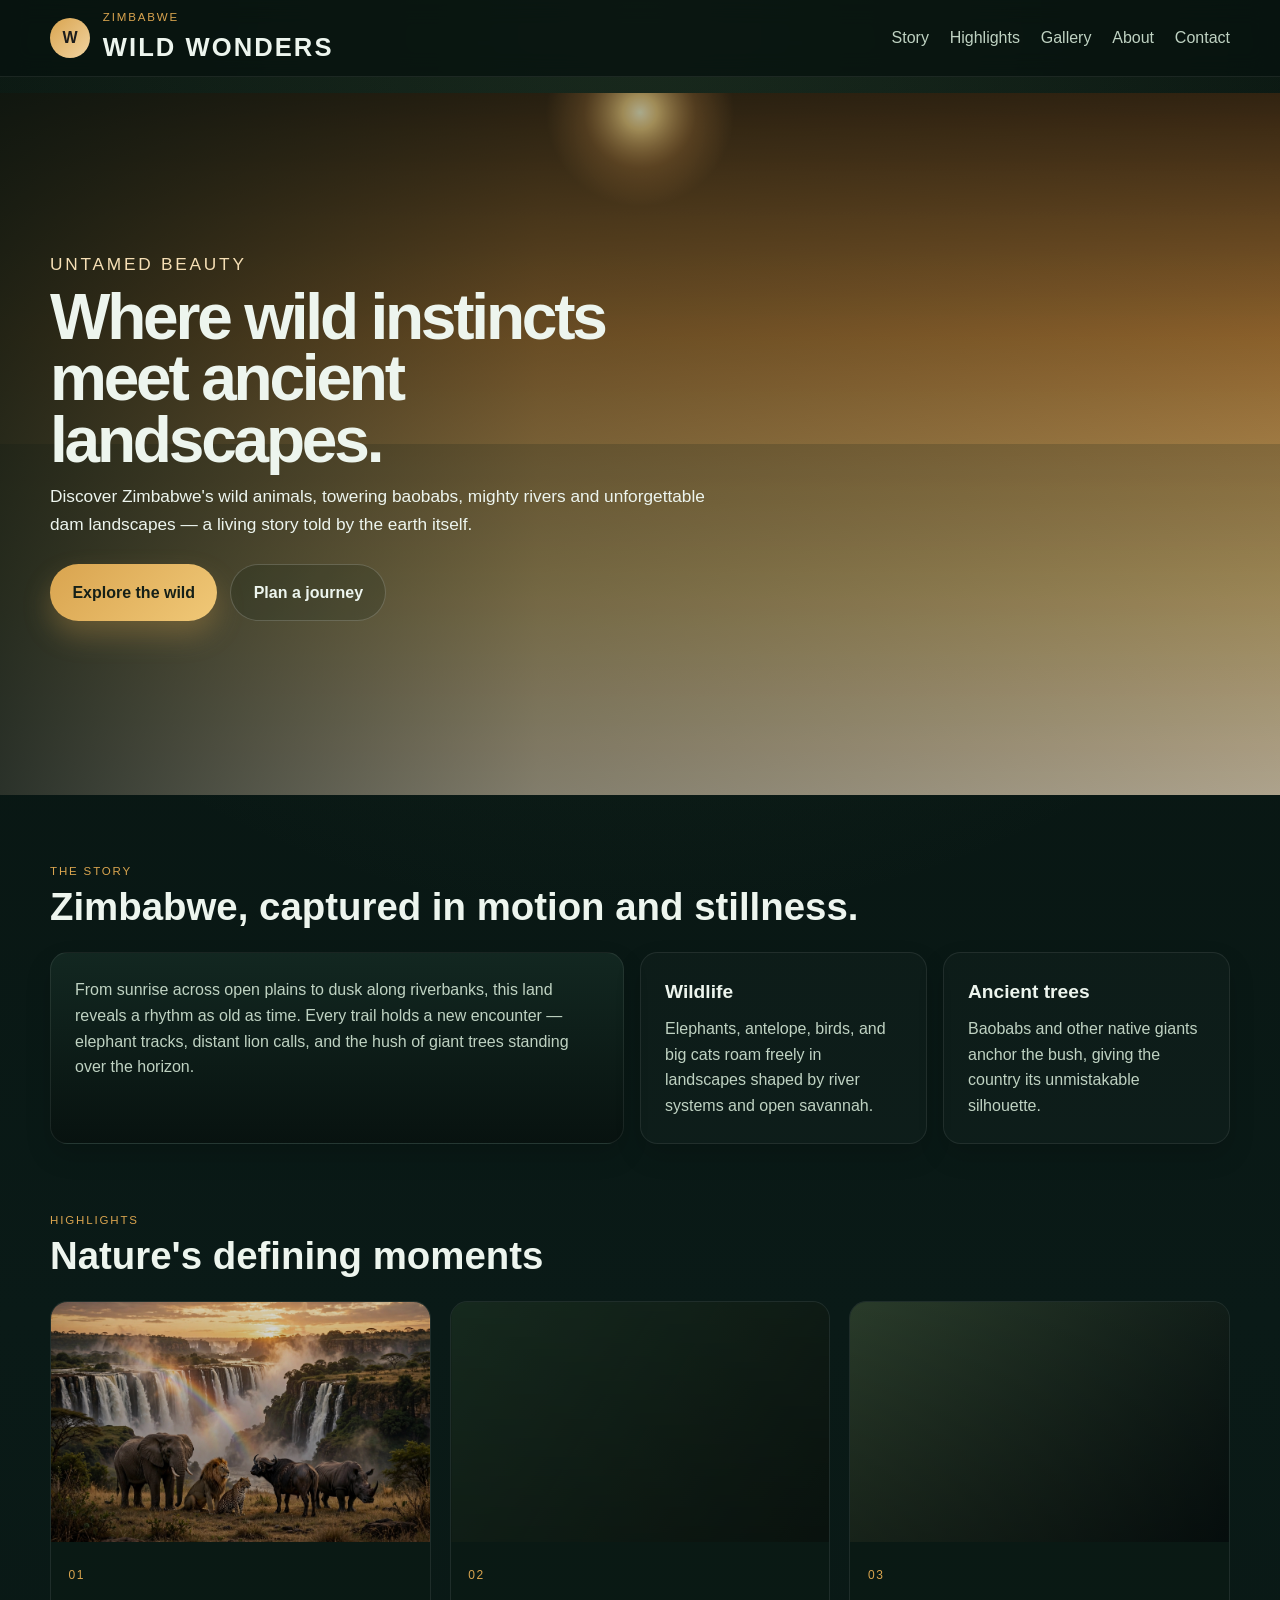
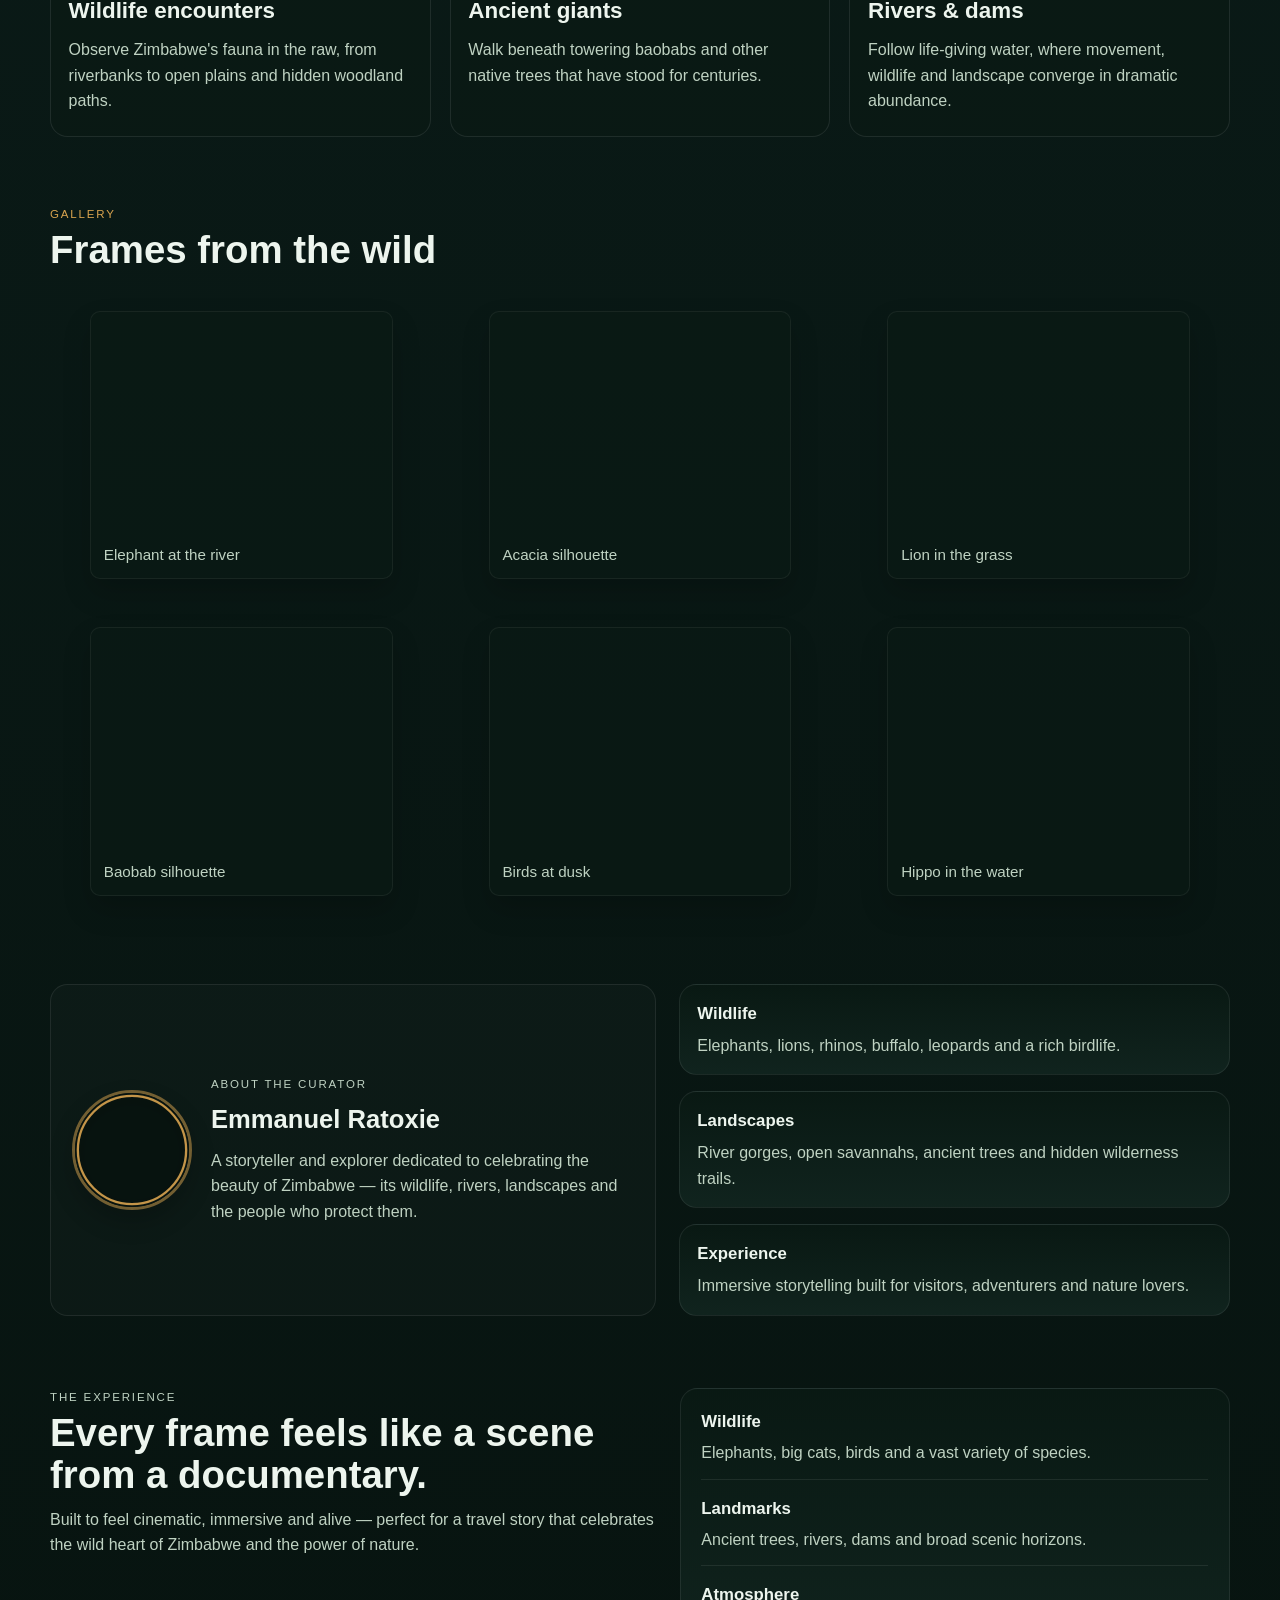
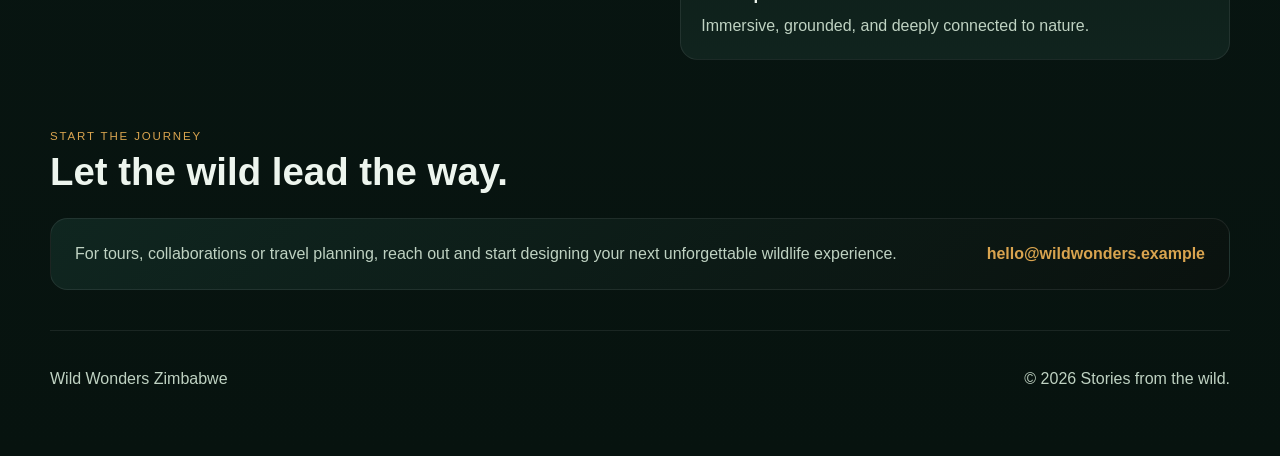
==== commit 4497d386: "Use static SVG assets for hero and social preview, and direct profile image to static avatar asset f" ====
--- a/index.html
+++ b/index.html
@@ -19,7 +19,7 @@
     />
     <meta property="og:type" content="website" />
     <meta property="og:url" content="https://emmanuelratoxie.github.io/wildwonders-zimbabwe/" />
-    <meta property="og:image" content="https://emmanuelratoxie.github.io/wildwonders-zimbabwe/IMG-20261017-WA3449.jpg" />
+    <meta property="og:image" content="https://emmanuelratoxie.github.io/wildwonders-zimbabwe/images/og.svg" />
     <meta name="twitter:card" content="summary_large_image" />
     <meta name="twitter:title" content="Wild Wonders Zimbabwe" />
     <meta
@@ -76,7 +76,7 @@
     <main id="main">
       <section class="hero" aria-label="Wild Wonders hero section">
         <div class="hero-image-wrap">
-          <img src="/IMG-20261017-WA3449.jpg" alt="Zimbabwe wilderness at sunset with waterfall and wildlife" />
+          <img src="/images/hero.svg" alt="Zimbabwe wilderness at sunset with waterfall and wildlife" />
         </div>
         <div class="container hero-content-wrap">
           <div class="hero-content">
@@ -233,7 +233,6 @@
       <section id="about" class="about-section">
         <div class="container about-inner">
           <div class="about-profile">
-            <!-- Profile avatar fallback now points to a static SVG in the repo for crawlers/email clients -->
             <img id="profile-avatar" src="/images/avatar.svg" alt="Portrait of Emmanuel Ratoxie" width="120" height="120" />
             <div class="profile-copy">
               <p class="eyebrow">About the curator</p>
@@ -416,63 +415,6 @@
           if (event.target === lightbox) closeLightbox();
         });
       })();
-
-      // Avatar generation: create circular cropped avatars client-side from the repo hero image
-      (function(){
-        const avatar = document.getElementById('profile-avatar');
-        const src = '/IMG-20261017-WA3449.jpg';
-
-        function createCroppedDataURL(img, size, mime='image/webp'){
-          const canvas = document.createElement('canvas');
-          canvas.width = size;
-          canvas.height = size;
-          const ctx = canvas.getContext('2d');
-
-          // compute centered square crop from the source image
-          const sw = img.naturalWidth;
-          const sh = img.naturalHeight;
-          const s = Math.min(sw, sh);
-          const sx = Math.floor((sw - s) / 2);
-          const sy = Math.floor((sh - s) / 2);
-
-          // draw circular mask
-          ctx.save();
-          ctx.beginPath();
-          ctx.arc(size/2, size/2, size/2, 0, Math.PI*2);
-          ctx.closePath();
-          ctx.clip();
-
-          ctx.drawImage(img, sx, sy, s, s, 0, 0, size, size);
-          ctx.restore();
-
-          try{
-            return canvas.toDataURL(mime, 0.9);
-          }catch(e){
-            // fallback to jpeg
-            return canvas.toDataURL('image/jpeg', 0.9);
-          }
-        }
-
-        const img = new Image();
-        img.crossOrigin = 'anonymous';
-        img.onload = function(){
-          // generate large and small avatars
-          const data400 = createCroppedDataURL(img, 400);
-          const data200 = createCroppedDataURL(img, 200);
-
-          // use srcset so browsers can pick appropriate size
-          avatar.src = data400;
-          avatar.srcset = data200 + ' 200w, ' + data400 + ' 400w';
-          avatar.sizes = '(max-width:700px) 200px, 120px';
-          avatar.width = 120;
-          avatar.height = 120;
-        };
-        img.onerror = function(){
-          // keep the repo svg fallback as final fallback
-          avatar.src = '/images/avatar.svg';
-        };
-        img.src = src;
-      })();
     </script>
   </body>
 </html>
